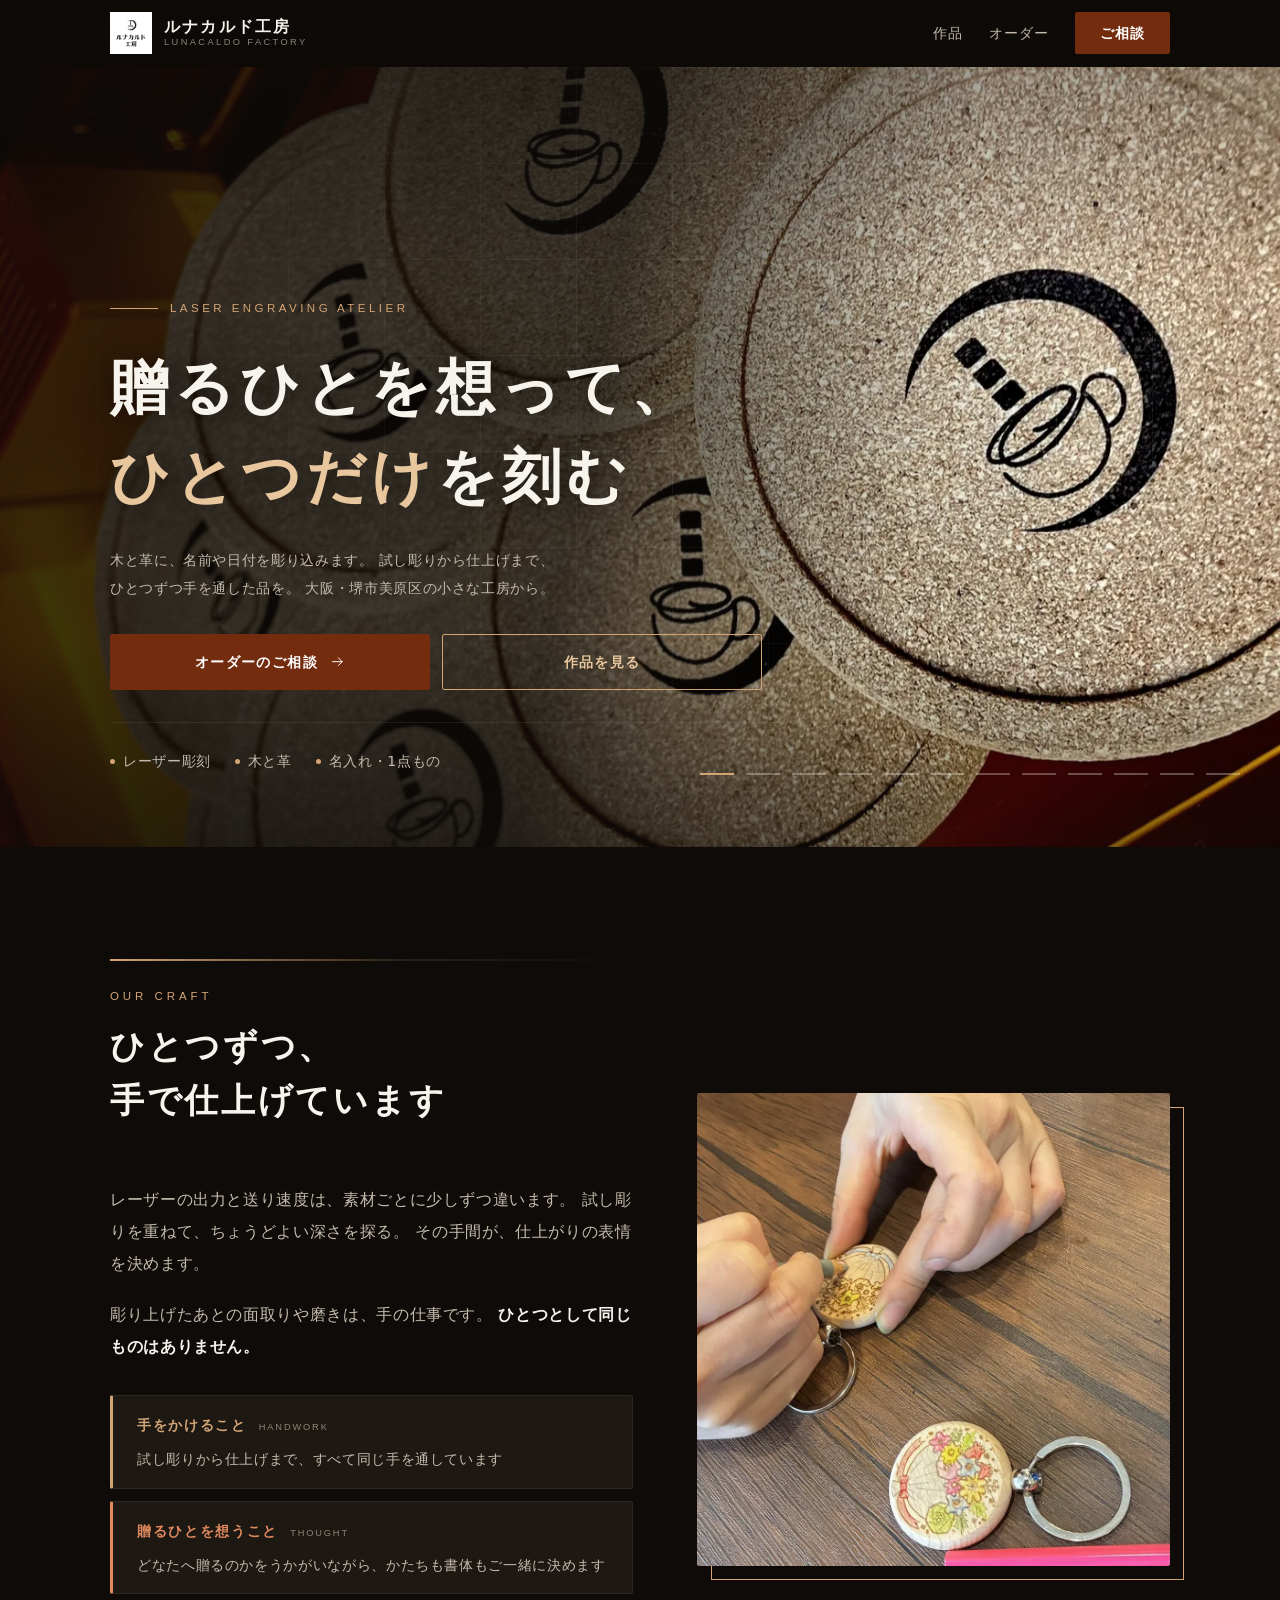
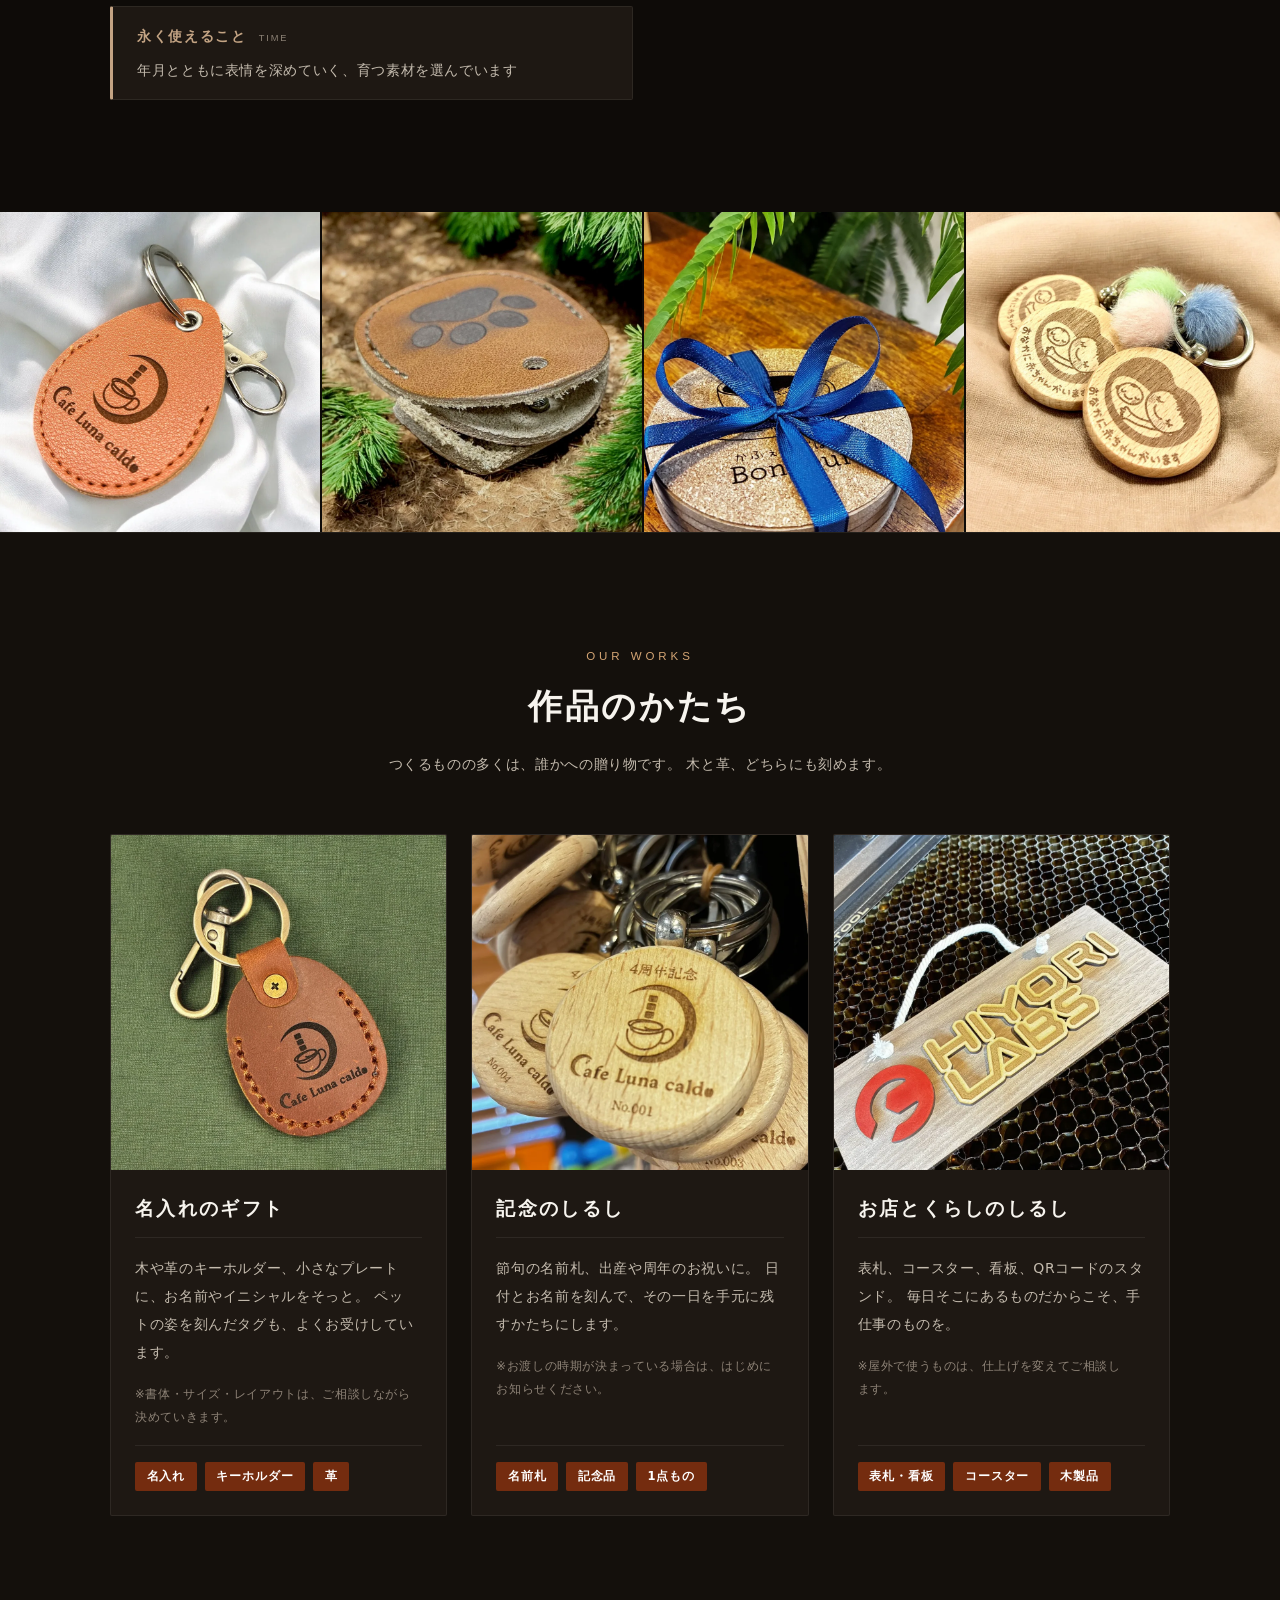
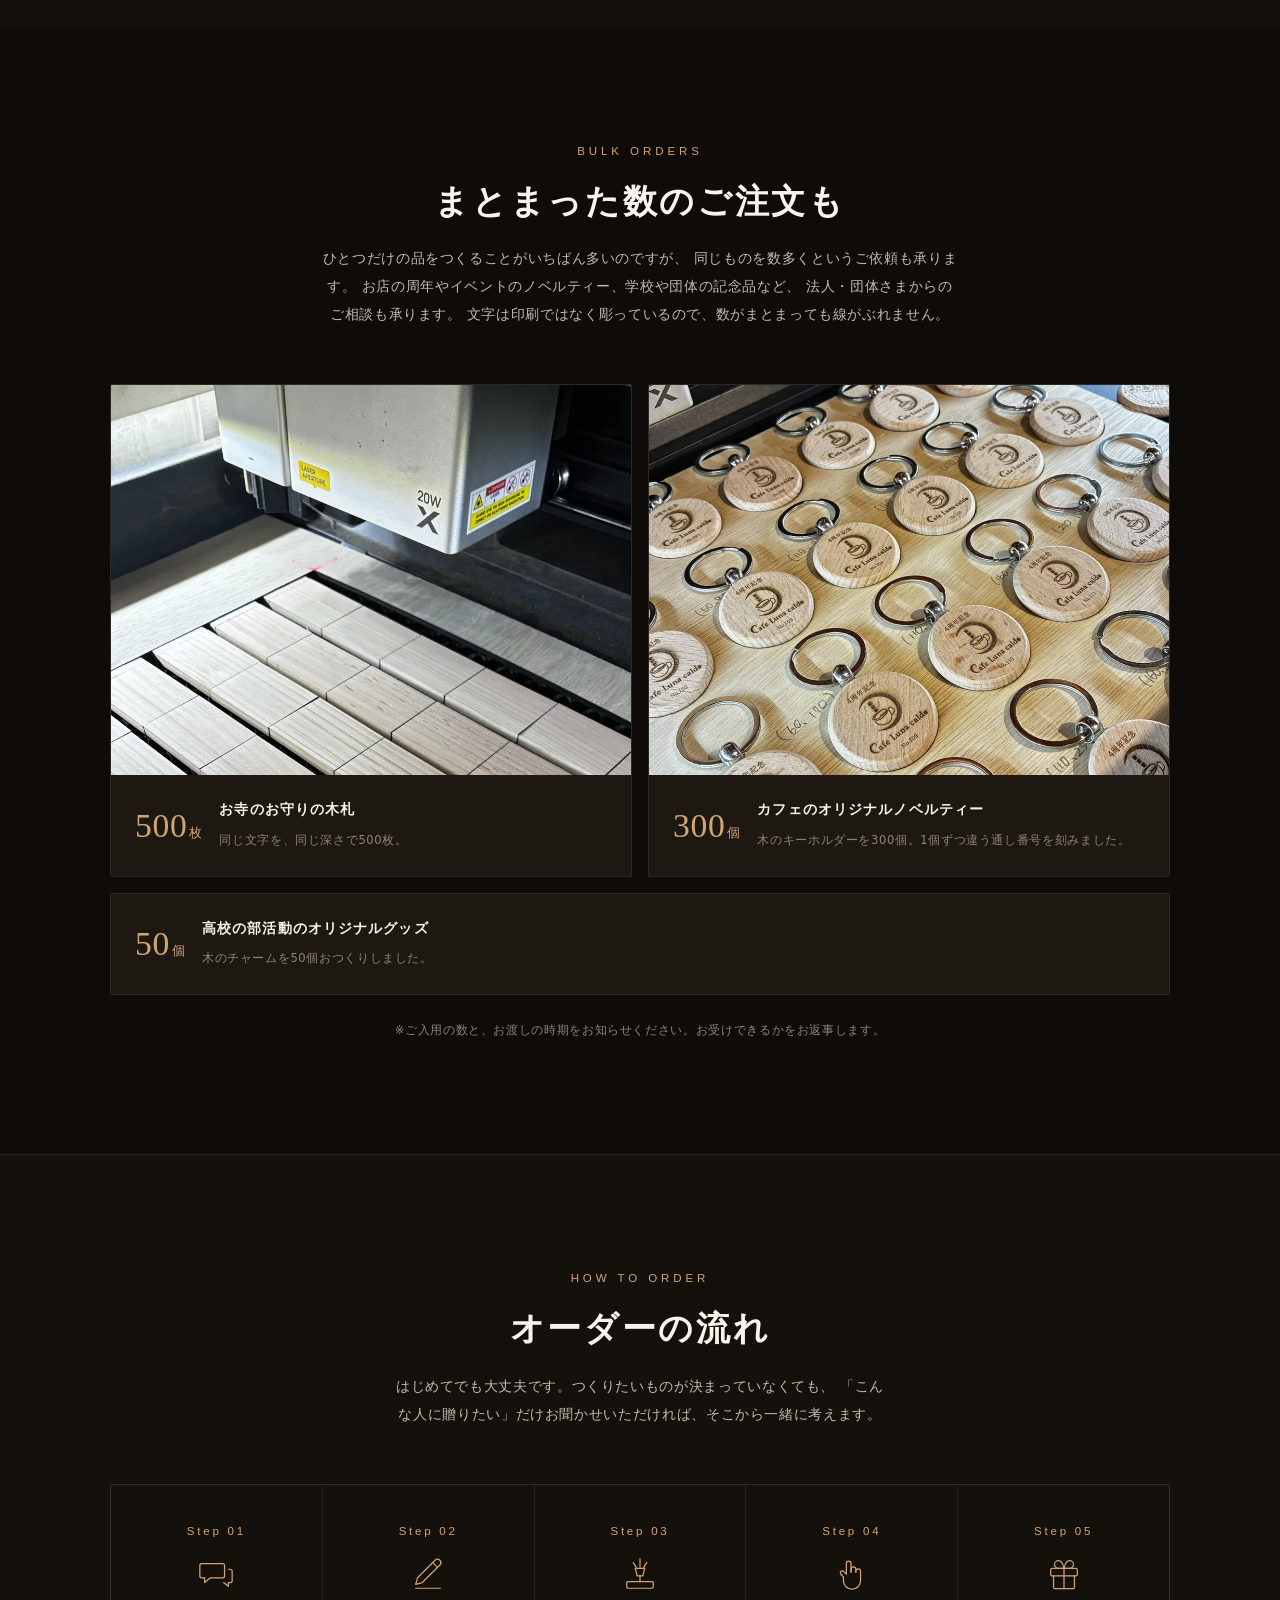
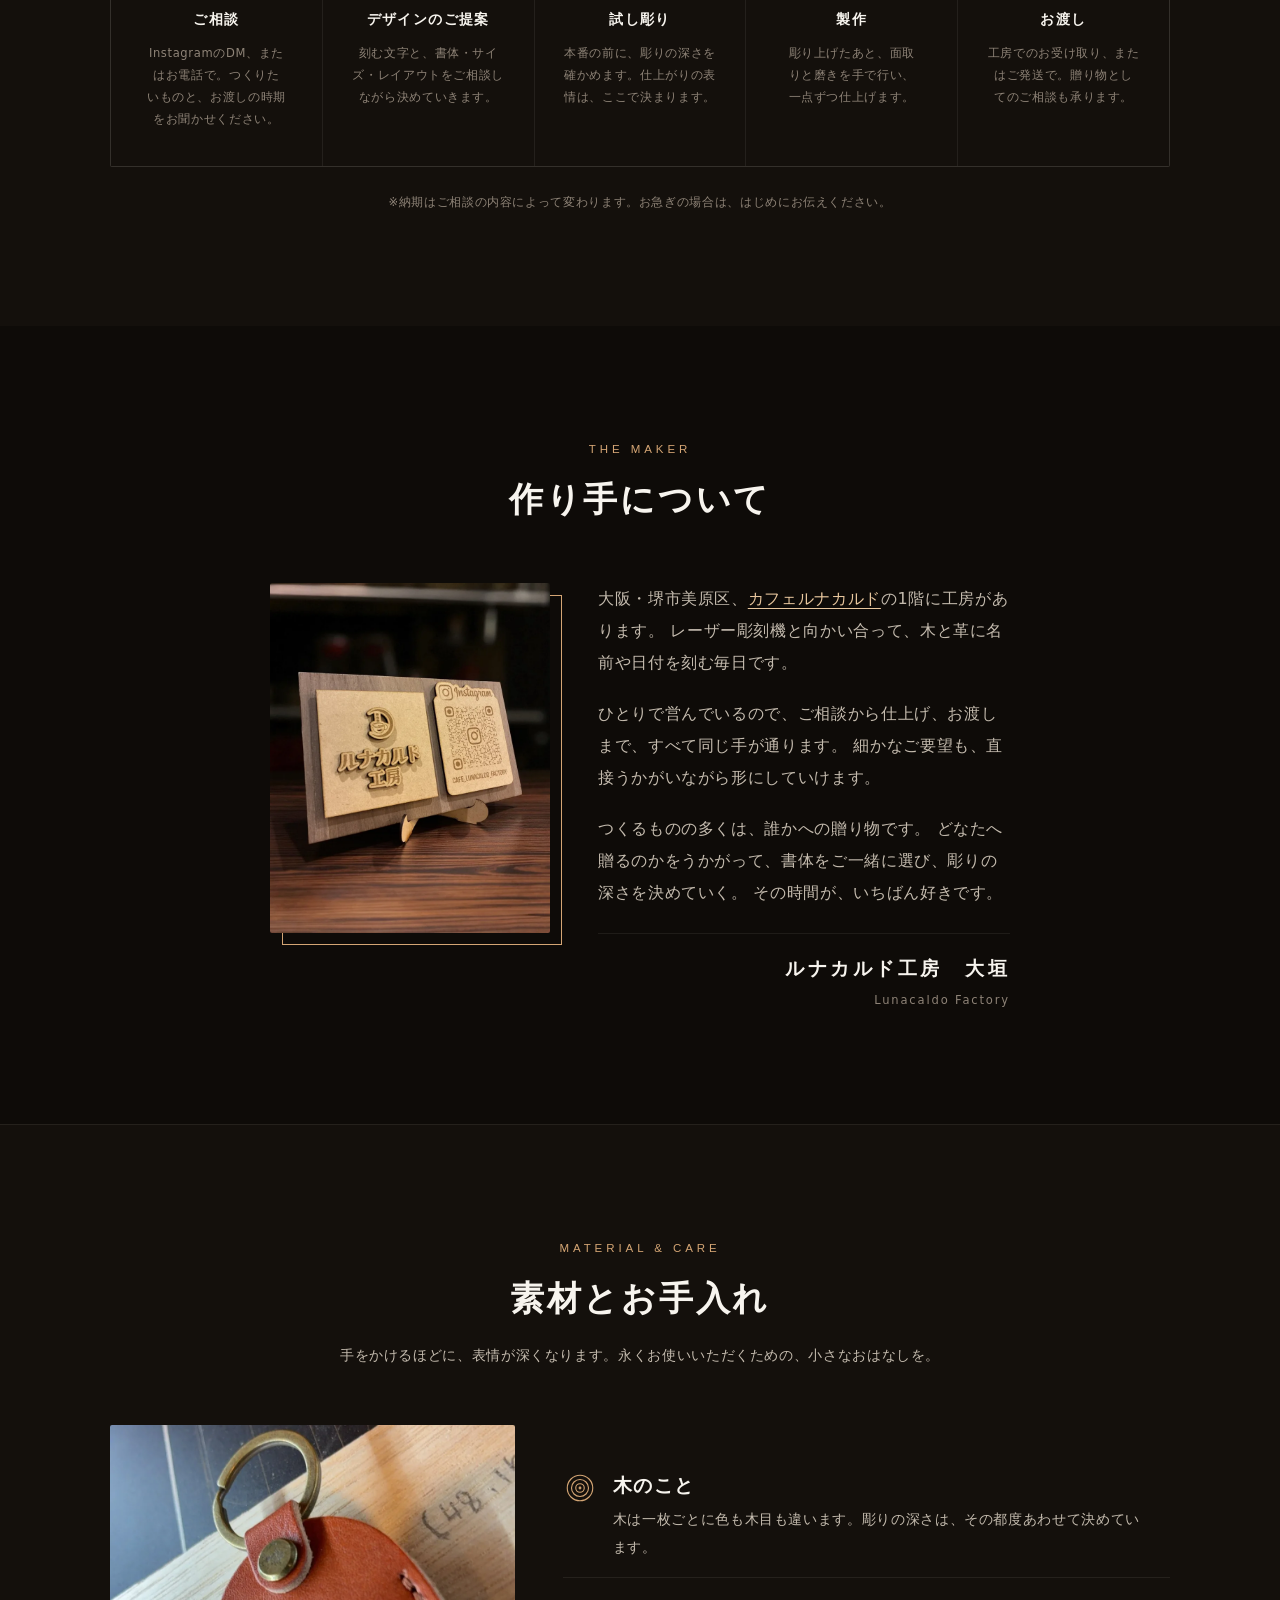
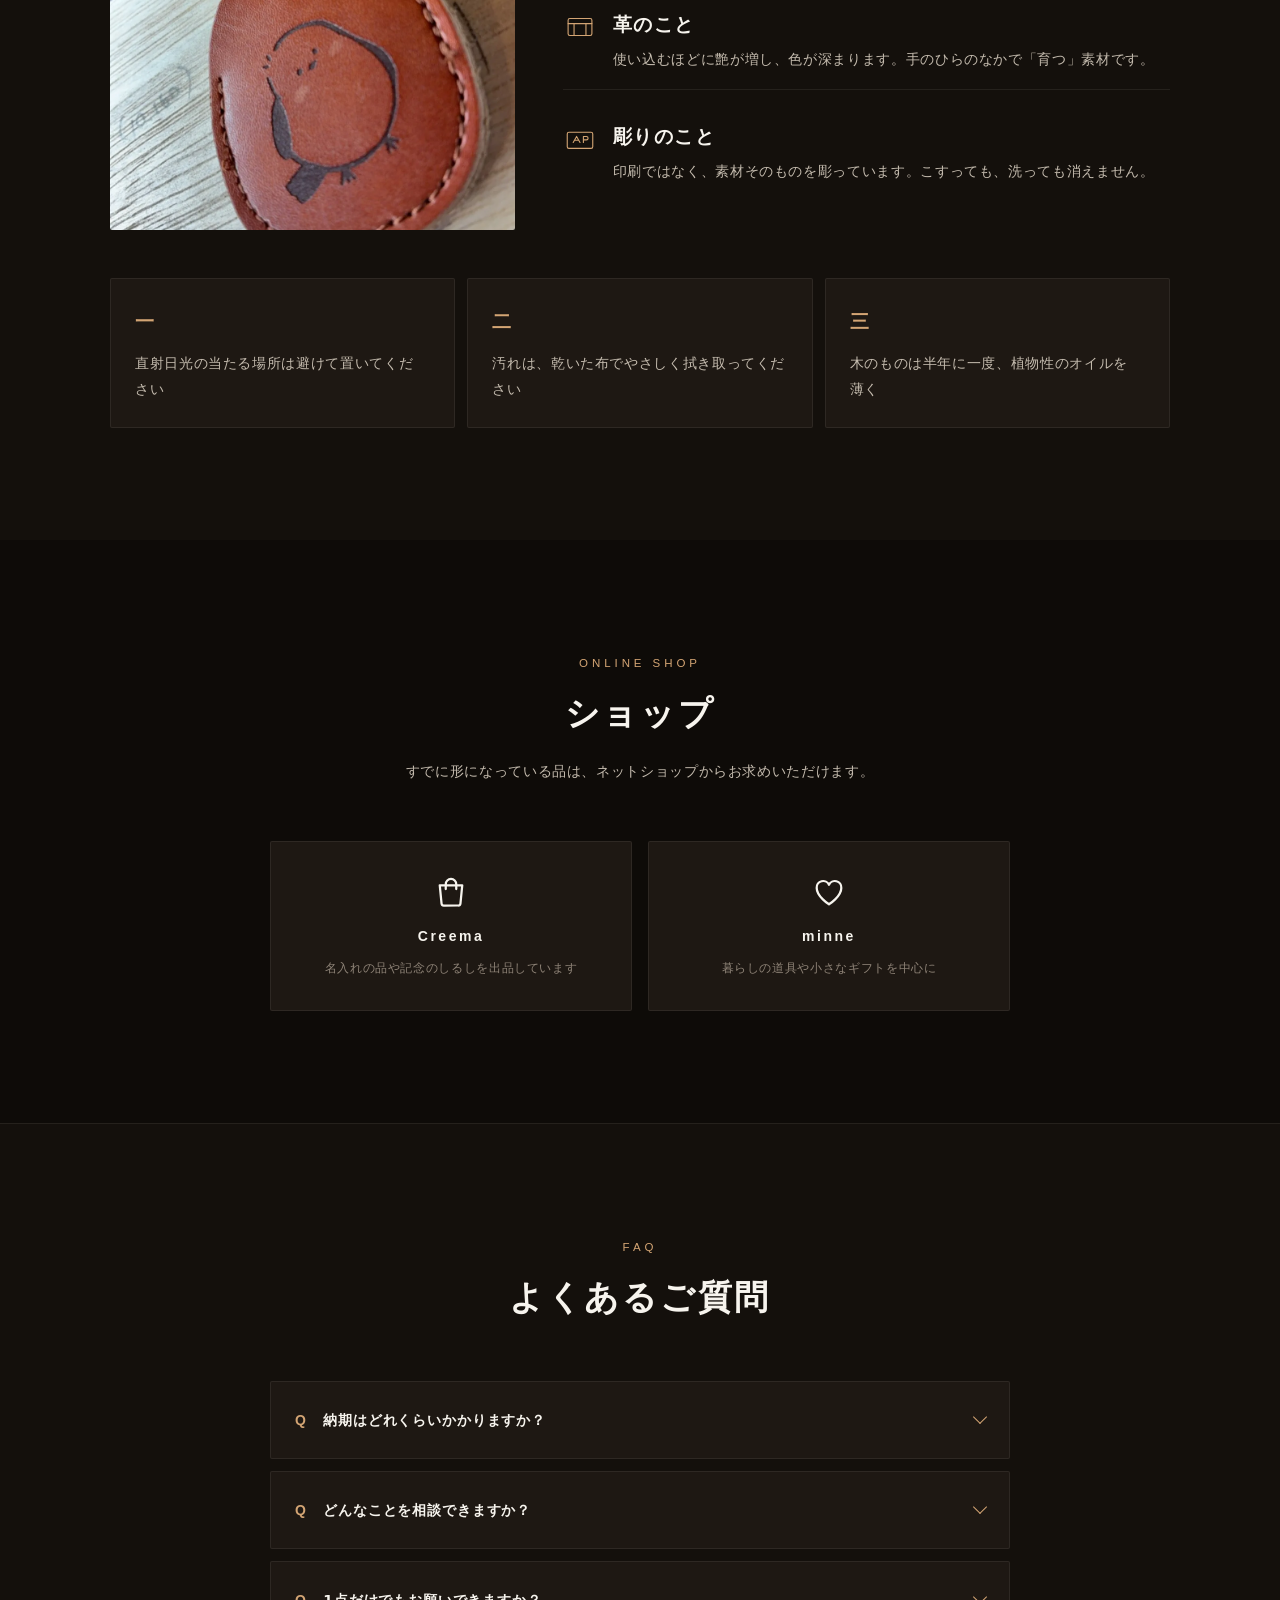
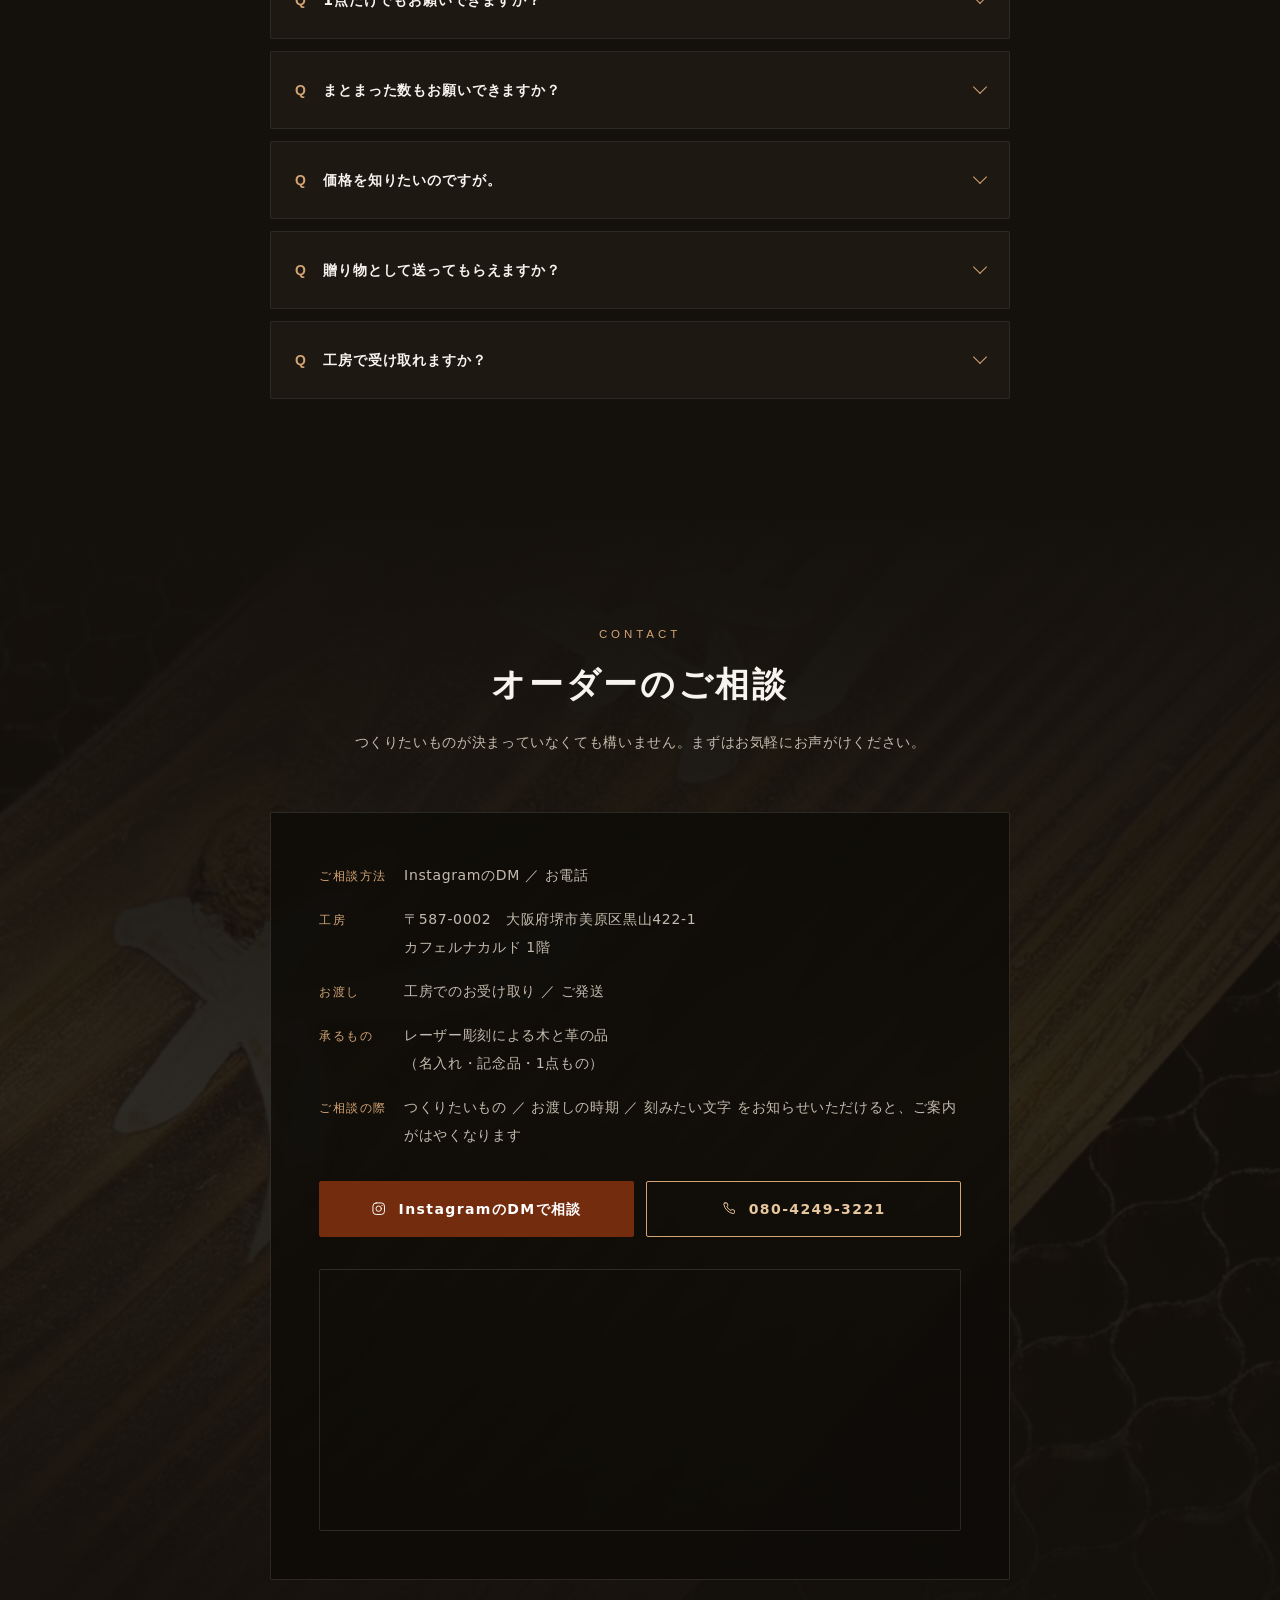
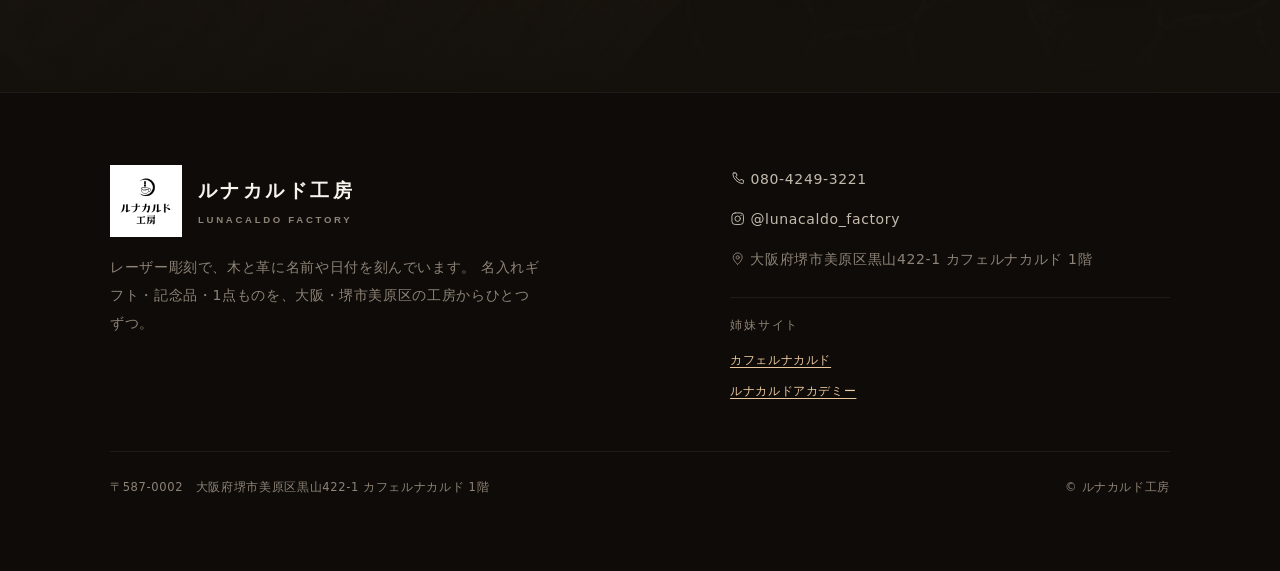
==== index.html @ 89860948 "まとまった数の節を、よそのお店からも頼みやすい書き方にした ・節のリード文に「お店の周年やイベントのノベルティー、学校や団体の   記念品」と、頼み手の側から見た言葉を並べた。「カフェのオリジナル  " ====
<!DOCTYPE html>
<html lang="ja">
<head>
<meta charset="UTF-8">
<meta name="viewport" content="width=device-width, initial-scale=1">
<title>ルナカルド工房｜レーザー彫刻で名入れ・記念品をつくる大阪堺の工房</title>
<meta name="description" content="贈るひとを想って、ひとつだけを刻む。大阪・堺市美原区のレーザー彫刻工房「ルナカルド工房」。木と革に名前や日付を刻んだ名入れギフト・記念品・1点ものを、ひとつずつ手で仕上げています。お店のノベルティーや団体の記念品など、まとまった数のご注文も承ります。">
<meta name="theme-color" content="#0E0B08">
<link rel="canonical" href="https://lunacaldofactory.com/">
<link rel="icon" href="img/favicon.png" sizes="180x180">
<link rel="apple-touch-icon" href="img/favicon.png">
<link rel="stylesheet" href="css/style.css?v=1b6798e3">
<script>
/* JSが有効な間だけスクロール演出を有効にする。
   万一 main.js が読み込めなかったときは .js を外し、全内容を素のまま表示する。 */
document.documentElement.classList.add('js');
setTimeout(function () {
  if (!window.__lcfReady) document.documentElement.classList.remove('js');
}, 4000);
</script>

<!-- OGP -->
<meta property="og:type" content="website">
<meta property="og:site_name" content="ルナカルド工房">
<meta property="og:title" content="ルナカルド工房｜贈るひとを想って、ひとつだけを刻む">
<meta property="og:description" content="大阪・堺市美原区のレーザー彫刻工房。木と革に名前や日付を刻んだ名入れギフト・記念品・1点ものを、ひとつずつ手で仕上げています。">
<meta property="og:url" content="https://lunacaldofactory.com/">
<meta property="og:image" content="https://lunacaldofactory.com/img/ogp.jpg">
<meta property="og:locale" content="ja_JP">
<meta name="twitter:card" content="summary_large_image">

<!-- 構造化データ -->
<script type="application/ld+json">
{
  "@context": "https://schema.org",
  "@graph": [
    {
      "@type": ["LocalBusiness", "HomeAndConstructionBusiness"],
      "@id": "https://lunacaldofactory.com/#organization",
      "name": "ルナカルド工房",
      "alternateName": "Lunacaldo Factory",
      "description": "大阪府堺市美原区のレーザー彫刻工房。木と革に名前や日付を刻んだ名入れギフト・記念品・1点ものを、ひとつずつ手で仕上げています。",
      "slogan": "贈るひとを想って、ひとつだけを刻む",
      "url": "https://lunacaldofactory.com/",
      "logo": "https://lunacaldofactory.com/img/logo.png",
      "image": "https://lunacaldofactory.com/img/ogp.jpg",
      "telephone": "+81-80-4249-3221",
      "founder": { "@type": "Person", "name": "大垣 貴弘" },
      "sameAs": [
        "https://www.instagram.com/lunacaldo_factory/",
        "https://www.creema.jp/c/lunacaldo_factory",
        "https://minne.com/@lunacaldo"
      ],
      "address": {
        "@type": "PostalAddress",
        "addressCountry": "JP",
        "postalCode": "587-0002",
        "addressRegion": "大阪府",
        "addressLocality": "堺市美原区",
        "streetAddress": "黒山422-1 カフェルナカルド1階"
      },
      "areaServed": [
        { "@type": "AdministrativeArea", "name": "大阪府堺市美原区" },
        { "@type": "AdministrativeArea", "name": "大阪府" }
      ],
      "hasOfferCatalog": {
        "@type": "OfferCatalog",
        "name": "承っているもの",
        "itemListElement": [
          { "@type": "Service", "name": "名入れのギフト", "serviceType": "レーザー彫刻による名入れ", "description": "木や革のキーホルダー、小さなプレートに、お名前やイニシャルを刻みます。書体・サイズ・レイアウトをご相談しながら決めていきます。" },
          { "@type": "Service", "name": "記念のしるし", "serviceType": "レーザー彫刻による記念品の製作", "description": "節句の名前札、出産や周年のお祝い。日付とお名前を刻んで、その一日を手元に残すかたちにします。" },
          { "@type": "Service", "name": "お店とくらしのしるし", "serviceType": "レーザー彫刻による表札・看板の製作", "description": "表札、コースター、看板、QRコードのスタンド。毎日そこにあるものを、ひとつずつ手で仕上げています。" },
          { "@type": "Service", "name": "まとまった数のご注文", "serviceType": "レーザー彫刻によるまとまった数の製作", "description": "お店の周年やイベントのノベルティー、学校や団体の記念品など、まとまった数のご依頼も承ります。これまでに、お寺のお守りの木札を500枚、カフェのオリジナルノベルティーとして木のキーホルダーを300個、高校の部活動のオリジナルグッズとして木のチャームを50個おつくりしました。1個ずつ違う番号やお名前を刻むこともできます。" }
        ]
      }
    }
  ]
}
</script>
<script type="application/ld+json">
{
  "@context": "https://schema.org",
  "@type": "FAQPage",
  "mainEntity": [
    { "@type": "Question", "name": "納期はどれくらいかかりますか？", "acceptedAnswer": { "@type": "Answer", "text": "ご相談の内容によって変わります。お渡しの時期が決まっている場合は、はじめにお伝えください。できるかぎり合わせてご相談します。" } },
    { "@type": "Question", "name": "どんなことを相談できますか？", "acceptedAnswer": { "@type": "Answer", "text": "書体・サイズ・レイアウトをご相談しながら決めていきます。刻みたい文字や、お渡しになる相手のことも、よろしければお聞かせください。" } },
    { "@type": "Question", "name": "1点だけでもお願いできますか？", "acceptedAnswer": { "@type": "Answer", "text": "はい、1点から承ります。ひとつだけの品をつくることが、いちばん多いご依頼です。" } },
    { "@type": "Question", "name": "まとまった数もお願いできますか？", "acceptedAnswer": { "@type": "Answer", "text": "承ります。これまでに、お寺のお守りの木札を500枚、カフェのオリジナルノベルティーとして木のキーホルダーを300個、高校の部活動のオリジナルグッズとして木のチャームを50個おつくりしました。1個ずつ違う番号やお名前を刻むこともできます。お店やイベントのノベルティー、学校や団体の記念品も承りますので、ご入用の数と、お渡しの時期をお知らせください。" } },
    { "@type": "Question", "name": "価格を知りたいのですが。", "acceptedAnswer": { "@type": "Answer", "text": "大きさや彫る内容によって変わるため、ご相談のときに内容をうかがったうえでご案内しています。Creema・minne では、出品中の品の価格をそのままご覧いただけます。" } },
    { "@type": "Question", "name": "贈り物として送ってもらえますか？", "acceptedAnswer": { "@type": "Answer", "text": "承ります。包みやお届け先のご希望は、ご相談のときにお伝えください。" } },
    { "@type": "Question", "name": "工房で受け取れますか？", "acceptedAnswer": { "@type": "Answer", "text": "カフェルナカルドの1階が工房です。お受け取りをご希望の場合は、日時をご相談ください。" } }
  ]
}
</script>
</head>
<body>

<a class="skip-link" href="#main">本文へスキップ</a>

<!-- ===== アイコン ===== -->
<svg width="0" height="0" style="position:absolute" aria-hidden="true" focusable="false">
  <defs>
    <symbol id="ico-tel" viewBox="0 0 24 24" fill="none" stroke="currentColor"
            stroke-width="1.5" stroke-linecap="round" stroke-linejoin="round">
      <path d="M6.2 3h3.2l1.6 4-2 1.3a12.5 12.5 0 0 0 6.7 6.7l1.3-2 4 1.6v3.2a1.8 1.8 0 0 1-2 1.8A17.6 17.6 0 0 1 4.4 5a1.8 1.8 0 0 1 1.8-2z"/>
    </symbol>
    <symbol id="ico-ig" viewBox="0 0 24 24" fill="none" stroke="currentColor"
            stroke-width="1.5" stroke-linecap="round" stroke-linejoin="round">
      <rect x="3" y="3" width="18" height="18" rx="5"/>
      <circle cx="12" cy="12" r="4.2"/>
      <circle cx="17.2" cy="6.8" r="1" fill="currentColor" stroke="none"/>
    </symbol>
    <symbol id="ico-up" viewBox="0 0 24 24" fill="none" stroke="currentColor"
            stroke-width="1.5" stroke-linecap="round" stroke-linejoin="round">
      <path d="M12 19V5M5 12l7-7 7 7"/>
    </symbol>
    <symbol id="ico-arrow" viewBox="0 0 24 24" fill="none" stroke="currentColor"
            stroke-width="1.5" stroke-linecap="round" stroke-linejoin="round">
      <path d="M4 12h15M13 6l6 6-6 6"/>
    </symbol>
    <symbol id="ico-pin" viewBox="0 0 24 24" fill="none" stroke="currentColor"
            stroke-width="1.5" stroke-linecap="round" stroke-linejoin="round">
      <path d="M12 21s7-6.2 7-11a7 7 0 1 0-14 0c0 4.8 7 11 7 11z"/>
      <circle cx="12" cy="10" r="2.6"/>
    </symbol>

    <!-- オーダーの流れ -->
    <symbol id="ico-talk" viewBox="0 0 40 40" fill="none" stroke="currentColor"
            stroke-width="1.3" stroke-linecap="round" stroke-linejoin="round">
      <path d="M5 9h22a2 2 0 0 1 2 2v11a2 2 0 0 1-2 2H14l-6 5v-5H5a2 2 0 0 1-2-2V11a2 2 0 0 1 2-2z"/>
      <path d="M33 15h2a2 2 0 0 1 2 2v10a2 2 0 0 1-2 2h-2v4l-5-4"/>
    </symbol>
    <symbol id="ico-pen" viewBox="0 0 40 40" fill="none" stroke="currentColor"
            stroke-width="1.3" stroke-linecap="round" stroke-linejoin="round">
      <path d="M27.5 5.5a3.5 3.5 0 0 1 5 5L14 29l-7 2 2-7z"/>
      <path d="M25 8l5 5M7 35h26"/>
    </symbol>
    <symbol id="ico-beam" viewBox="0 0 40 40" fill="none" stroke="currentColor"
            stroke-width="1.3" stroke-linecap="round" stroke-linejoin="round">
      <path d="M20 4v9M13 8l3 5M27 8l-3 5"/>
      <path d="M15 14h10l-2 8h-6z"/>
      <path d="M20 22v6"/>
      <rect x="6" y="28" width="28" height="7" rx="1.5"/>
    </symbol>
    <symbol id="ico-hand" viewBox="0 0 40 40" fill="none" stroke="currentColor"
            stroke-width="1.3" stroke-linecap="round" stroke-linejoin="round">
      <path d="M14 20V9a2.5 2.5 0 0 1 5 0v9"/>
      <path d="M19 18v-3a2.5 2.5 0 0 1 5 0v3"/>
      <path d="M24 18v-1a2.5 2.5 0 0 1 5 0v10c0 5-4 9-9 9s-9-4-9-9v-4l-3-3a2.2 2.2 0 0 1 3-3l3 3"/>
    </symbol>
    <symbol id="ico-gift" viewBox="0 0 40 40" fill="none" stroke="currentColor"
            stroke-width="1.3" stroke-linecap="round" stroke-linejoin="round">
      <rect x="6" y="14" width="28" height="8" rx="1.5"/>
      <path d="M9 22v12a1.5 1.5 0 0 0 1.5 1.5h19A1.5 1.5 0 0 0 31 34V22M20 14v21.5"/>
      <path d="M20 14s-1.5-8-6-8a3.5 3.5 0 0 0 0 8zM20 14s1.5-8 6-8a3.5 3.5 0 0 1 0 8z"/>
    </symbol>

    <!-- 素材とお手入れ -->
    <symbol id="ico-wood" viewBox="0 0 40 40" fill="none" stroke="currentColor"
            stroke-width="1.3" stroke-linecap="round" stroke-linejoin="round">
      <circle cx="20" cy="20" r="15"/>
      <circle cx="20" cy="20" r="10"/>
      <circle cx="20" cy="20" r="5"/>
      <circle cx="20" cy="20" r="1"/>
    </symbol>
    <symbol id="ico-leather" viewBox="0 0 40 40" fill="none" stroke="currentColor"
            stroke-width="1.3" stroke-linecap="round" stroke-linejoin="round">
      <path d="M8 10h24a2 2 0 0 1 2 2v16a2 2 0 0 1-2 2H8a2 2 0 0 1-2-2V12a2 2 0 0 1 2-2z"/>
      <path d="M6 16h28M13 16v14M27 16v14"/>
    </symbol>
    <symbol id="ico-engrave" viewBox="0 0 40 40" fill="none" stroke="currentColor"
            stroke-width="1.3" stroke-linecap="round" stroke-linejoin="round">
      <rect x="5" y="12" width="30" height="19" rx="2"/>
      <path d="M12 24l4-7 4 7M13.5 21.5h5M24 17v7M24 17h3.5a2 2 0 0 1 0 4H24"/>
    </symbol>

    <!-- ショップ -->
    <symbol id="ico-bag" viewBox="0 0 24 24" fill="none" stroke="currentColor"
            stroke-width="1.5" stroke-linecap="round" stroke-linejoin="round">
      <path d="M4.5 7.5h15l-1.2 12.2a1.5 1.5 0 0 1-1.5 1.3H7.2a1.5 1.5 0 0 1-1.5-1.3z"/>
      <path d="M8.5 10V6.8a3.5 3.5 0 0 1 7 0V10"/>
    </symbol>
    <symbol id="ico-heart" viewBox="0 0 24 24" fill="none" stroke="currentColor"
            stroke-width="1.5" stroke-linecap="round" stroke-linejoin="round">
      <path d="M12 20.2S3.8 15 3.8 9.3A4.3 4.3 0 0 1 12 7.2a4.3 4.3 0 0 1 8.2 2.1c0 5.7-8.2 10.9-8.2 10.9z"/>
    </symbol>
  </defs>
</svg>


<!-- ===== ヘッダー ===== -->
<header class="header">
  <div class="header__inner">
    <a class="header__brand" href="#top">
      <img class="header__mark" src="img/logo.png" alt="" width="42" height="42">
      <span class="header__name">ルナカルド工房<small>Lunacaldo Factory</small></span>
    </a>
    <nav class="header__nav" aria-label="サイト内ナビゲーション">
      <a href="#works" data-optional>作品</a>
      <a href="#order">オーダー</a>
      <a class="btn btn--primary" href="#contact"><span>ご相談</span></a>
    </nav>
  </div>
  <div class="header__progress" aria-hidden="true"></div>
</header>


<main id="main">

<!-- ===== 1. ヒーロー ===== -->
<section class="hero" id="top">
  <div class="hero__media" aria-hidden="true">
    <div class="hero__slider" data-interval="6000">
      <!-- HERO-SLIDES:START ここから img-src/hero/ をもとに tools/optimize_images.py が自動生成します。手で書き換えないでください -->
      <figure class="hero__slide is-current">
        <picture>
          <source srcset="img/hero-01.webp" type="image/webp">
          <img src="img/hero-01.jpg" width="1400" height="1050" alt="ロゴを彫ったコルクのコースター" fetchpriority="high">
        </picture>
      </figure>
      <figure class="hero__slide">
        <picture>
          <source srcset="img/hero-02.webp" type="image/webp">
          <img src="img/hero-02.jpg" width="1400" height="1050" alt="彫り上がった木の看板" loading="lazy">
        </picture>
      </figure>
      <figure class="hero__slide">
        <picture>
          <source srcset="img/hero-03.webp" type="image/webp">
          <img src="img/hero-03.jpg" width="1400" height="1050" alt="リボンを掛けた木のコースター" loading="lazy">
        </picture>
      </figure>
      <figure class="hero__slide">
        <picture>
          <source srcset="img/hero-04.webp" type="image/webp">
          <img src="img/hero-04.jpg" width="1400" height="1050" alt="イラストを彫ったコースター" loading="lazy">
        </picture>
      </figure>
      <figure class="hero__slide">
        <picture>
          <source srcset="img/hero-05.webp" type="image/webp">
          <img src="img/hero-05.jpg" width="1400" height="1050" alt="手書きの絵を刻んだ木のキーホルダー" loading="lazy">
        </picture>
      </figure>
      <figure class="hero__slide">
        <picture>
          <source srcset="img/hero-06.webp" type="image/webp">
          <img src="img/hero-06.jpg" width="1400" height="1050" alt="重なったコルクのコースター" loading="lazy">
        </picture>
      </figure>
      <figure class="hero__slide">
        <picture>
          <source srcset="img/hero-07.webp" type="image/webp">
          <img src="img/hero-07.jpg" width="1400" height="1050" alt="マタニティマークの木のキーホルダー" loading="lazy">
        </picture>
      </figure>
      <figure class="hero__slide">
        <picture>
          <source srcset="img/hero-08.webp" type="image/webp">
          <img src="img/hero-08.jpg" width="1400" height="1050" alt="レーザー彫刻機で彫る" loading="lazy">
        </picture>
      </figure>
      <figure class="hero__slide">
        <picture>
          <source srcset="img/hero-09.webp" type="image/webp">
          <img src="img/hero-09.jpg" width="1400" height="1050" alt="作家名を彫った木のプレート" loading="lazy">
        </picture>
      </figure>
      <figure class="hero__slide">
        <picture>
          <source srcset="img/hero-10.webp" type="image/webp">
          <img src="img/hero-10.jpg" width="1400" height="1050" alt="名前を刻んだ木の表札" loading="lazy">
        </picture>
      </figure>
      <figure class="hero__slide">
        <picture>
          <source srcset="img/hero-11.webp" type="image/webp">
          <img src="img/hero-11.jpg" width="1400" height="1050" alt="絵とメッセージを刻んだ木のキーホルダー" loading="lazy">
        </picture>
      </figure>
      <figure class="hero__slide">
        <picture>
          <source srcset="img/hero-12.webp" type="image/webp">
          <img src="img/hero-12.jpg" width="1400" height="1050" alt="色を入れた木の看板" loading="lazy">
        </picture>
      </figure>
      <!-- HERO-SLIDES:END -->
    </div>
    <div class="hero__veil"></div>
    <div class="hero__grid"></div>
  </div>

  <div class="hero__inner">
    <div class="wrap">
      <span class="hero__kicker">Laser Engraving Atelier</span>
      <h1 class="hero__title">贈るひとを想って、<br><em>ひとつだけ</em>を刻む</h1>
      <p class="hero__desc">
        木と革に、名前や日付を彫り込みます。
        試し彫りから仕上げまで、ひとつずつ手を通した品を。
        大阪・堺市美原区の小さな工房から。
      </p>
      <div class="hero__actions">
        <a class="btn btn--primary" href="#contact">
          <span>オーダーのご相談</span>
          <svg class="btn__icon" aria-hidden="true" focusable="false"><use href="#ico-arrow"/></svg>
        </a>
        <a class="btn btn--maple" href="#works">
          <span>作品を見る</span>
        </a>
      </div>
      <p class="hero__tags">
        <span>レーザー彫刻</span>
        <span>木と革</span>
        <span>名入れ・1点もの</span>
      </p>
    </div>
  </div>
</section>


<!-- ===== 2. 大切にしていること ===== -->
<section class="section" id="about">
  <div class="wrap">
    <div class="belief">
      <div class="belief__body reveal" data-reveal="left">
        <hr class="rule">
        <div class="section__head" style="margin-top:1.5rem">
          <span class="eyebrow">Our Craft</span>
          <h2 class="section__title">ひとつずつ、<br>手で仕上げています</h2>
        </div>
        <p>
          レーザーの出力と送り速度は、素材ごとに少しずつ違います。
          試し彫りを重ねて、ちょうどよい深さを探る。
          その手間が、仕上がりの表情を決めます。
        </p>
        <p>
          彫り上げたあとの面取りや磨きは、手の仕事です。
          <strong>ひとつとして同じものはありません。</strong>
        </p>
        <ul class="values">
          <li class="value--hand">
            <div class="values__head"><b>手をかけること</b><span class="values__en">Handwork</span></div>
            <p>試し彫りから仕上げまで、すべて同じ手を通しています</p>
          </li>
          <li class="value--heart">
            <div class="values__head"><b>贈るひとを想うこと</b><span class="values__en">Thought</span></div>
            <p>どなたへ贈るのかをうかがいながら、かたちも書体もご一緒に決めます</p>
          </li>
          <li class="value--time">
            <div class="values__head"><b>永く使えること</b><span class="values__en">Time</span></div>
            <p>年月とともに表情を深めていく、育つ素材を選んでいます</p>
          </li>
        </ul>
      </div>

      <div class="belief__photo reveal" data-reveal="right">
        <picture>
          <source srcset="img/atelier.webp" type="image/webp">
          <img src="img/atelier.jpg" width="1000" height="1000" alt="キーホルダーの金具を手で取り付ける" loading="lazy">
        </picture>
      </div>
    </div>
  </div>
</section>


<!-- ===== 3. ギャラリー ===== -->
<section class="section gallery" aria-label="作品のギャラリー">
  <div class="gallery__track">
    <div class="gallery__item"><picture><source srcset="img/gallery-01.webp" type="image/webp"><img src="img/gallery-01.jpg" width="1000" height="1000" alt="ロゴを彫った革のキーホルダー" loading="lazy"></picture></div>
    <div class="gallery__item"><picture><source srcset="img/gallery-02.webp" type="image/webp"><img src="img/gallery-02.jpg" width="1000" height="1000" alt="肉球をかたどった革のキーホルダー" loading="lazy"></picture></div>
    <div class="gallery__item"><picture><source srcset="img/gallery-03.webp" type="image/webp"><img src="img/gallery-03.jpg" width="1000" height="1000" alt="リボンを掛けた木のコースター" loading="lazy"></picture></div>
    <div class="gallery__item"><picture><source srcset="img/gallery-04.webp" type="image/webp"><img src="img/gallery-04.jpg" width="1000" height="1000" alt="ぼんぼりを付けた木のキーホルダー" loading="lazy"></picture></div>
    <div class="gallery__item"><picture><source srcset="img/gallery-05.webp" type="image/webp"><img src="img/gallery-05.jpg" width="1000" height="1000" alt="レーザー彫刻機でQRコードのスタンドを彫る" loading="lazy"></picture></div>
    <div class="gallery__item"><picture><source srcset="img/gallery-06.webp" type="image/webp"><img src="img/gallery-06.jpg" width="1000" height="1000" alt="店名とQRコードを彫った木のスタンド" loading="lazy"></picture></div>
    <div class="gallery__item"><picture><source srcset="img/gallery-07.webp" type="image/webp"><img src="img/gallery-07.jpg" width="1000" height="1000" alt="彫り上がった木のキーホルダーが並ぶ" loading="lazy"></picture></div>
    <div class="gallery__item"><picture><source srcset="img/gallery-08.webp" type="image/webp"><img src="img/gallery-08.jpg" width="1000" height="1000" alt="名前と肉球を刻んだ革のキーホルダー" loading="lazy"></picture></div>
    <div class="gallery__item"><picture><source srcset="img/gallery-09.webp" type="image/webp"><img src="img/gallery-09.jpg" width="1000" height="1000" alt="ロゴを彫ったコースターが重なる" loading="lazy"></picture></div>
    <!-- 継ぎ目を消すための複製。上の9枚と同じ並びを繰り返す（altは空にして読み上げの重複を避ける） -->
    <div class="gallery__item" aria-hidden="true"><picture><source srcset="img/gallery-01.webp" type="image/webp"><img src="img/gallery-01.jpg" width="1000" height="1000" alt="" loading="lazy"></picture></div>
    <div class="gallery__item" aria-hidden="true"><picture><source srcset="img/gallery-02.webp" type="image/webp"><img src="img/gallery-02.jpg" width="1000" height="1000" alt="" loading="lazy"></picture></div>
    <div class="gallery__item" aria-hidden="true"><picture><source srcset="img/gallery-03.webp" type="image/webp"><img src="img/gallery-03.jpg" width="1000" height="1000" alt="" loading="lazy"></picture></div>
    <div class="gallery__item" aria-hidden="true"><picture><source srcset="img/gallery-04.webp" type="image/webp"><img src="img/gallery-04.jpg" width="1000" height="1000" alt="" loading="lazy"></picture></div>
    <div class="gallery__item" aria-hidden="true"><picture><source srcset="img/gallery-05.webp" type="image/webp"><img src="img/gallery-05.jpg" width="1000" height="1000" alt="" loading="lazy"></picture></div>
    <div class="gallery__item" aria-hidden="true"><picture><source srcset="img/gallery-06.webp" type="image/webp"><img src="img/gallery-06.jpg" width="1000" height="1000" alt="" loading="lazy"></picture></div>
    <div class="gallery__item" aria-hidden="true"><picture><source srcset="img/gallery-07.webp" type="image/webp"><img src="img/gallery-07.jpg" width="1000" height="1000" alt="" loading="lazy"></picture></div>
    <div class="gallery__item" aria-hidden="true"><picture><source srcset="img/gallery-08.webp" type="image/webp"><img src="img/gallery-08.jpg" width="1000" height="1000" alt="" loading="lazy"></picture></div>
    <div class="gallery__item" aria-hidden="true"><picture><source srcset="img/gallery-09.webp" type="image/webp"><img src="img/gallery-09.jpg" width="1000" height="1000" alt="" loading="lazy"></picture></div>
  </div>
</section>


<!-- ===== 4. 作品のかたち ===== -->
<section class="section section--raised section--edge" id="works">
  <div class="wrap">
    <div class="section__head section__head--center reveal">
      <span class="eyebrow">Our Works</span>
      <h2 class="section__title">作品のかたち</h2>
      <p class="section__lead">
        つくるものの多くは、誰かへの贈り物です。
        木と革、どちらにも刻めます。
      </p>
    </div>

    <ul class="works stagger">
      <li class="work">
        <div class="work__thumb">
          <picture>
            <source srcset="img/work-gift.webp" type="image/webp">
            <img src="img/work-gift.jpg" alt="ロゴを彫った革のキーホルダー" width="1000" height="1000" loading="lazy">
          </picture>
        </div>
        <div class="work__body">
          <h3 class="work__name">名入れのギフト</h3>
          <p class="work__desc">
            木や革のキーホルダー、小さなプレートに、お名前やイニシャルをそっと。
            ペットの姿を刻んだタグも、よくお受けしています。
          </p>
          <p class="work__note">※書体・サイズ・レイアウトは、ご相談しながら決めていきます。</p>
        </div>
        <div class="work__tags">
          <span class="tag">名入れ</span>
          <span class="tag">キーホルダー</span>
          <span class="tag">革</span>
        </div>
      </li>

      <li class="work">
        <div class="work__thumb">
          <picture>
            <source srcset="img/work-memorial.webp" type="image/webp">
            <img src="img/work-memorial.jpg" alt="周年記念を刻んだ木のコースター" width="1000" height="1000" loading="lazy">
          </picture>
        </div>
        <div class="work__body">
          <h3 class="work__name">記念のしるし</h3>
          <p class="work__desc">
            節句の名前札、出産や周年のお祝いに。
            日付とお名前を刻んで、その一日を手元に残すかたちにします。
          </p>
          <p class="work__note">※お渡しの時期が決まっている場合は、はじめにお知らせください。</p>
        </div>
        <div class="work__tags">
          <span class="tag">名前札</span>
          <span class="tag">記念品</span>
          <span class="tag">1点もの</span>
        </div>
      </li>

      <li class="work">
        <div class="work__thumb">
          <picture>
            <source srcset="img/work-daily.webp" type="image/webp">
            <img src="img/work-daily.jpg" alt="店名を彫った木の看板" width="1000" height="1000" loading="lazy">
          </picture>
        </div>
        <div class="work__body">
          <h3 class="work__name">お店とくらしのしるし</h3>
          <p class="work__desc">
            表札、コースター、看板、QRコードのスタンド。
            毎日そこにあるものだからこそ、手仕事のものを。
          </p>
          <p class="work__note">※屋外で使うものは、仕上げを変えてご相談します。</p>
        </div>
        <div class="work__tags">
          <span class="tag">表札・看板</span>
          <span class="tag">コースター</span>
          <span class="tag">木製品</span>
        </div>
      </li>
    </ul>
  </div>
</section>


<!-- ===== 5. まとまった数のご注文 ===== -->
<section class="section" id="bulk">
  <div class="wrap">
    <div class="section__head section__head--center reveal">
      <span class="eyebrow">Bulk Orders</span>
      <h2 class="section__title">まとまった数のご注文も</h2>
      <p class="section__lead">
        ひとつだけの品をつくることがいちばん多いのですが、
        同じものを数多くというご依頼も承ります。
        お店の周年やイベントのノベルティー、学校や団体の記念品など、
        法人・団体さまからのご相談も承ります。
        文字は印刷ではなく彫っているので、数がまとまっても線がぶれません。
      </p>
    </div>

    <ul class="bulk stagger">
      <li>
        <div class="bulk__thumb">
          <picture>
            <source srcset="img/bulk-omamori.webp" type="image/webp">
            <img src="img/bulk-omamori.jpg" alt="レーザー彫刻機の台いっぱいに並んだ、お守りの木札"
                 width="1000" height="750" loading="lazy">
          </picture>
        </div>
        <div class="bulk__row">
          <span class="bulk__count">500<small>枚</small></span>
          <div class="bulk__body">
            <h3>お寺のお守りの木札</h3>
            <p>同じ文字を、同じ深さで500枚。</p>
          </div>
        </div>
      </li>
      <li>
        <div class="bulk__thumb">
          <picture>
            <source srcset="img/bulk-novelty.webp" type="image/webp">
            <img src="img/bulk-novelty.jpg" alt="彫り上がって並んだ、ロゴを刻んだ木のキーホルダー"
                 width="1000" height="750" loading="lazy">
          </picture>
        </div>
        <div class="bulk__row">
          <span class="bulk__count">300<small>個</small></span>
          <div class="bulk__body">
            <h3>カフェのオリジナルノベルティー</h3>
            <p>木のキーホルダーを300個。1個ずつ違う通し番号を刻みました。</p>
          </div>
        </div>
      </li>
      <!-- 写真がまだ無いぶんは、横いっぱいの1行にして間の抜けを作らない -->
      <li class="bulk--wide">
        <div class="bulk__row">
          <span class="bulk__count">50<small>個</small></span>
          <div class="bulk__body">
            <h3>高校の部活動のオリジナルグッズ</h3>
            <p>木のチャームを50個おつくりしました。</p>
          </div>
        </div>
      </li>
    </ul>

    <p class="flow__note reveal" data-reveal="fade">
      ※ご入用の数と、お渡しの時期をお知らせください。お受けできるかをお返事します。
    </p>
  </div>
</section>


<!-- ===== 6. オーダーの流れ ===== -->
<section class="section section--raised section--edge" id="order">
  <div class="wrap">
    <div class="section__head section__head--center reveal">
      <span class="eyebrow">How to Order</span>
      <h2 class="section__title">オーダーの流れ</h2>
      <p class="section__lead">
        はじめてでも大丈夫です。つくりたいものが決まっていなくても、
        「こんな人に贈りたい」だけお聞かせいただければ、そこから一緒に考えます。
      </p>
    </div>

    <ul class="flow stagger">
      <li>
        <span class="flow__step">Step 01</span>
        <svg class="flow__icon" aria-hidden="true" focusable="false"><use href="#ico-talk"/></svg>
        <h3>ご相談</h3>
        <p>InstagramのDM、またはお電話で。つくりたいものと、お渡しの時期をお聞かせください。</p>
      </li>
      <li>
        <span class="flow__step">Step 02</span>
        <svg class="flow__icon" aria-hidden="true" focusable="false"><use href="#ico-pen"/></svg>
        <h3>デザインのご提案</h3>
        <p>刻む文字と、書体・サイズ・レイアウトをご相談しながら決めていきます。</p>
      </li>
      <li>
        <span class="flow__step">Step 03</span>
        <svg class="flow__icon" aria-hidden="true" focusable="false"><use href="#ico-beam"/></svg>
        <h3>試し彫り</h3>
        <p>本番の前に、彫りの深さを確かめます。仕上がりの表情は、ここで決まります。</p>
      </li>
      <li>
        <span class="flow__step">Step 04</span>
        <svg class="flow__icon" aria-hidden="true" focusable="false"><use href="#ico-hand"/></svg>
        <h3>製作</h3>
        <p>彫り上げたあと、面取りと磨きを手で行い、一点ずつ仕上げます。</p>
      </li>
      <li>
        <span class="flow__step">Step 05</span>
        <svg class="flow__icon" aria-hidden="true" focusable="false"><use href="#ico-gift"/></svg>
        <h3>お渡し</h3>
        <p>工房でのお受け取り、またはご発送で。贈り物としてのご相談も承ります。</p>
      </li>
    </ul>

    <p class="flow__note reveal" data-reveal="fade">
      ※納期はご相談の内容によって変わります。お急ぎの場合は、はじめにお伝えください。
    </p>
  </div>
</section>


<!-- ===== 7. 作り手について ===== -->
<section class="section" id="maker">
  <div class="wrap wrap--narrow">
    <div class="section__head section__head--center reveal">
      <span class="eyebrow">The Maker</span>
      <h2 class="section__title">作り手について</h2>
    </div>

    <div class="maker">
      <div class="maker__photo reveal" data-reveal="left">
        <picture>
          <source srcset="img/maker.webp" type="image/webp">
          <img src="img/maker.jpg" width="800" height="1000" alt="工房の木のサインとQRコードのスタンド" loading="lazy">
        </picture>
      </div>
      <div class="maker__body reveal" data-reveal="right">
        <p>
          大阪・堺市美原区、<a href="https://cafelunacaldo.com/" target="_blank" rel="noopener">カフェルナカルド</a>の1階に工房があります。
          レーザー彫刻機と向かい合って、木と革に名前や日付を刻む毎日です。
        </p>
        <p>
          ひとりで営んでいるので、ご相談から仕上げ、お渡しまで、すべて同じ手が通ります。
          細かなご要望も、直接うかがいながら形にしていけます。
        </p>
        <p>
          つくるものの多くは、誰かへの贈り物です。
          どなたへ贈るのかをうかがって、書体をご一緒に選び、彫りの深さを決めていく。
          その時間が、いちばん好きです。
        </p>
        <div class="maker__sign">
          <b>ルナカルド工房　大垣</b>
          <span>Lunacaldo Factory</span>
        </div>
      </div>
    </div>
  </div>
</section>


<!-- ===== 8. 素材とお手入れ ===== -->
<section class="section section--raised section--edge" id="care">
  <div class="wrap">
    <div class="section__head section__head--center reveal">
      <span class="eyebrow">Material &amp; Care</span>
      <h2 class="section__title">素材とお手入れ</h2>
      <p class="section__lead">
        手をかけるほどに、表情が深くなります。永くお使いいただくための、小さなおはなしを。
      </p>
    </div>

    <div class="care">
      <div class="care__photo reveal" data-reveal="left">
        <picture>
          <source srcset="img/material.webp" type="image/webp">
          <img src="img/material.jpg" width="1000" height="1000" alt="小鳥を彫った革のキーホルダー" loading="lazy">
        </picture>
      </div>
      <ul class="care__list reveal" data-reveal="right">
        <li>
          <svg class="care__icon" aria-hidden="true" focusable="false"><use href="#ico-wood"/></svg>
          <div>
            <h3>木のこと</h3>
            <p>木は一枚ごとに色も木目も違います。彫りの深さは、その都度あわせて決めています。</p>
          </div>
        </li>
        <li>
          <svg class="care__icon" aria-hidden="true" focusable="false"><use href="#ico-leather"/></svg>
          <div>
            <h3>革のこと</h3>
            <p>使い込むほどに艶が増し、色が深まります。手のひらのなかで「育つ」素材です。</p>
          </div>
        </li>
        <li>
          <svg class="care__icon" aria-hidden="true" focusable="false"><use href="#ico-engrave"/></svg>
          <div>
            <h3>彫りのこと</h3>
            <p>印刷ではなく、素材そのものを彫っています。こすっても、洗っても消えません。</p>
          </div>
        </li>
      </ul>
    </div>

    <ul class="creed stagger">
      <li><b>一</b><span>直射日光の当たる場所は避けて置いてください</span></li>
      <li><b>二</b><span>汚れは、乾いた布でやさしく拭き取ってください</span></li>
      <li><b>三</b><span>木のものは半年に一度、植物性のオイルを薄く</span></li>
    </ul>
  </div>
</section>


<!-- ===== 9. ショップ ===== -->
<section class="section" id="shop">
  <div class="wrap wrap--narrow">
    <div class="section__head section__head--center reveal">
      <span class="eyebrow">Online Shop</span>
      <h2 class="section__title">ショップ</h2>
      <p class="section__lead">
        すでに形になっている品は、ネットショップからお求めいただけます。
      </p>
    </div>

    <ul class="shops stagger">
      <li>
        <a href="https://www.creema.jp/c/lunacaldo_factory" target="_blank" rel="noopener">
          <svg class="shop__icon" viewBox="0 0 24 24" aria-hidden="true" focusable="false"><use href="#ico-bag"/></svg>
          <b>Creema</b>
          <span>名入れの品や記念のしるしを出品しています</span>
        </a>
      </li>
      <li>
        <a href="https://minne.com/@lunacaldo" target="_blank" rel="noopener">
          <svg class="shop__icon" viewBox="0 0 24 24" aria-hidden="true" focusable="false"><use href="#ico-heart"/></svg>
          <b>minne</b>
          <span>暮らしの道具や小さなギフトを中心に</span>
        </a>
      </li>
    </ul>
  </div>
</section>


<!-- ===== 10. よくあるご質問 ===== -->
<section class="section section--raised section--edge" id="faq">
  <div class="wrap wrap--narrow">
    <div class="section__head section__head--center reveal">
      <span class="eyebrow">FAQ</span>
      <h2 class="section__title">よくあるご質問</h2>
    </div>

    <div class="faq reveal" data-reveal="fade">
      <details>
        <summary><span class="q">Q</span>納期はどれくらいかかりますか？</summary>
        <div class="faq__answer">
          <p>ご相談の内容によって変わります。お渡しの時期が決まっている場合は、はじめにお伝えください。できるかぎり合わせてご相談します。</p>
        </div>
      </details>
      <details>
        <summary><span class="q">Q</span>どんなことを相談できますか？</summary>
        <div class="faq__answer">
          <p>書体・サイズ・レイアウトをご相談しながら決めていきます。刻みたい文字や、お渡しになる相手のことも、よろしければお聞かせください。</p>
        </div>
      </details>
      <details>
        <summary><span class="q">Q</span>1点だけでもお願いできますか？</summary>
        <div class="faq__answer">
          <p>はい、1点から承ります。ひとつだけの品をつくることが、いちばん多いご依頼です。</p>
        </div>
      </details>
      <details>
        <summary><span class="q">Q</span>まとまった数もお願いできますか？</summary>
        <div class="faq__answer">
          <p>承ります。これまでに、お寺のお守りの木札を500枚、カフェのオリジナルノベルティーとして木のキーホルダーを300個、高校の部活動のオリジナルグッズとして木のチャームを50個おつくりしました。1個ずつ違う番号やお名前を刻むこともできます。お店やイベントのノベルティー、学校や団体の記念品も承りますので、ご入用の数と、お渡しの時期をお知らせください。</p>
        </div>
      </details>
      <details>
        <summary><span class="q">Q</span>価格を知りたいのですが。</summary>
        <div class="faq__answer">
          <p>大きさや彫る内容によって変わるため、ご相談のときに内容をうかがったうえでご案内しています。Creema・minne では、出品中の品の価格をそのままご覧いただけます。</p>
        </div>
      </details>
      <details>
        <summary><span class="q">Q</span>贈り物として送ってもらえますか？</summary>
        <div class="faq__answer">
          <p>承ります。包みやお届け先のご希望は、ご相談のときにお伝えください。</p>
        </div>
      </details>
      <details>
        <summary><span class="q">Q</span>工房で受け取れますか？</summary>
        <div class="faq__answer">
          <p>カフェルナカルドの1階が工房です。お受け取りをご希望の場合は、日時をご相談ください。</p>
        </div>
      </details>
    </div>
  </div>
</section>


<!-- ===== 11. ご相談・アクセス ===== -->
<section class="section contact" id="contact">
  <div class="contact__bg" aria-hidden="true">
    <img src="img/texture.jpg" alt="" width="1000" height="667" loading="lazy">
  </div>
  <div class="contact__veil" aria-hidden="true"></div>

  <div class="wrap wrap--narrow">
    <div class="section__head section__head--center reveal">
      <span class="eyebrow">Contact</span>
      <h2 class="section__title">オーダーのご相談</h2>
      <p class="section__lead">
        つくりたいものが決まっていなくても構いません。まずはお気軽にお声がけください。
      </p>
    </div>

    <div class="contact__card reveal" data-reveal="fade">
      <dl class="contact__dl">
        <div><dt>ご相談方法</dt><dd>InstagramのDM ／ お電話</dd></div>
        <div><dt>工房</dt><dd>〒587-0002　大阪府堺市美原区黒山422-1<br>カフェルナカルド 1階</dd></div>
        <div><dt>お渡し</dt><dd>工房でのお受け取り ／ ご発送</dd></div>
        <div><dt>承るもの</dt><dd>レーザー彫刻による木と革の品<br>（名入れ・記念品・1点もの）</dd></div>
        <div><dt>ご相談の際</dt><dd>つくりたいもの ／ お渡しの時期 ／ 刻みたい文字 をお知らせいただけると、ご案内がはやくなります</dd></div>
      </dl>
      <div class="contact__actions">
        <a class="btn btn--primary" href="https://www.instagram.com/lunacaldo_factory/" target="_blank" rel="noopener">
          <svg class="btn__icon" aria-hidden="true" focusable="false"><use href="#ico-ig"/></svg>
          <span>InstagramのDMで相談</span>
        </a>
        <a class="btn btn--maple" href="tel:08042493221">
          <svg class="btn__icon" aria-hidden="true" focusable="false"><use href="#ico-tel"/></svg>
          <span>080-4249-3221</span>
        </a>
      </div>

      <div class="contact__map">
        <iframe
          title="ルナカルド工房の地図（Googleマップ）"
          src="https://www.google.com/maps/embed?pb=!1m18!1m12!1m3!1d3286.681591878773!2d135.55555587499245!3d34.53629419201781!2m3!1f0!2f0!3f0!3m2!1i1024!2i768!4f13.1!3m3!1m2!1s0x6000d9bb573017a1%3A0x96c0a05c8263fff7!2sCafe%20Luna%20caldo!5e0!3m2!1sja!2sjp!4v1785486809654!5m2!1sja!2sjp"
          loading="lazy" referrerpolicy="strict-origin-when-cross-origin"></iframe>
      </div>
    </div>
  </div>
</section>

</main>


<!-- ===== フッター ===== -->
<footer class="footer">
  <div class="wrap">
    <div class="footer__top">
      <div>
        <div class="footer__brand">
          <img class="footer__mark" src="img/logo.png" alt="" width="72" height="72" loading="lazy">
          <p class="footer__name">ルナカルド工房<small>Lunacaldo Factory</small></p>
        </div>
        <p class="footer__desc">
          レーザー彫刻で、木と革に名前や日付を刻んでいます。
          名入れギフト・記念品・1点ものを、大阪・堺市美原区の工房からひとつずつ。
        </p>
      </div>

      <div>
        <div class="footer__contact">
          <a href="tel:08042493221">
            <svg class="btn__icon" style="display:inline-block;vertical-align:-.15em" aria-hidden="true" focusable="false"><use href="#ico-tel"/></svg>
            080-4249-3221
          </a>
          <a href="https://www.instagram.com/lunacaldo_factory/" target="_blank" rel="noopener">
            <svg class="btn__icon" style="display:inline-block;vertical-align:-.15em" aria-hidden="true" focusable="false"><use href="#ico-ig"/></svg>
            @lunacaldo_factory
          </a>
          <span class="t-muted">
            <svg class="btn__icon" style="display:inline-block;vertical-align:-.15em" aria-hidden="true" focusable="false"><use href="#ico-pin"/></svg>
            大阪府堺市美原区黒山422-1 カフェルナカルド 1階
          </span>
        </div>

        <div class="footer__sites">
          <b>姉妹サイト</b>
          <a href="https://cafelunacaldo.com/" target="_blank" rel="noopener">カフェルナカルド</a>
          <a href="https://lunacaldoacademy.com/" target="_blank" rel="noopener">ルナカルドアカデミー</a>
        </div>
      </div>
    </div>

    <div class="footer__bottom">
      <span>〒587-0002　大阪府堺市美原区黒山422-1 カフェルナカルド 1階</span>
      <span>&copy; ルナカルド工房</span>
    </div>
  </div>
</footer>


<!-- ===== スマホ固定CTA ===== -->
<div class="sticky-cta">
  <a class="is-tel" href="tel:08042493221">
    <svg aria-hidden="true" focusable="false"><use href="#ico-tel"/></svg>
    電話する
  </a>
  <a class="is-order" href="#contact">オーダーのご相談</a>
</div>

<!-- ===== トップへ戻る ===== -->
<a class="to-top" href="#top" aria-label="ページの先頭へ戻る">
  <svg aria-hidden="true" focusable="false"><use href="#ico-up"/></svg>
</a>

<script src="js/main.js?v=399ac4eb" defer></script>
</body>
</html>
---- css/style.css ----
@charset "UTF-8";
/* ===================================================================
   ルナカルド工房 公式サイト
   黒基調 / 1ページ完結 / 依存ライブラリなし
   姉妹サイト ルナカルドアカデミー の設計を踏襲し、
   色とタイポグラフィを工房のブランドに差し替えている
   （正本: sns-bot/src/factory/brand.py の WHITE/BLACK/WALNUT/MAPLE/MAHOGANY）
   =================================================================== */

/* -------------------------------------------------------------
   1. デザイントークン
   ------------------------------------------------------------- */
:root {
  color-scheme: dark;

  /* 面。純黒ではなく茶に寄せた黒を使い、木の深みを地の色で出している */
  --ink:        #0E0B08;   /* 基本の背景 */
  --ink-2:      #14100C;   /* わずかに浮いた背景 */
  /* カードの背景。明るさだけで差をつけると冷たくなるので、茶方向へ振っている。
     もっとはっきり分けたい場合は #241D16 あたりまでが目安 */
  --surface:    #1E1813;   /* カード */
  --surface-2:  #2A221A;   /* カードの中の面（--surface より明るく保つ） */
  --line:       rgba(247, 244, 238, .12);
  --line-soft:  rgba(247, 244, 238, .07);

  /* 文字。純白より少し暖かい紙白 */
  --text:       #F7F4EE;
  --text-2:     #C4BBAE;
  --muted:      #8E8377;

  /* アクセント（木材名＝ブランドの色名。本文では素材名として使わない） */
  --mahogany:    #742C0F;  /* 赤みのある深褐色。CTAの地色 */
  --mahogany-lt: #A8481F;  /* hover でワイプする明るい版 */
  --maple:       #D4A574;  /* 明るい琥珀。主アクセント（罫・アイコン・見出し） */
  --maple-lt:    #E8C79E;
  --walnut:      #5C4033;  /* 落ち着いた濃い茶。区切りや帯に使う */

  /* 余白 */
  --s-1: .25rem;  --s-2: .5rem;   --s-3: .75rem;  --s-4: 1rem;
  --s-5: 1.5rem;  --s-6: 2rem;    --s-7: 3rem;    --s-8: 4.5rem;
  --sec-pad: clamp(3.5rem, 10vw, 7rem);

  /* 文字サイズ */
  --ts-display: clamp(1.9rem, 6.2vw, 3.7rem);
  --ts-h2:      clamp(1.4rem, 4vw, 2.1rem);
  --ts-h3:      clamp(1.02rem, 2.8vw, 1.2rem);
  --ts-body:    clamp(.9rem, 2.5vw, 1rem);
  --ts-small:   clamp(.8rem, 2.2vw, .875rem);
  --ts-tiny:    .72rem;

  --wrap: 1140px;
  --wrap-narrow: 820px;
  --pad-x: clamp(1.25rem, 5vw, 2.5rem);
  --header-h: 66px;

  /* webフォントは読み込まない（リクエストゼロ）。
     本文はゴシックで可読性を確保し、見出しだけ明朝にして工房らしさを出す */
  --font: "Hiragino Sans", "Hiragino Kaku Gothic ProN", "Yu Gothic Medium",
          "Yu Gothic", "Noto Sans JP", Meiryo, system-ui, sans-serif;
  --font-mincho: "Hiragino Mincho ProN", "Hiragino Mincho Pro", "Yu Mincho",
          YuMincho, "Noto Serif JP", "Yu Mincho Medium", "MS PMincho", serif;
  --font-en: "Helvetica Neue", Arial, "Hiragino Sans", sans-serif;

  --ease: cubic-bezier(.22, 1, .36, 1);
  --ease-soft: cubic-bezier(.4, 0, .2, 1);   /* ゆっくり始まってゆっくり止まる */
}

/* -------------------------------------------------------------
   2. リセット & ベース
   ------------------------------------------------------------- */
*, *::before, *::after { box-sizing: border-box; }

html {
  scroll-behavior: smooth;
  scroll-padding-top: calc(var(--header-h) + 1rem);
  -webkit-text-size-adjust: 100%;
}

body {
  margin: 0;
  font-family: var(--font);
  font-size: var(--ts-body);
  font-weight: 400;
  line-height: 2;
  letter-spacing: .04em;
  color: var(--text);
  background: var(--ink);
  overflow-x: hidden;
  overflow-wrap: anywhere;
  word-break: normal;
  line-break: strict;
  -webkit-font-smoothing: antialiased;
}

img, svg, picture { max-width: 100%; display: block; }
img { height: auto; }
a { color: var(--maple-lt); text-underline-offset: .25em; }

/* 見出しは明朝。Windows の游明朝は細く出るため、字間を広げて線の細さを保たせる */
h1, h2, h3, h4 {
  margin: 0;
  font-family: var(--font-mincho);
  font-weight: 600;
  line-height: 1.6;
  letter-spacing: .08em;
}
p { margin: 0 0 1.2em; }
p:last-child { margin-bottom: 0; }
ul, ol { margin: 0; padding: 0; list-style: none; }

/* 行末に1語だけ取り残されるのを防ぐ。ここ1か所で全体の折り返しを調整している。
   pretty  = 長めの本文向け。最終行が短くなりすぎないよう最後だけ整える
   balance = 短い見出し・キャプション向け。全部の行を同じくらいの長さにそろえる
   （balance は6行程度までの短い文章が対象。長文に使うと効かない）
   ※ 対象がインライン要素のときは display:block も必要（例：.shop span） */
p, li, dd, dt, figcaption, summary, h1, h2, h3, h4 { text-wrap: pretty; }

.section__title,
.section__lead,
.hero__desc,
.shop span,
.flow h3,
.flow p,
.care__list h3,
.work__name {
  text-wrap: balance;
}

::selection { background: var(--mahogany); color: #fff; }

:focus-visible {
  outline: 2px solid var(--maple);
  outline-offset: 3px;
}

.sr-only {
  position: absolute; width: 1px; height: 1px;
  padding: 0; margin: -1px; overflow: hidden;
  clip: rect(0 0 0 0); white-space: nowrap; border: 0;
}

.skip-link {
  position: absolute; left: var(--s-4); top: -4rem; z-index: 200;
  background: var(--maple); color: var(--ink);
  padding: var(--s-2) var(--s-4);
  text-decoration: none; font-weight: 600;
  transition: top .2s;
}
.skip-link:focus { top: var(--s-2); }

/* -------------------------------------------------------------
   3. 共通部品
   ------------------------------------------------------------- */
.wrap {
  width: 100%;
  max-width: var(--wrap);
  margin-inline: auto;
  padding-inline: var(--pad-x);
  position: relative;
  z-index: 1;
}
.wrap--narrow { max-width: var(--wrap-narrow); }

.section { position: relative; padding-block: var(--sec-pad); }
.section--raised { background: var(--ink-2); }
.section--edge { border-top: 1px solid var(--line-soft); }

/* 木肌の色を引いた細い罫 */
.rule {
  height: 2px;
  border: 0;
  margin: 0;
  background: linear-gradient(90deg, var(--maple), rgba(212, 165, 116, .15) 55%, transparent);
}

.eyebrow {
  display: block;
  font-family: var(--font-en);
  font-size: var(--ts-tiny);
  letter-spacing: .34em;
  text-transform: uppercase;
  color: var(--maple);
  margin-bottom: var(--s-3);
}

.section__head { margin-bottom: clamp(2rem, 6vw, 3.5rem); }
.section__head--center { text-align: center; }
.section__title {
  font-size: var(--ts-h2);
  font-weight: 600;
}
.section__lead {
  margin-top: var(--s-4);
  color: var(--text-2);
  font-size: var(--ts-small);
  max-width: 46em;
}
.section__head--center .section__lead { margin-inline: auto; }

.t-maple { color: var(--maple); }
.t-muted { color: var(--muted); }

/* ラベル */
.tag {
  display: inline-block;
  background: var(--mahogany);
  color: #fff;
  font-size: var(--ts-tiny);
  font-weight: 600;
  letter-spacing: .08em;
  padding: .25em 1em;
  border-radius: 2px;
}
.tag--ghost {
  background: transparent;
  border: 1px solid var(--maple);
  color: var(--maple);
}

/* ボタン */
.btn {
  display: inline-flex;
  align-items: center;
  justify-content: center;
  gap: var(--s-3);
  min-height: 56px;
  padding: var(--s-3) var(--s-6);
  font-size: var(--ts-small);
  font-weight: 600;
  letter-spacing: .1em;
  text-decoration: none;
  border-radius: 2px;
  border: 1px solid transparent;
  position: relative;
  overflow: hidden;
  transition: color .35s var(--ease), border-color .35s var(--ease), background .35s var(--ease);
}
.btn > * { position: relative; z-index: 1; }
.btn::before {
  content: "";
  position: absolute;
  inset: 0;
  transform: scaleX(0);
  transform-origin: right center;
  transition: transform .45s var(--ease);
}
.btn:hover::before { transform: scaleX(1); transform-origin: left center; }
.btn__icon { width: 1.1em; height: 1.1em; flex: none; }

.btn--primary { background: var(--mahogany); color: #fff; border-color: var(--mahogany); }
.btn--primary::before { background: var(--mahogany-lt); }
.btn--primary:hover { border-color: var(--mahogany-lt); }

.btn--maple { background: transparent; color: var(--maple-lt); border-color: var(--maple); }
.btn--maple::before { background: var(--maple); }
.btn--maple:hover { color: var(--ink); }

.btn--line { background: transparent; color: var(--text); border-color: var(--line); }
.btn--line::before { background: rgba(247, 244, 238, .1); }
.btn--line:hover { border-color: var(--text-2); }

/* -------------------------------------------------------------
   4. ヘッダー
   ------------------------------------------------------------- */
.header {
  position: sticky;
  top: 0;
  z-index: 100;
  background: rgba(14, 11, 8, .72);
  backdrop-filter: blur(14px);
  border-bottom: 1px solid transparent;
  transition: background .4s var(--ease), border-color .4s var(--ease);
}
.header.is-stuck {
  background: rgba(14, 11, 8, .94);
  border-bottom-color: var(--line-soft);
}
.header__progress {
  position: absolute;
  left: 0; bottom: -1px;
  height: 2px; width: 100%;
  transform: scaleX(0);
  transform-origin: 0 50%;
  background: linear-gradient(90deg, var(--mahogany), var(--maple));
}
.header__inner {
  display: flex;
  align-items: center;
  gap: var(--s-4);
  min-height: var(--header-h);
  padding-inline: var(--pad-x);
  max-width: var(--wrap);
  margin-inline: auto;
}
.header__brand {
  display: flex;
  align-items: center;
  gap: var(--s-3);
  text-decoration: none;
  color: inherit;
  flex: none;
}
.header__mark {
  width: 42px; height: 42px;
  object-fit: contain;
  transition: transform .5s var(--ease);
}
.header__brand:hover .header__mark { transform: rotate(-10deg); }
.header__name {
  font-family: var(--font-mincho);
  font-size: .98rem;
  font-weight: 600;
  letter-spacing: .14em;
  line-height: 1.25;
  white-space: nowrap;
}
.header__name small {
  display: block;
  font-family: var(--font-en);
  font-size: .58rem;
  letter-spacing: .26em;
  font-weight: 400;
  color: var(--muted);
  text-transform: uppercase;
}
.header__nav {
  margin-left: auto;
  display: flex;
  align-items: center;
  gap: clamp(.6rem, 2vw, 1.6rem);
}
.header__nav a {
  font-size: var(--ts-small);
  letter-spacing: .08em;
  text-decoration: none;
  color: var(--text-2);
  white-space: nowrap;
  position: relative;
  padding-block: .35rem;
  transition: color .3s var(--ease);
}
.header__nav a::after {
  content: "";
  position: absolute;
  left: 0; bottom: 0;
  width: 100%; height: 1px;
  background: var(--maple);
  transform: scaleX(0);
  transform-origin: right;
  transition: transform .4s var(--ease);
}
.header__nav a:hover { color: var(--text); }
.header__nav a:hover::after,
.header__nav a.is-active::after { transform: scaleX(1); transform-origin: left; }
.header__nav a.is-active { color: var(--maple-lt); }
.header__nav .btn {
  min-height: 40px;
  padding-inline: var(--s-5);
  color: #fff;
}
.header__nav .btn::after { display: none; }

@media (max-width: 860px) {
  .header__name small { display: none; }
  .header__nav a[data-optional] { display: none; }
}
/* 幅が足りない画面では、ヘッダーはブランドとCTAだけに絞る */
@media (max-width: 560px) {
  .header__name { font-size: .88rem; }
  .header__nav a:not(.btn) { display: none; }
  .header__nav .btn { padding-inline: var(--s-4); }
}

/* -------------------------------------------------------------
   5. ヒーロー
   ------------------------------------------------------------- */
.hero {
  position: relative;
  min-height: min(88vh, 780px);
  display: flex;
  align-items: flex-end;
  overflow: hidden;
  background: var(--ink);
  padding-block: clamp(4rem, 14vw, 8rem) clamp(2.5rem, 7vw, 4.5rem);
}

.hero__media { position: absolute; inset: 0; z-index: 0; }
.hero__slider { position: absolute; inset: 0; }
.hero__slide { margin: 0; position: absolute; inset: 0; }
/* img の親は <picture>。ここに高さがないと img の height:100% が auto に落ちて
   object-fit: cover が効かず、画像が枠からはみ出して下側だけ切れてしまう */
.hero__slide picture { display: block; width: 100%; height: 100%; }
.hero__slide img { width: 100%; height: 100%; object-fit: cover; }

/* JSがなければ切り替えられないので1枚目だけ出す */
html:not(.js) .hero__slide:not(.is-current) { display: none; }
/* ふわっと入れ替わる：透明度と、わずかな拡大をゆっくり戻す動きを重ねる */
.js .hero__slide {
  opacity: 0;
  transform: scale(1.05);
  transition: opacity 1.8s var(--ease-soft), transform 3s var(--ease-soft);
  will-change: opacity, transform;
}
.js .hero__slide.is-current { opacity: 1; transform: scale(1); }

/* 文字がのる左側だけを暗くし、右側は作品をそのまま見せる。
   文字の右端はグラデーション上の 53% あたり。そこまでは濃さを保ち、
   そこから先を一気に抜くことで、作品を明るく見せつつ本文の読みやすさを守っている。
   左側も塗りつぶさず、写真がうっすら透ける .82〜.78 にとどめている。
   これ以上薄くすると小さな金文字（.hero__kicker）が 4.5:1 を割るので下げないこと。
   （この値で、8枚のうち最も明るい写真でも 本文4.5:1 / 見出し3:1 を満たす） */
.hero__veil {
  position: absolute;
  inset: 0;
  z-index: 1;
  background:
    linear-gradient(100deg,
      rgba(14,11,8,.82) 0%,
      rgba(14,11,8,.78) 46%,
      rgba(14,11,8,.42) 58%,
      rgba(14,11,8,.08) 70%,
      rgba(14,11,8,0) 84%,
      rgba(14,11,8,0) 100%),
    linear-gradient(180deg, rgba(14,11,8,.32) 0%, transparent 26%, transparent 74%, rgba(14,11,8,.50) 100%);
}
/* 1カラムになる幅では文字が写真の上に重なる。文字は上から26%あたりで始まるので、
   そこまでを大きく明るくして作品を見せ、26%より下は文字が読める濃さを保つ。
   26% の .80 を下げると小さな金文字（.hero__kicker）が読めなくなる */
@media (max-width: 900px) {
  .hero__veil {
    background:
      linear-gradient(180deg,
        rgba(14,11,8,.24) 0%,
        rgba(14,11,8,.18) 14%,
        rgba(14,11,8,.78) 26%,
        rgba(14,11,8,.84) 60%,
        rgba(14,11,8,.90) 100%);
  }
}
.hero__grid {
  position: absolute;
  inset: 0;
  z-index: 2;
  opacity: .14;
  background-image:
    linear-gradient(rgba(247,244,238,.5) 1px, transparent 1px),
    linear-gradient(90deg, rgba(247,244,238,.5) 1px, transparent 1px);
  background-size: 96px 96px;
  mask-image: radial-gradient(ellipse at 70% 40%, #000 10%, transparent 72%);
}

.hero__inner { position: relative; z-index: 3; width: 100%; }
.hero__kicker {
  display: inline-flex;
  align-items: center;
  gap: var(--s-3);
  font-family: var(--font-en);
  font-size: var(--ts-tiny);
  letter-spacing: .3em;
  text-transform: uppercase;
  color: var(--maple);
  margin-bottom: var(--s-5);
}
.hero__kicker::before {
  content: "";
  width: 48px; height: 1px;
  background: var(--maple);
}
.hero__title {
  font-size: var(--ts-display);
  font-weight: 600;
  line-height: 1.5;
  letter-spacing: .09em;
  margin-bottom: var(--s-5);
  text-shadow: 0 2px 30px rgba(0, 0, 0, .6);
}
.hero__title em {
  font-style: normal;
  color: var(--maple-lt);
}
.hero__desc {
  color: var(--text-2);
  font-size: var(--ts-small);
  max-width: 34em;
  margin-bottom: var(--s-6);
}
.hero__actions { display: flex; flex-wrap: wrap; gap: var(--s-3); }
.hero__actions .btn { flex: 1 1 240px; max-width: 320px; }

.hero__tags {
  display: flex;
  flex-wrap: wrap;
  gap: var(--s-3) var(--s-5);
  margin-top: var(--s-6);
  padding-top: var(--s-5);
  border-top: 1px solid var(--line-soft);
  font-size: var(--ts-small);
  color: var(--text-2);
}
.hero__tags span { display: inline-flex; align-items: center; gap: var(--s-2); }
.hero__tags span::before {
  content: "";
  width: 5px; height: 5px;
  background: var(--maple);
  border-radius: 50%;
  flex: none;
}

/* 何枚目を見ているかの表示 */
.hero__dots {
  position: absolute;
  right: var(--pad-x);
  bottom: clamp(2.5rem, 7vw, 4.5rem);
  z-index: 4;
  display: flex;
  gap: var(--s-3);
}
.hero__dot {
  width: 34px; height: 2px;
  padding: 0; border: 0;
  background: rgba(247, 244, 238, .3);
  cursor: pointer;
  transition: background .4s var(--ease);
}
.hero__dot:hover { background: rgba(247, 244, 238, .6); }
.hero__dot[aria-current="true"] { background: var(--maple); }
@media (max-width: 700px) { .hero__dots { display: none; } }

/* -------------------------------------------------------------
   6. 大切にしていること
   ------------------------------------------------------------- */
.belief { display: grid; gap: clamp(2rem, 6vw, 4rem); align-items: center; }
@media (min-width: 900px) { .belief { grid-template-columns: 1.05fr .95fr; } }
.belief__body p { color: var(--text-2); }
.belief__body strong { color: var(--text); font-weight: 600; }
.belief__photo { position: relative; }
.belief__photo img { width: 100%; border-radius: 2px; }
/* 写真の右下にずらした一本罫。額装のような余韻を作る */
.belief__photo::after {
  content: "";
  position: absolute;
  inset: 14px -14px -14px 14px;
  border: 1px solid var(--maple);
  z-index: -1;
}

/* 大切にしている3つのこと。色は下の --value-color の3行だけを触る */
.values {
  display: grid;
  gap: var(--s-3);
  margin-top: var(--s-6);
}
.values > li {
  background: var(--surface);
  border: 1px solid var(--line-soft);
  border-left: 3px solid var(--value-color);
  border-radius: 2px;
  padding: var(--s-4) var(--s-5);
  transition: transform .4s var(--ease), border-color .4s var(--ease);
}
.values > li:hover { transform: translateX(4px); border-color: var(--line); border-left-color: var(--value-color); }
.values__head {
  display: flex;
  align-items: baseline;
  gap: var(--s-3);
  margin-bottom: var(--s-2);
}
.values b {
  font-family: var(--font-mincho);
  font-size: var(--ts-small);
  font-weight: 600;
  letter-spacing: .12em;
  color: var(--value-color);
}
.values__en {
  font-family: var(--font-en);
  font-size: .58rem;
  letter-spacing: .2em;
  text-transform: uppercase;
  color: var(--muted);
}
.values p {
  margin: 0;
  font-size: var(--ts-small);
  color: var(--text-2);
  line-height: 1.7;
}
/* マホガニーはカード上だと暗すぎて読めないため、文字には明るい版を使う
   （--mahogany #742C0F は白文字をのせる地色専用） */
.value--hand   { --value-color: var(--maple); }
.value--heart  { --value-color: #E08A5F; }
.value--time   { --value-color: #C4A484; }

/* -------------------------------------------------------------
   7. 作品のかたち
   ------------------------------------------------------------- */
.works {
  display: grid;
  gap: var(--s-5);
  grid-template-columns: repeat(auto-fit, minmax(270px, 1fr));
}
.work {
  background: var(--surface);
  border: 1px solid var(--line-soft);
  border-radius: 2px;
  overflow: hidden;
  display: flex;
  flex-direction: column;
  transition: border-color .4s var(--ease), transform .4s var(--ease);
}
.work:hover { border-color: var(--maple); transform: translateY(-6px); }
.work__thumb { position: relative; aspect-ratio: 1; overflow: hidden; }
/* img の親は <picture>。ここに高さがないと img の height:100% が auto に落ちて
   object-fit: cover が効かず、画像が枠からはみ出して下側だけ切れてしまう */
.work__thumb picture { display: block; width: 100%; height: 100%; }
.work__thumb img {
  width: 100%; height: 100%; object-fit: cover;
  transition: transform .8s var(--ease);
}
.work:hover .work__thumb img { transform: scale(1.06); }
.work__name {
  font-size: var(--ts-h3);
  font-weight: 600;
  letter-spacing: .12em;
  padding-bottom: var(--s-3);
  margin-bottom: var(--s-4);
  border-bottom: 1px solid var(--line-soft);
}
.work__body { padding: var(--s-5) var(--s-5) 0; flex: 1; }
.work__desc { font-size: var(--ts-small); color: var(--text-2); }
.work__note { font-size: var(--ts-tiny); color: var(--muted); margin-top: var(--s-3); }
.work__tags {
  display: flex;
  flex-wrap: wrap;
  gap: var(--s-2);
  /* 行の高さは3枚のうち最も高いカードに合わされるため、
     指定しないとタグが余った高さぶん縦に伸びてしまう */
  align-items: flex-start;   /* タグ自体を中身の高さに保つ */
  align-content: flex-start; /* タグの行をまとめて上に寄せる */
  margin: var(--s-4) var(--s-5) 0;   /* 左右の余白ぶん区切り線を内側に寄せる */
  padding: var(--s-4) 0 var(--s-5);
  border-top: 1px solid var(--line-soft);
}

/* 区切り線の高さを3枚でそろえる。
   タグの行数がカードによって違うため、下端に寄せるだけでは線がずれてしまう。
   subgrid で「画像／本文／タグ」の3行を親グリッドと共有させると、
   各行の高さが3枚の中で最も高いものに合わされ、線の位置が一致する。 */
@supports (grid-template-rows: subgrid) {
  .work {
    display: grid;
    grid-template-rows: subgrid;
    grid-row: span 3;
    row-gap: 0;               /* 親の gap がカード内に入らないようにする */
  }
  .work__body { flex: none; }
}

/* -------------------------------------------------------------
   8. オーダーの流れ
   ------------------------------------------------------------- */
.flow {
  display: grid;
  gap: 1px;
  background: var(--line-soft);
  border: 1px solid var(--line-soft);
  border-radius: 2px;
  grid-template-columns: repeat(auto-fit, minmax(190px, 1fr));
}
.flow > li {
  background: var(--ink-2);
  padding: clamp(1.5rem, 4vw, 2.2rem) var(--s-5);
  text-align: center;
  transition: background .4s var(--ease);
}
.flow > li:hover { background: var(--surface-2); }
.flow__step {
  display: block;
  font-family: var(--font-en);
  font-size: var(--ts-tiny);
  letter-spacing: .24em;
  color: var(--maple);
  margin-bottom: var(--s-3);
}
.flow__icon { width: 38px; height: 38px; margin: 0 auto var(--s-4); color: var(--maple); }
.flow h3 { font-size: var(--ts-small); margin-bottom: var(--s-3); letter-spacing: .1em; }
.flow p { font-size: var(--ts-tiny); color: var(--muted); line-height: 1.9; }

.flow__note {
  margin-top: var(--s-5);
  font-size: var(--ts-tiny);
  color: var(--muted);
  text-align: center;
}

/* -------------------------------------------------------------
   8-2. まとまった数のご注文
   ------------------------------------------------------------- */
.bulk {
  display: grid;
  gap: var(--s-4);
  grid-template-columns: repeat(2, 1fr);
}
.bulk > li {
  background: var(--surface);
  border: 1px solid var(--line-soft);
  border-radius: 2px;
  overflow: hidden;             /* 写真の角を器の角に合わせる */
  transition: border-color .4s var(--ease);
}
.bulk > li:hover { border-color: var(--maple); }
/* 写真がまだ無いものは、横いっぱいに寝かせて間の抜けを作らない */
.bulk--wide { grid-column: 1 / -1; }
.bulk__thumb { display: block; aspect-ratio: 4 / 3; background: var(--surface-2); }
.bulk__thumb img {
  display: block;
  width: 100%; height: 100%;
  object-fit: cover;
}
.bulk__row {
  display: flex;
  align-items: center;
  gap: var(--s-4);
  padding: var(--s-5);
}
/* 数がこの節の主役なので、いちばん大きく置く */
.bulk__count {
  flex: none;
  font-family: var(--font-mincho);
  font-size: var(--ts-h2);
  line-height: 1;
  letter-spacing: .02em;
  color: var(--maple);
}
.bulk__count small {
  margin-left: .12em;
  font-size: .4em;
  letter-spacing: .1em;
}
.bulk__body h3 {
  font-size: var(--ts-small);
  letter-spacing: .08em;
  margin-bottom: var(--s-2);
}
.bulk__body p {
  font-size: var(--ts-tiny);
  color: var(--muted);
  line-height: 1.9;
}
@media (max-width: 720px) {
  .bulk { grid-template-columns: 1fr; }
}

/* -------------------------------------------------------------
   9. ギャラリー（自動で流れる）
   ------------------------------------------------------------- */
.gallery {
  overflow: hidden;
  padding-block: 0;
  /* 1周にかかる時間。数字を大きくするほどゆっくり流れる */
  --gallery-speed: 72s;
  /* 画像と画像のすき間 */
  --gallery-gap: 2px;
}
.gallery__track {
  display: flex;
  gap: var(--gallery-gap);
  width: max-content;
  animation: marquee var(--gallery-speed) linear infinite;
  will-change: transform;
}
.gallery:hover .gallery__track { animation-play-state: paused; }
/* 右から左へ。前半6枚ぶん動いた時点で後半6枚と絵柄が重なるので、継ぎ目が見えない。
   すき間は6枚に対して6個ぶん動かす必要があるが -50% だと5.5個ぶんなので、半分を足して補正する */
@keyframes marquee {
  from { transform: translateX(0); }
  to   { transform: translateX(calc(-50% - var(--gallery-gap) / 2)); }
}
.gallery__item {
  flex: none;
  width: clamp(210px, 26vw, 320px);
  aspect-ratio: 1;
  position: relative;
  overflow: hidden;
}
.gallery__item img {
  width: 100%; height: 100%; object-fit: cover;
  transition: transform .8s var(--ease);
}
.gallery__item:hover img { transform: scale(1.05); }

/* -------------------------------------------------------------
   10. 作り手について
   ------------------------------------------------------------- */
.maker { display: grid; gap: clamp(1.5rem, 5vw, 3rem); align-items: start; }
@media (min-width: 820px) { .maker { grid-template-columns: 280px 1fr; } }
.maker__photo { position: relative; }
.maker__photo img {
  width: 100%;
  border-radius: 2px;
}
.maker__photo::after {
  content: "";
  position: absolute;
  inset: 12px -12px -12px 12px;
  border: 1px solid var(--maple);
  z-index: -1;
}
.maker__body p { color: var(--text-2); }
.maker__sign {
  margin-top: var(--s-5);
  padding-top: var(--s-4);
  border-top: 1px solid var(--line-soft);
  text-align: right;
}
.maker__sign b {
  font-family: var(--font-mincho);
  font-size: var(--ts-h3);
  letter-spacing: .18em;
  font-weight: 600;
}
.maker__sign span { display: block; font-size: var(--ts-tiny); color: var(--muted); letter-spacing: .16em; }

/* -------------------------------------------------------------
   11. 素材とお手入れ
   ------------------------------------------------------------- */
.care { display: grid; gap: clamp(1.5rem, 5vw, 3rem); align-items: center; }
@media (min-width: 900px) { .care { grid-template-columns: .8fr 1.2fr; } }
.care__photo img {
  width: 100%;
  border-radius: 2px;
}
.care__list { display: grid; gap: var(--s-4); }
.care__list > li {
  display: flex;
  gap: var(--s-4);
  padding: var(--s-4) 0;
  border-bottom: 1px solid var(--line-soft);
}
.care__list > li:last-child { border-bottom: 0; }
.care__icon { width: 34px; height: 34px; flex: none; color: var(--maple); }
.care__list h3 { font-size: var(--ts-h3); margin-bottom: var(--s-1); }
.care__list p { font-size: var(--ts-small); color: var(--text-2); }

/* お手入れの三箇条。漢数字を頭に置いた縦書きの帳面のような見せ方 */
.creed {
  margin-top: clamp(2rem, 5vw, 3rem);
  display: grid;
  gap: var(--s-3);
  grid-template-columns: repeat(auto-fit, minmax(230px, 1fr));
}
.creed > li {
  background: var(--surface);
  border: 1px solid var(--line-soft);
  border-radius: 2px;
  padding: var(--s-5);
  transition: border-color .4s var(--ease);
}
.creed > li:hover { border-color: var(--maple); }
.creed b {
  display: block;
  font-family: var(--font-mincho);
  font-size: var(--ts-h3);
  letter-spacing: .3em;
  color: var(--maple);
  margin-bottom: var(--s-2);
}
.creed span {
  display: block;
  font-size: var(--ts-small);
  color: var(--text-2);
  line-height: 1.9;
}

/* -------------------------------------------------------------
   12. ショップ
   ------------------------------------------------------------- */
.shops {
  display: grid;
  gap: var(--s-4);
  grid-template-columns: repeat(auto-fit, minmax(240px, 1fr));
}
.shops > li {
  background: var(--surface);
  border: 1px solid var(--line-soft);
  border-radius: 2px;
  transition: border-color .4s var(--ease);
}
.shops > li:hover { border-color: var(--maple); }
.shops a {
  display: block;
  padding: var(--s-6) var(--s-5);
  text-align: center;
  text-decoration: none;
  color: inherit;
}
.shop__icon {
  display: block;
  width: clamp(30px, 8vw, 36px);
  height: auto;
  aspect-ratio: 1;
  margin: 0 auto var(--s-3);
  fill: none;
  stroke: var(--maple);
  stroke-width: 1.6;
  stroke-linecap: round;
  stroke-linejoin: round;
  transition: transform .4s var(--ease);
}
.shops > li:hover .shop__icon { transform: translateY(-2px) scale(1.06); }
.shops b {
  display: block;
  font-family: var(--font-en);
  font-size: var(--ts-small);
  letter-spacing: .18em;
  margin-bottom: var(--s-2);
  color: var(--text);
}
.shops span {
  /* text-wrap: balance（ベース側で指定）を効かせるためにブロック化している */
  display: block;
  font-size: var(--ts-tiny);
  color: var(--muted);
  line-height: 1.8;
}

/* -------------------------------------------------------------
   13. FAQ
   ------------------------------------------------------------- */
.faq { display: grid; gap: var(--s-3); }
.faq details {
  background: var(--surface);
  border: 1px solid var(--line-soft);
  border-radius: 2px;
  transition: border-color .35s var(--ease);
}
.faq details[open] { border-color: var(--line); }
.faq summary {
  display: flex;
  align-items: flex-start;
  gap: var(--s-4);
  padding: var(--s-5);
  font-size: var(--ts-small);
  font-weight: 600;
  letter-spacing: .06em;
  cursor: pointer;
  list-style: none;
}
.faq summary::-webkit-details-marker { display: none; }
.faq summary::after {
  content: "";
  margin-left: auto;
  flex: none;
  width: 10px; height: 10px;
  margin-top: .45em;
  border-right: 1px solid var(--maple);
  border-bottom: 1px solid var(--maple);
  transform: rotate(45deg);
  transition: transform .35s var(--ease);
}
.faq details[open] summary::after { transform: rotate(-135deg); }
.faq .q {
  flex: none;
  font-family: var(--font-en);
  color: var(--maple);
  letter-spacing: .1em;
}
.faq__answer {
  padding: 0 var(--s-5) var(--s-5) calc(var(--s-5) + var(--s-4));
  font-size: var(--ts-small);
  color: var(--text-2);
}
.js .faq details[open] .faq__answer { animation: fade-in .4s var(--ease); }
@keyframes fade-in { from { opacity: 0; transform: translateY(-6px); } to { opacity: 1; transform: none; } }

/* -------------------------------------------------------------
   14. ご相談・アクセス
   ------------------------------------------------------------- */
.contact { position: relative; overflow: hidden; background: var(--ink-2); }
.contact__bg {
  position: absolute;
  inset: 0;
  z-index: 0;
  opacity: .28;
}
.contact__bg img { width: 100%; height: 100%; object-fit: cover; }
.contact__veil {
  position: absolute; inset: 0; z-index: 1;
  background: linear-gradient(180deg, var(--ink-2) 0%, rgba(20,16,12,.62) 50%, var(--ink-2) 100%);
}
.contact .wrap { z-index: 2; }
.contact__card {
  border: 1px solid var(--line);
  border-radius: 2px;
  background: rgba(14, 11, 8, .82);
  backdrop-filter: blur(6px);
  padding: clamp(1.75rem, 5vw, 3rem);
}
.contact__dl { display: grid; gap: var(--s-4); margin: 0 0 var(--s-6); }
.contact__dl > div { display: flex; gap: var(--s-4); align-items: baseline; }
.contact__dl dt {
  flex: none;
  width: 6em;            /* いちばん長い「ご相談方法」が1行に収まる幅（5字＋字間0.14em×5ぶん要る） */
  font-size: var(--ts-tiny);
  letter-spacing: .14em;
  color: var(--maple);
}
.contact__dl dd { margin: 0; font-size: var(--ts-small); color: var(--text-2); }
.contact__dl dd a { color: var(--text); text-decoration: none; border-bottom: 1px solid var(--line); }
.contact__dl dd a:hover { border-color: var(--maple); }
.contact__actions {
  display: grid;
  gap: var(--s-3);
  grid-template-columns: repeat(auto-fit, minmax(210px, 1fr));
}
.contact__map {
  margin-top: var(--s-6);
  border: 1px solid var(--line);
  border-radius: 2px;
  overflow: hidden;
}
.contact__map iframe { width: 100%; height: 260px; border: 0; display: block; }

/* -------------------------------------------------------------
   15. フッター
   ------------------------------------------------------------- */
.footer {
  border-top: 1px solid var(--line-soft);
  padding-block: var(--s-8) calc(var(--s-7) + 76px);
  background: var(--ink);
}
.footer__top {
  display: grid;
  gap: clamp(1.75rem, 5vw, 3rem);
  margin-bottom: var(--s-7);
}
@media (min-width: 800px) { .footer__top { grid-template-columns: 1.3fr 1fr; align-items: start; } }
.footer__brand { display: flex; align-items: center; gap: var(--s-4); margin-bottom: var(--s-4); }
.footer__mark { width: 72px; height: 72px; object-fit: contain; }
.footer__name {
  font-family: var(--font-mincho);
  font-size: var(--ts-h3);
  letter-spacing: .18em;
  font-weight: 600;
}
.footer__name small {
  display: block;
  font-family: var(--font-en);
  font-size: .6rem;
  letter-spacing: .28em;
  color: var(--muted);
  text-transform: uppercase;
}
.footer__desc { font-size: var(--ts-small); color: var(--muted); max-width: 32em; }
.footer__contact { display: grid; gap: var(--s-3); font-size: var(--ts-small); }
.footer__contact a { color: var(--text-2); text-decoration: none; }
.footer__contact a:hover { color: var(--maple-lt); }
.footer__sites {
  margin-top: var(--s-5);
  padding-top: var(--s-4);
  border-top: 1px solid var(--line-soft);
  display: grid;
  gap: var(--s-2);
  font-size: var(--ts-tiny);
}
.footer__sites b {
  display: block;
  letter-spacing: .16em;
  color: var(--muted);
  font-weight: 400;
  margin-bottom: var(--s-1);
}
.footer__bottom {
  padding-top: var(--s-5);
  border-top: 1px solid var(--line-soft);
  display: flex;
  flex-wrap: wrap;
  gap: var(--s-4);
  justify-content: space-between;
  font-size: var(--ts-tiny);
  color: var(--muted);
}
@media (min-width: 768px) { .footer { padding-bottom: var(--s-8); } }

/* -------------------------------------------------------------
   16. 追従UI
   ------------------------------------------------------------- */
.sticky-cta {
  position: fixed;
  inset: auto 0 0 0;
  z-index: 90;
  display: grid;
  grid-template-columns: 1fr 1fr;
  gap: 1px;
  background: var(--line);
  border-top: 1px solid var(--line);
  transition: transform .4s var(--ease);
}
.js .sticky-cta { transform: translateY(110%); }
.js .sticky-cta.is-shown { transform: none; }
.sticky-cta a {
  display: flex;
  align-items: center;
  justify-content: center;
  gap: var(--s-2);
  min-height: 56px;
  padding: 0 var(--s-3);
  font-size: var(--ts-small);
  font-weight: 600;
  letter-spacing: .08em;
  text-decoration: none;
  padding-bottom: env(safe-area-inset-bottom);
}
.sticky-cta .is-tel { background: var(--ink-2); color: var(--text); }
.sticky-cta .is-order { background: var(--mahogany); color: #fff; }
.sticky-cta svg { width: 1.1em; height: 1.1em; flex: none; }
@media (min-width: 768px) { .sticky-cta { display: none; } }

.to-top {
  position: fixed;
  right: var(--pad-x);
  bottom: calc(76px + var(--s-4));
  z-index: 91;
  width: 44px; height: 44px;
  display: grid;
  place-items: center;
  border: 1px solid var(--line);
  background: rgba(14, 11, 8, .82);
  backdrop-filter: blur(6px);
  color: var(--text-2);
  text-decoration: none;
  opacity: 0;
  visibility: hidden;
  transform: translateY(10px);
  transition: opacity .35s ease, transform .35s var(--ease), visibility .35s, border-color .35s;
}
.to-top.is-shown { opacity: 1; visibility: visible; transform: none; }
.to-top:hover { border-color: var(--maple); color: var(--maple); }
.to-top svg { width: 16px; height: 16px; }
@media (min-width: 768px) { .to-top { bottom: var(--s-6); } }

/* -------------------------------------------------------------
   17. スクロール表示
   ------------------------------------------------------------- */
.js .reveal {
  opacity: 0;
  transform: translateY(30px);
  transition: opacity .9s var(--ease), transform .9s var(--ease);
}
.js .reveal[data-reveal="left"]  { transform: translateX(-34px); }
.js .reveal[data-reveal="right"] { transform: translateX(34px); }
.js .reveal[data-reveal="fade"]  { transform: none; }
.js .reveal.is-visible { opacity: 1; transform: none; }
@media (max-width: 760px) {
  .js .reveal[data-reveal="left"],
  .js .reveal[data-reveal="right"] { transform: translateY(30px); }
}

.js .stagger > * {
  opacity: 0;
  transform: translateY(26px);
  transition: opacity .8s var(--ease), transform .8s var(--ease);
}
.js .stagger.is-visible > * { opacity: 1; transform: none; }
.js .stagger.is-visible > *:nth-child(1) { transition-delay: .06s; }
.js .stagger.is-visible > *:nth-child(2) { transition-delay: .16s; }
.js .stagger.is-visible > *:nth-child(3) { transition-delay: .26s; }
.js .stagger.is-visible > *:nth-child(4) { transition-delay: .36s; }
.js .stagger.is-visible > *:nth-child(5) { transition-delay: .46s; }
.js .stagger.is-visible > *:nth-child(6) { transition-delay: .56s; }
.js .stagger.is-visible > *:nth-child(7) { transition-delay: .66s; }
.js .stagger.is-visible > *:nth-child(8) { transition-delay: .76s; }
.js .stagger.is-visible > *:nth-child(9) { transition-delay: .86s; }

/* 読み込み時のヒーロー */
.js .hero__inner > .wrap > * { animation: rise 1s var(--ease) both; }
.js .hero__inner > .wrap > *:nth-child(1) { animation-delay: .1s; }
.js .hero__inner > .wrap > *:nth-child(2) { animation-delay: .22s; }
.js .hero__inner > .wrap > *:nth-child(3) { animation-delay: .34s; }
.js .hero__inner > .wrap > *:nth-child(4) { animation-delay: .46s; }
.js .hero__inner > .wrap > *:nth-child(5) { animation-delay: .58s; }
@keyframes rise {
  from { opacity: 0; transform: translateY(28px); }
  to   { opacity: 1; transform: none; }
}

/* -------------------------------------------------------------
   18. 動きを減らす設定への配慮
   ------------------------------------------------------------- */
@media (prefers-reduced-motion: reduce) {
  html { scroll-behavior: auto; }
  .js .reveal,
  .js .stagger > *,
  .js .hero__inner > .wrap > * {
    opacity: 1 !important;
    transform: none !important;
    transition: none !important;
    animation: none !important;
  }
  /* スライドは切り替わり続けるが、フェードと拡大は行わない */
  .js .hero__slide { transition: none !important; transform: none !important; }
  .gallery__track { animation: none !important; }
  .btn, .work, .creed > li, .shops > li, .shop__icon, .values > li, .flow > li { transition: none; }
  .btn::before { display: none; }
  .work__thumb img, .gallery__item img { transition: none; }
}
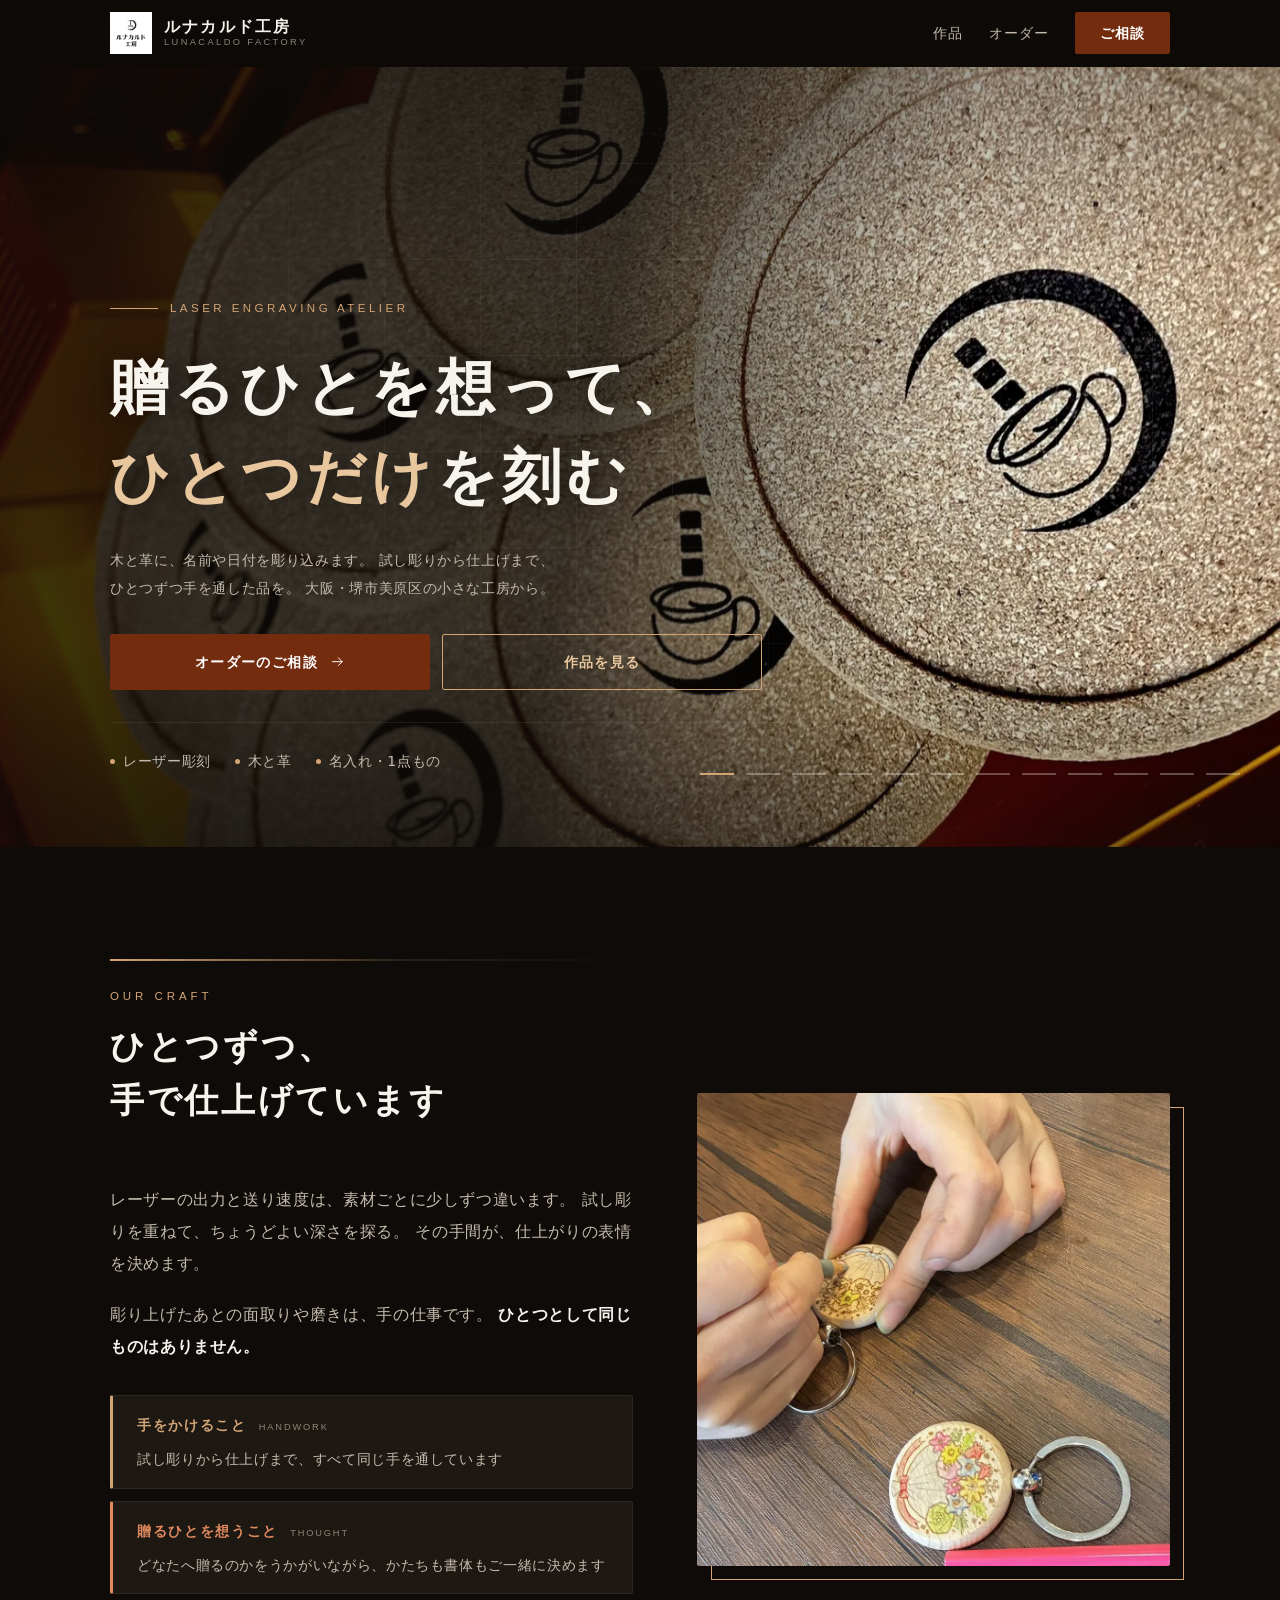
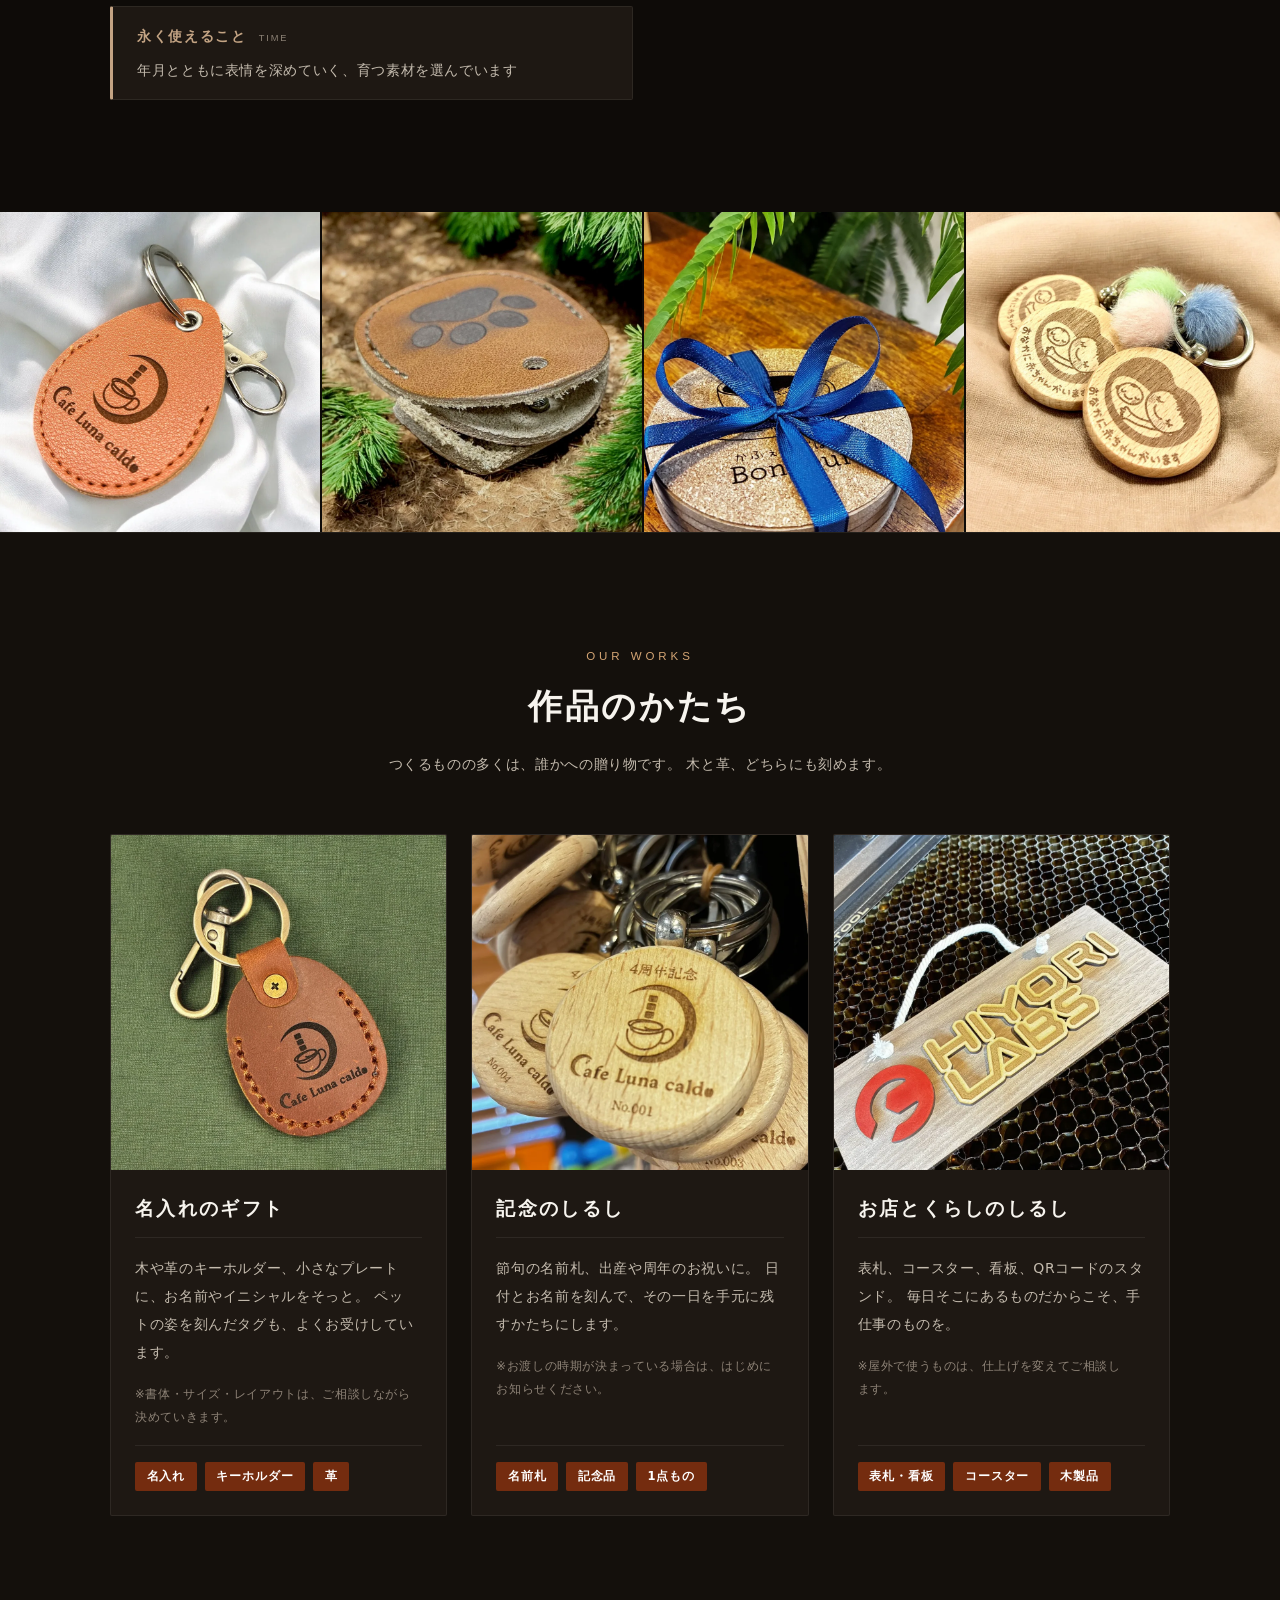
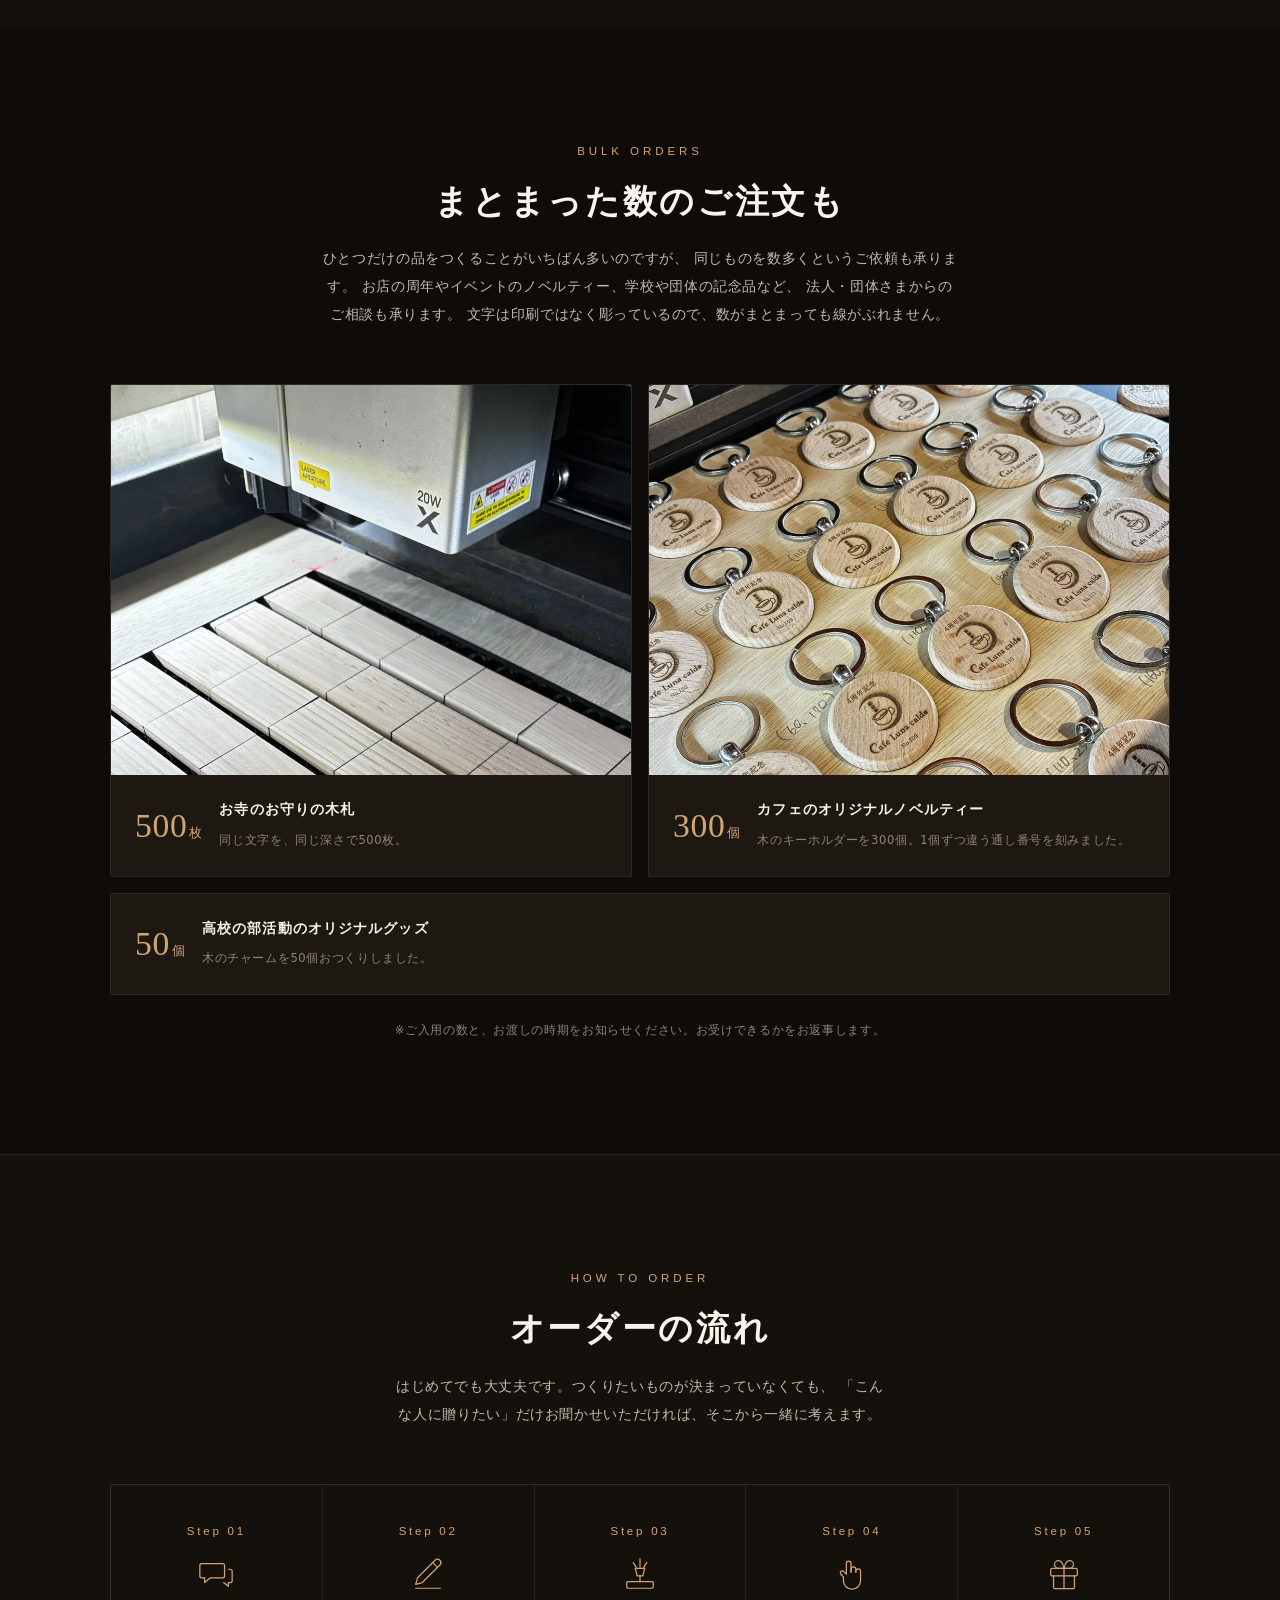
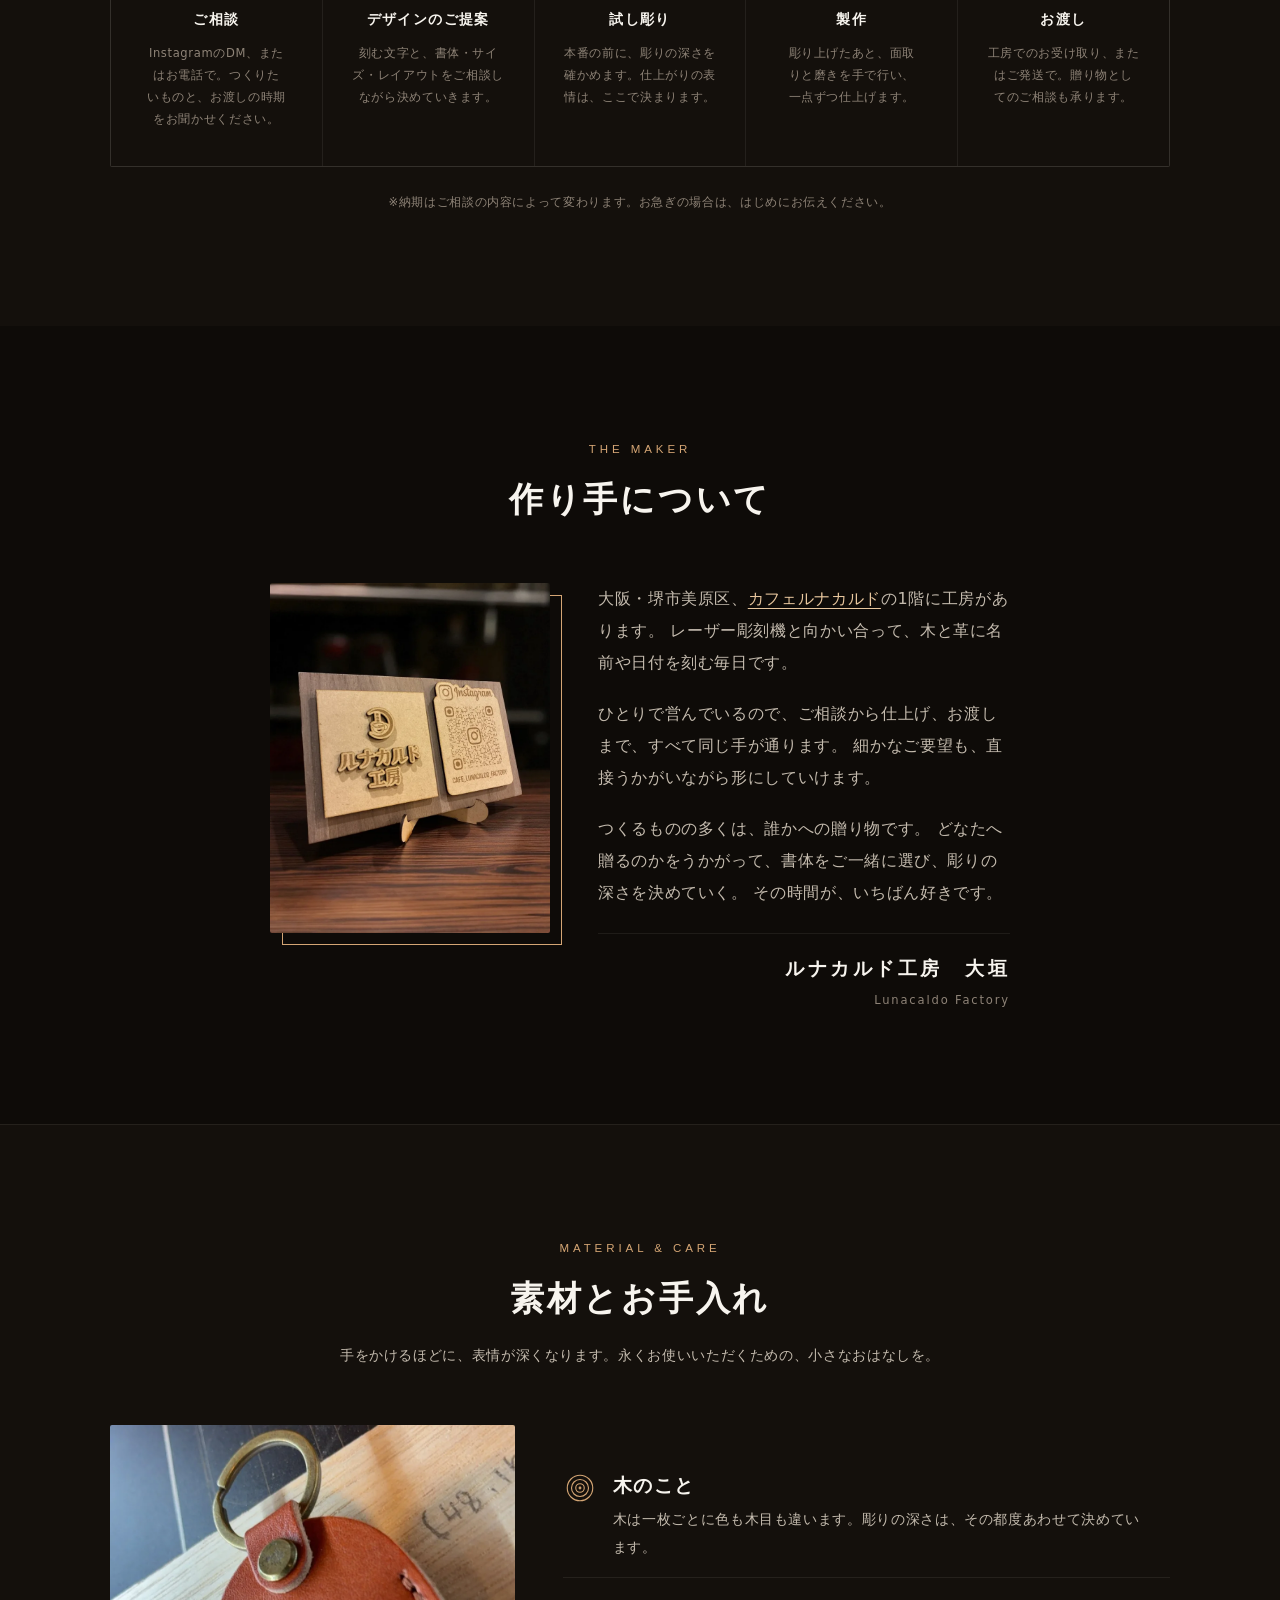
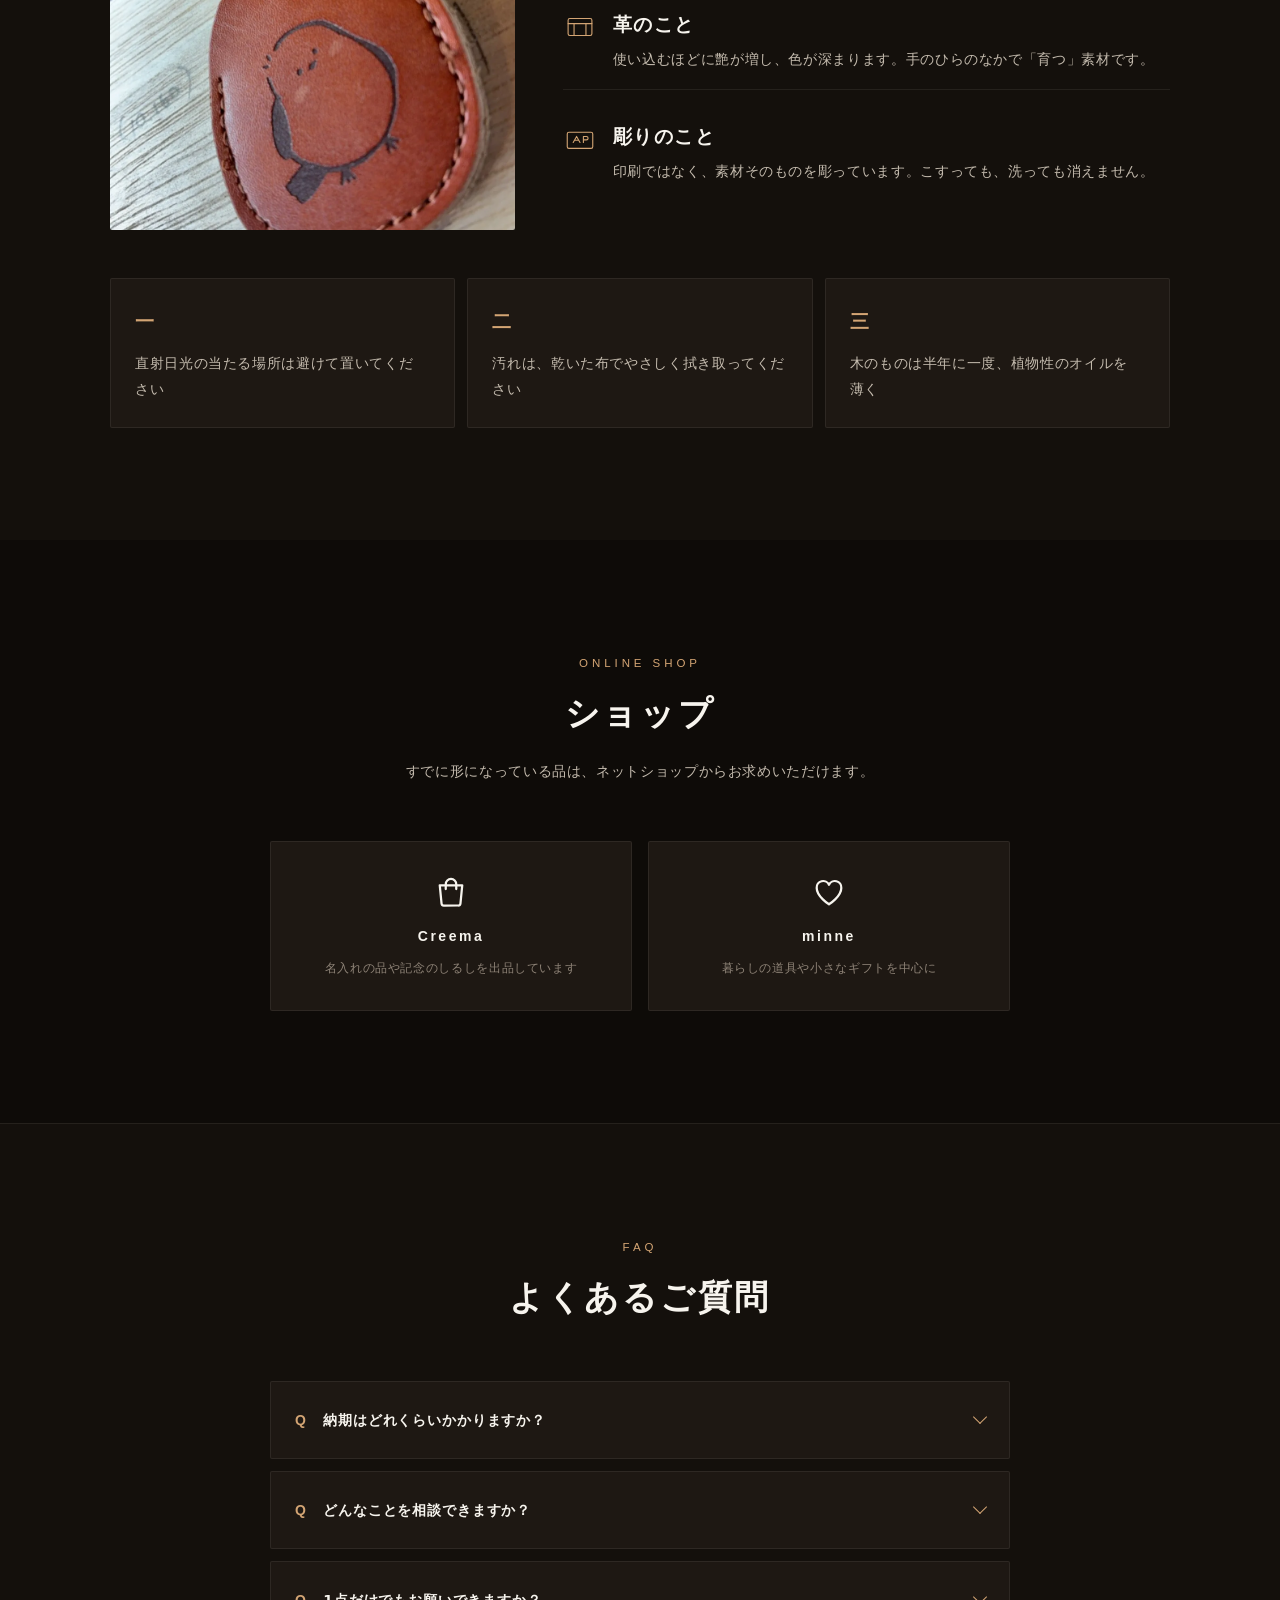
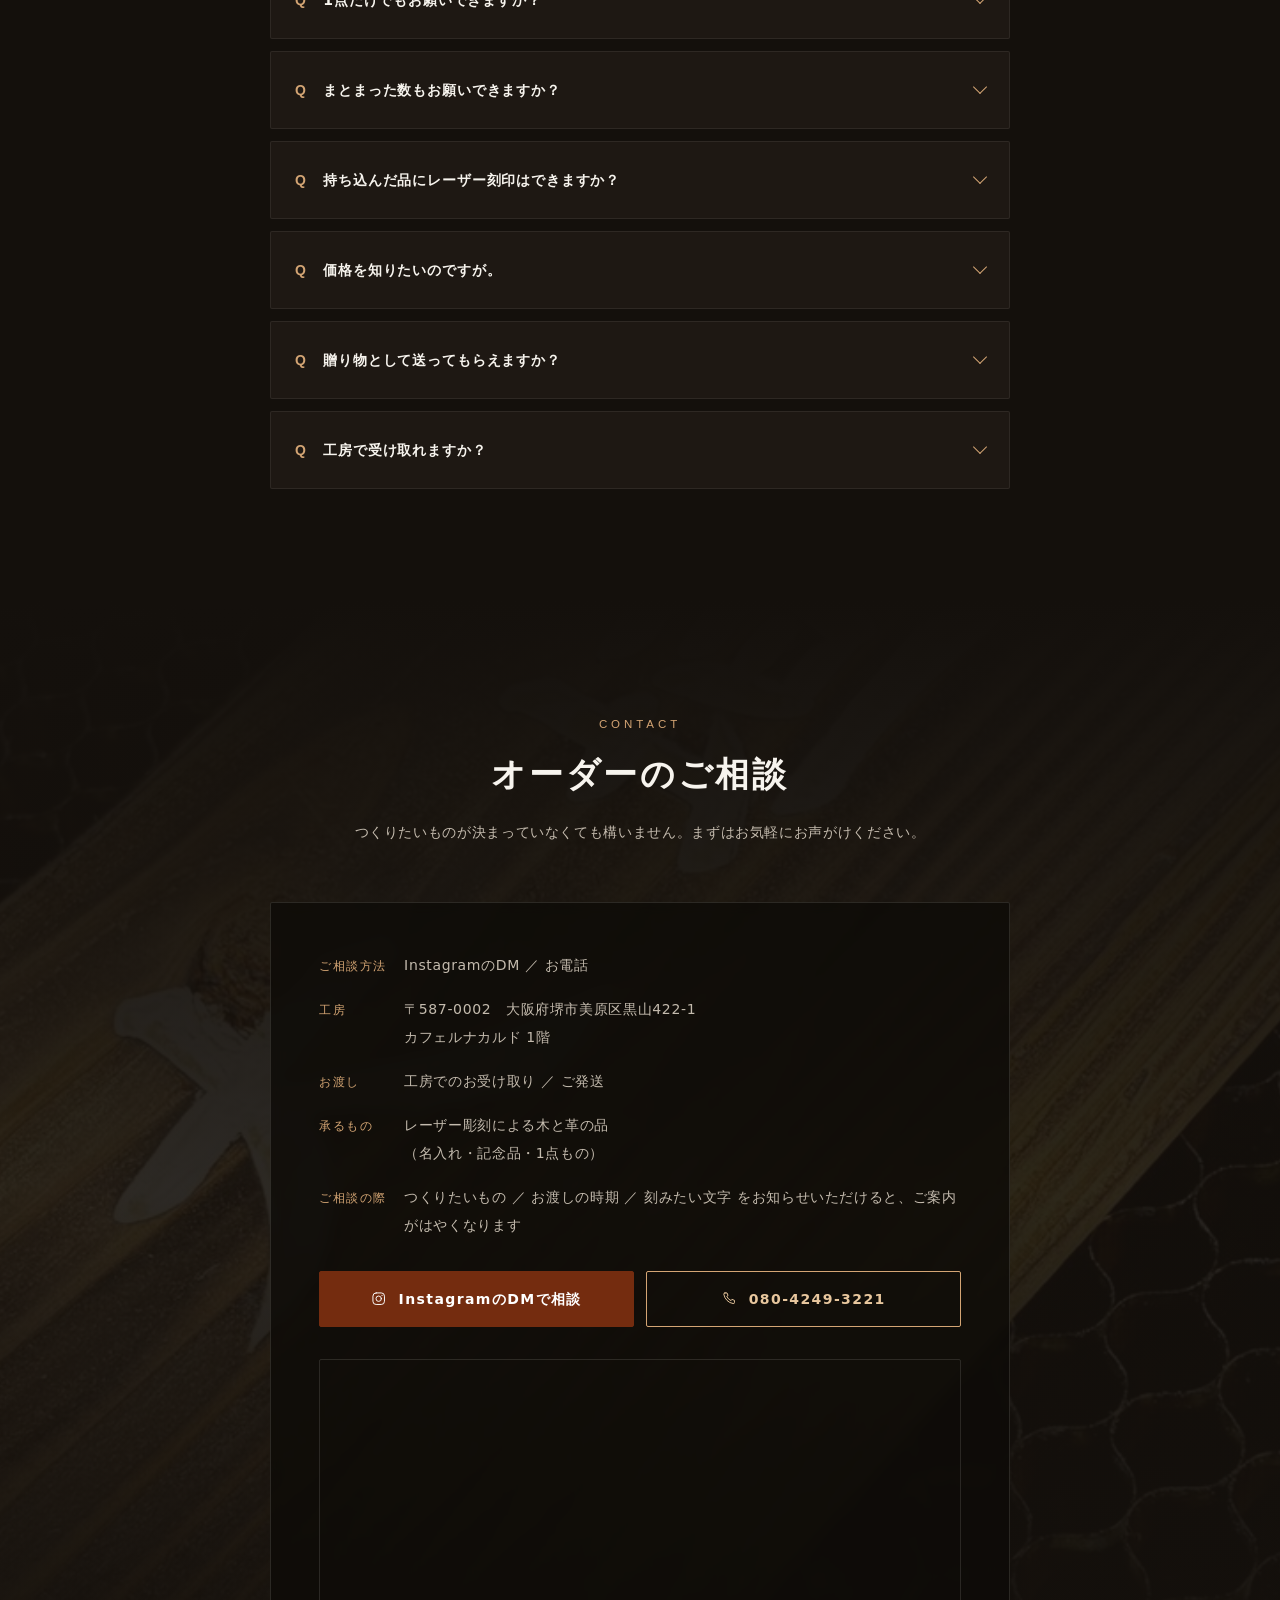
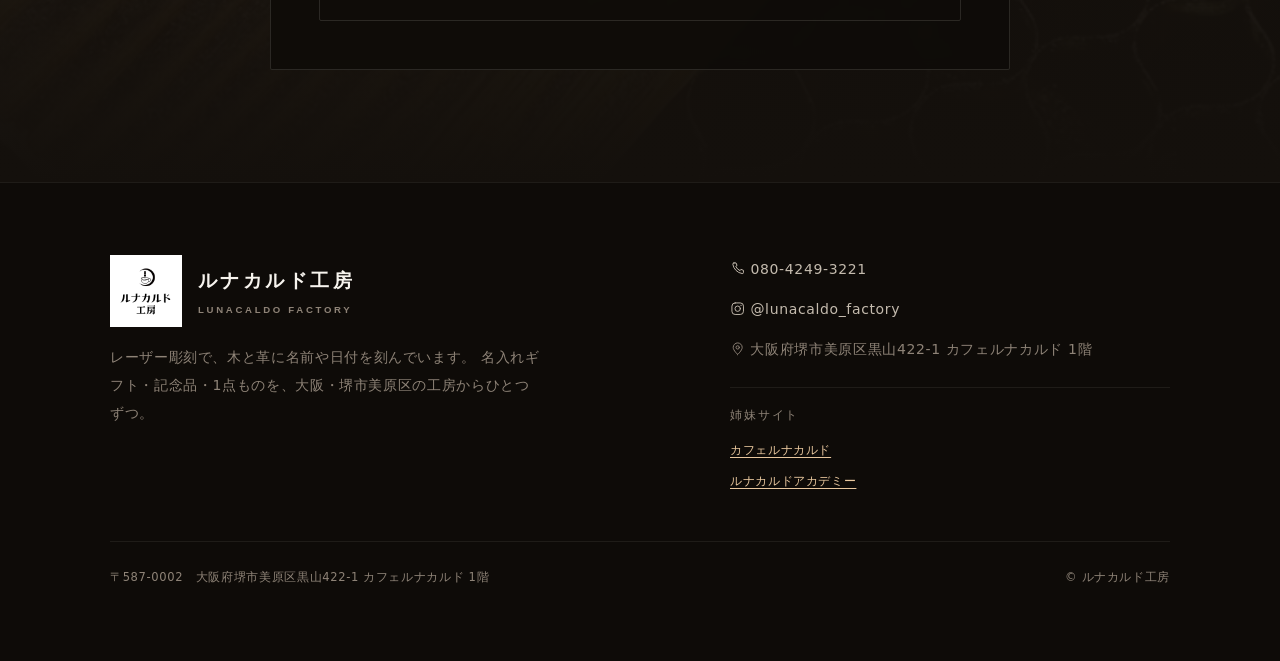
==== commit 97b1bd8a: "よくあるご質問に、持ち込み品への刻印を足した Search Console を見ると、3か月で名前の出ている検索語3つのうち2つが 「レーザー刻印 持ち込み 大阪」で、どちらもクリック0だった。サイト" ====
--- a/index.html
+++ b/index.html
@@ -86,6 +86,7 @@
     { "@type": "Question", "name": "どんなことを相談できますか？", "acceptedAnswer": { "@type": "Answer", "text": "書体・サイズ・レイアウトをご相談しながら決めていきます。刻みたい文字や、お渡しになる相手のことも、よろしければお聞かせください。" } },
     { "@type": "Question", "name": "1点だけでもお願いできますか？", "acceptedAnswer": { "@type": "Answer", "text": "はい、1点から承ります。ひとつだけの品をつくることが、いちばん多いご依頼です。" } },
     { "@type": "Question", "name": "まとまった数もお願いできますか？", "acceptedAnswer": { "@type": "Answer", "text": "承ります。これまでに、お寺のお守りの木札を500枚、カフェのオリジナルノベルティーとして木のキーホルダーを300個、高校の部活動のオリジナルグッズとして木のチャームを50個おつくりしました。1個ずつ違う番号やお名前を刻むこともできます。お店やイベントのノベルティー、学校や団体の記念品も承りますので、ご入用の数と、お渡しの時期をお知らせください。" } },
+    { "@type": "Question", "name": "持ち込んだ品にレーザー刻印はできますか？", "acceptedAnswer": { "@type": "Answer", "text": "条件が合えばお受けしています。ただし、お持ちの品は本番と同じもので試し彫りができないぶん、仕上がりが思ったとおりにならないことがあります。替えのきかない品であればなおさらです。その可能性をご承知いただけることが条件になります。まずは品物のお写真をお送りいただければ、お受けできるかをお返事します。" } },
     { "@type": "Question", "name": "価格を知りたいのですが。", "acceptedAnswer": { "@type": "Answer", "text": "大きさや彫る内容によって変わるため、ご相談のときに内容をうかがったうえでご案内しています。Creema・minne では、出品中の品の価格をそのままご覧いただけます。" } },
     { "@type": "Question", "name": "贈り物として送ってもらえますか？", "acceptedAnswer": { "@type": "Answer", "text": "承ります。包みやお届け先のご希望は、ご相談のときにお伝えください。" } },
     { "@type": "Question", "name": "工房で受け取れますか？", "acceptedAnswer": { "@type": "Answer", "text": "カフェルナカルドの1階が工房です。お受け取りをご希望の場合は、日時をご相談ください。" } }
@@ -493,7 +494,7 @@
         <div class="bulk__thumb">
           <picture>
             <source srcset="img/bulk-omamori.webp" type="image/webp">
-            <img src="img/bulk-omamori.jpg" alt="レーザー彫刻機の台いっぱいに並んだ、お守りの木札"
+            <img src="img/bulk-omamori.jpg" alt="レーザー彫刻機の台いっぱいに並んだ、お寺のお守りの木札500枚"
                  width="1000" height="750" loading="lazy">
           </picture>
         </div>
@@ -509,7 +510,7 @@
         <div class="bulk__thumb">
           <picture>
             <source srcset="img/bulk-novelty.webp" type="image/webp">
-            <img src="img/bulk-novelty.jpg" alt="彫り上がって並んだ、ロゴを刻んだ木のキーホルダー"
+            <img src="img/bulk-novelty.jpg" alt="1個ずつ違う通し番号とロゴを彫った、木のキーホルダー300個"
                  width="1000" height="750" loading="lazy">
           </picture>
         </div>
@@ -748,6 +749,12 @@
         </div>
       </details>
       <details>
+        <summary><span class="q">Q</span>持ち込んだ品にレーザー刻印はできますか？</summary>
+        <div class="faq__answer">
+          <p>条件が合えばお受けしています。ただし、お持ちの品は本番と同じもので試し彫りができないぶん、仕上がりが思ったとおりにならないことがあります。替えのきかない品であればなおさらです。その可能性をご承知いただけることが条件になります。まずは品物のお写真をお送りいただければ、お受けできるかをお返事します。</p>
+        </div>
+      </details>
+      <details>
         <summary><span class="q">Q</span>価格を知りたいのですが。</summary>
         <div class="faq__answer">
           <p>大きさや彫る内容によって変わるため、ご相談のときに内容をうかがったうえでご案内しています。Creema・minne では、出品中の品の価格をそのままご覧いただけます。</p>
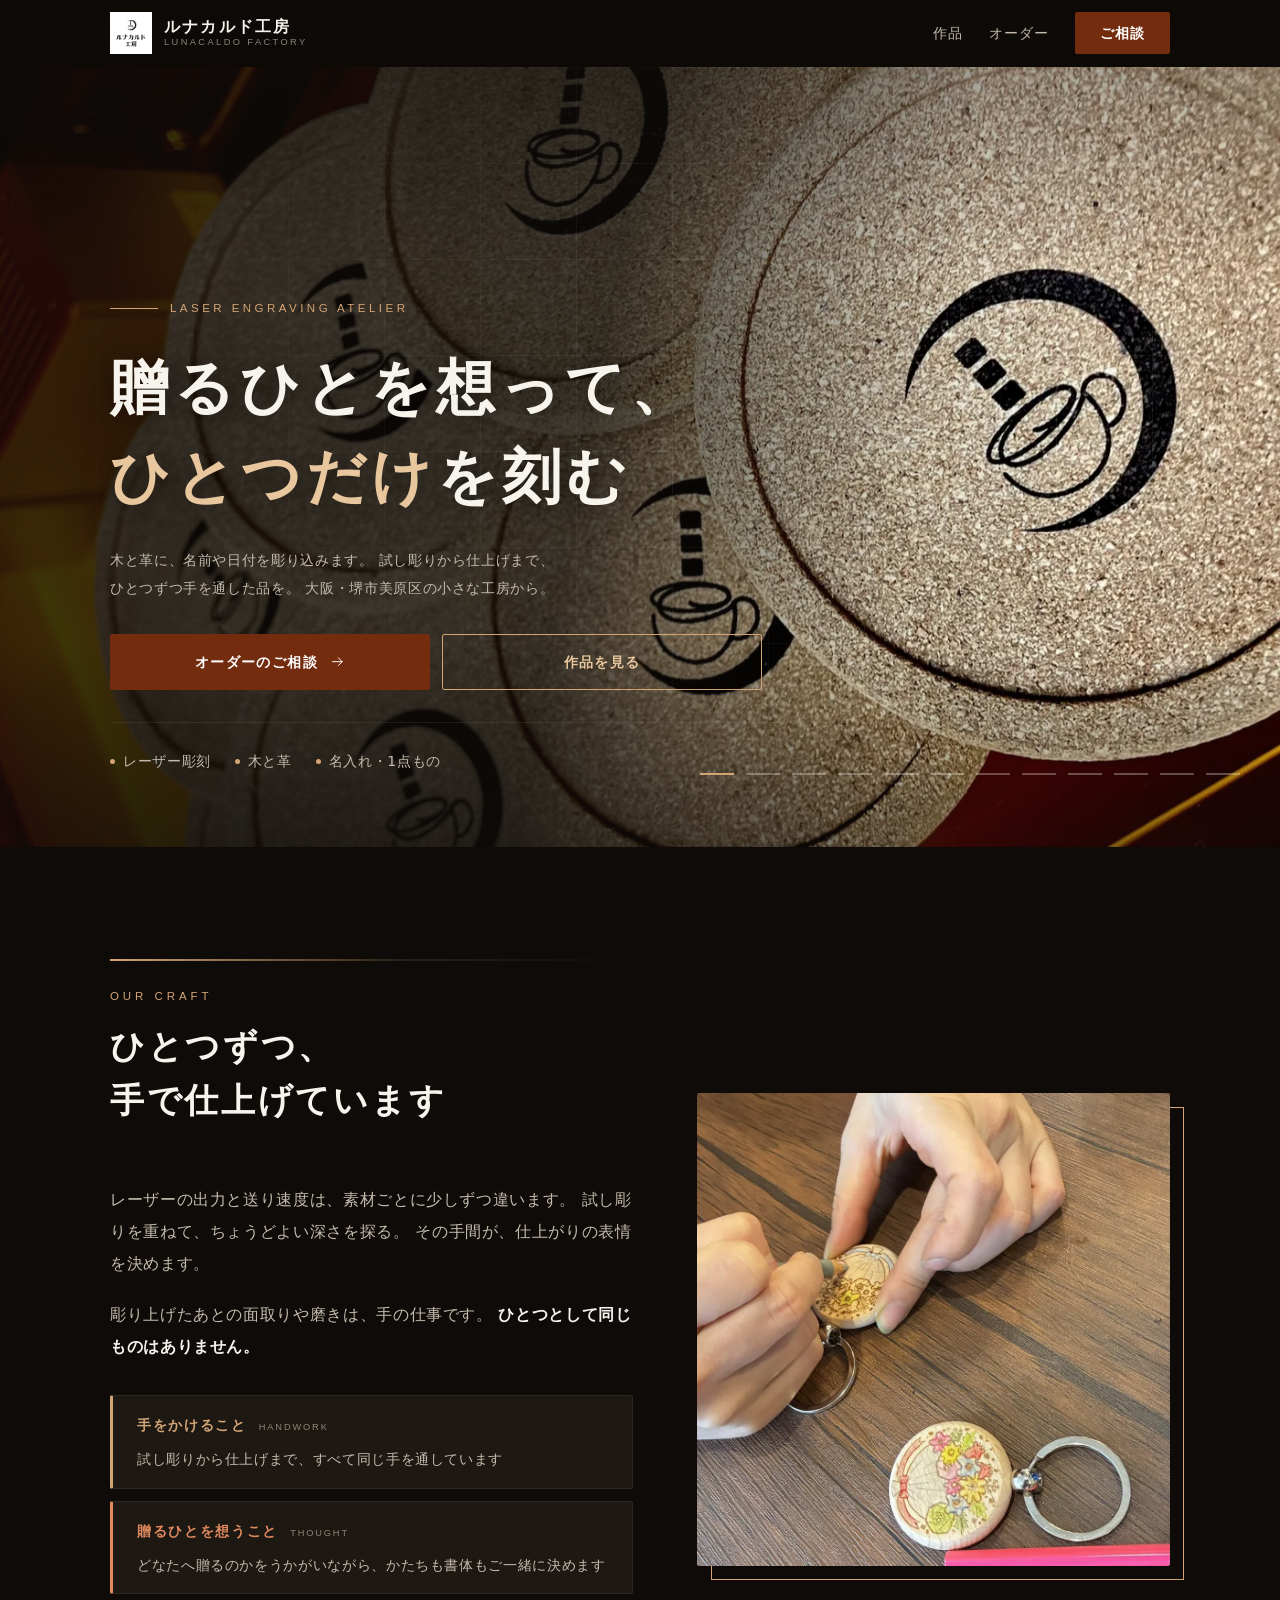
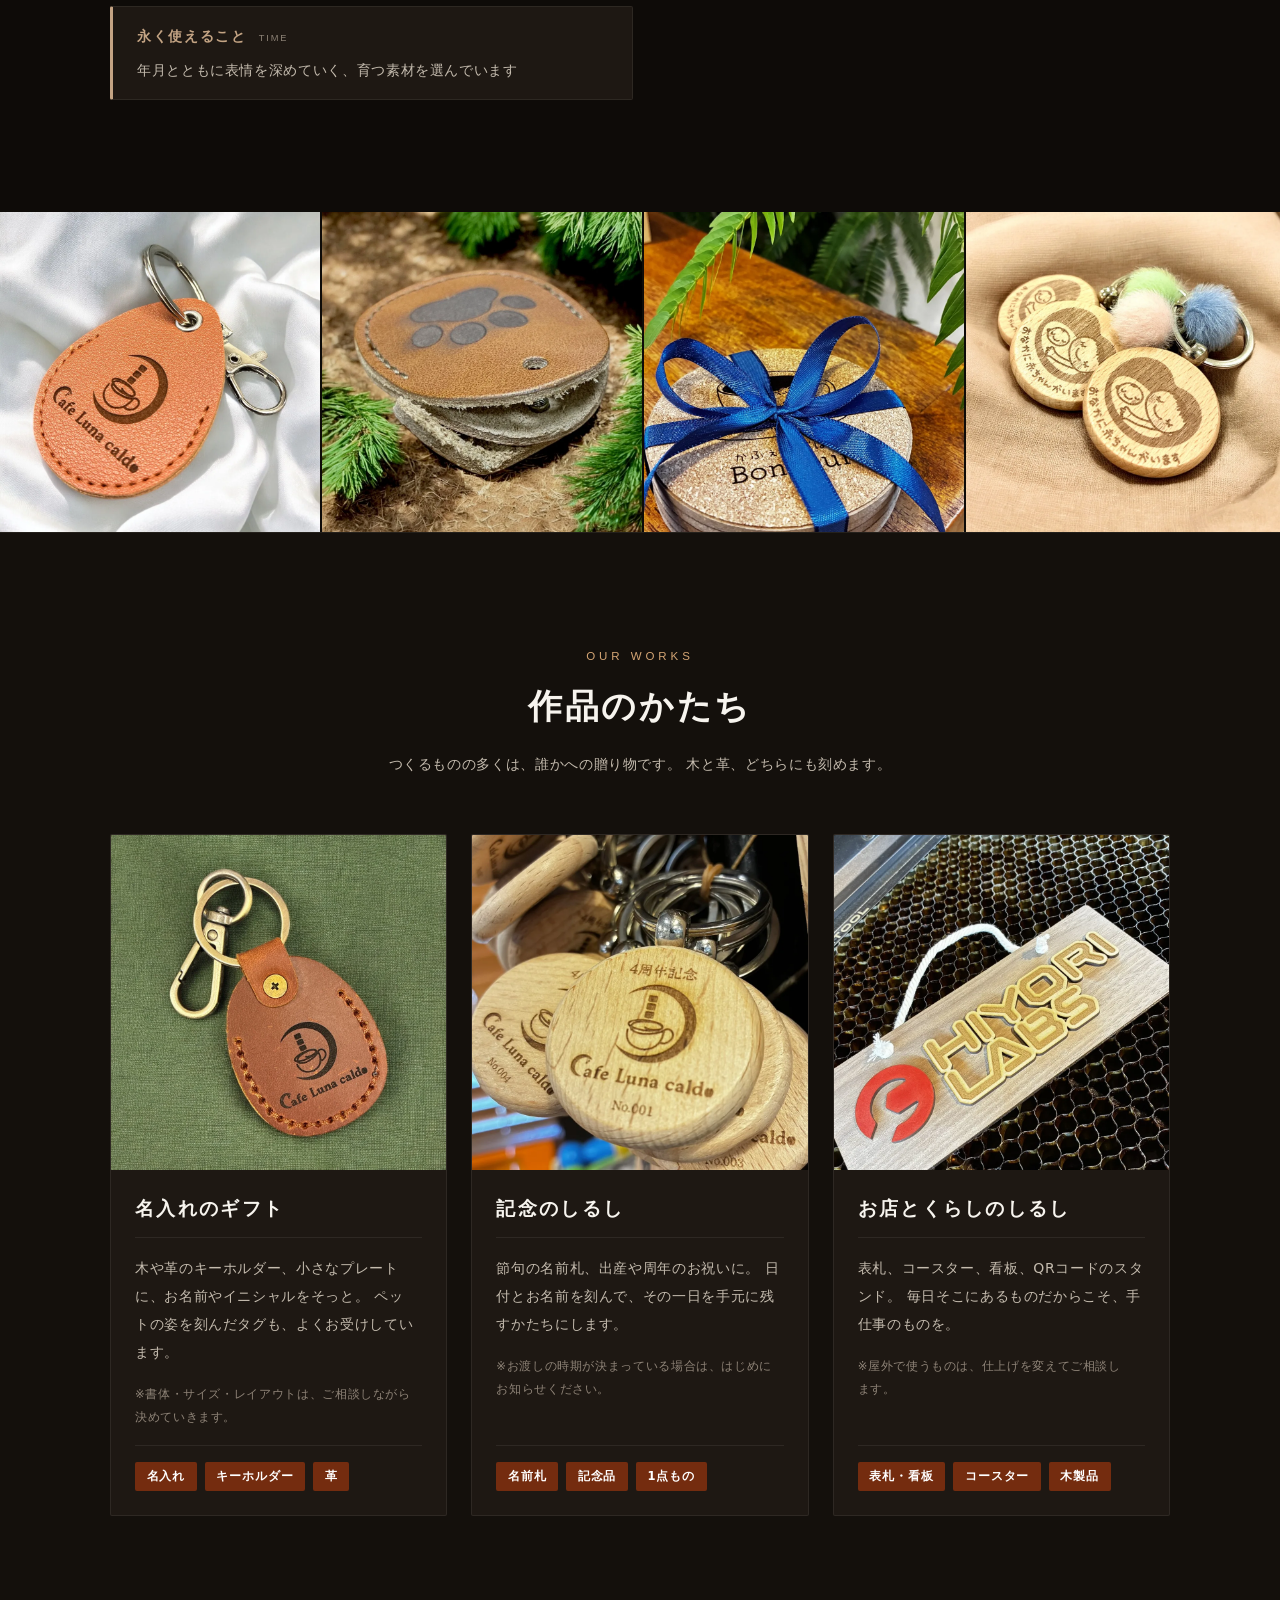
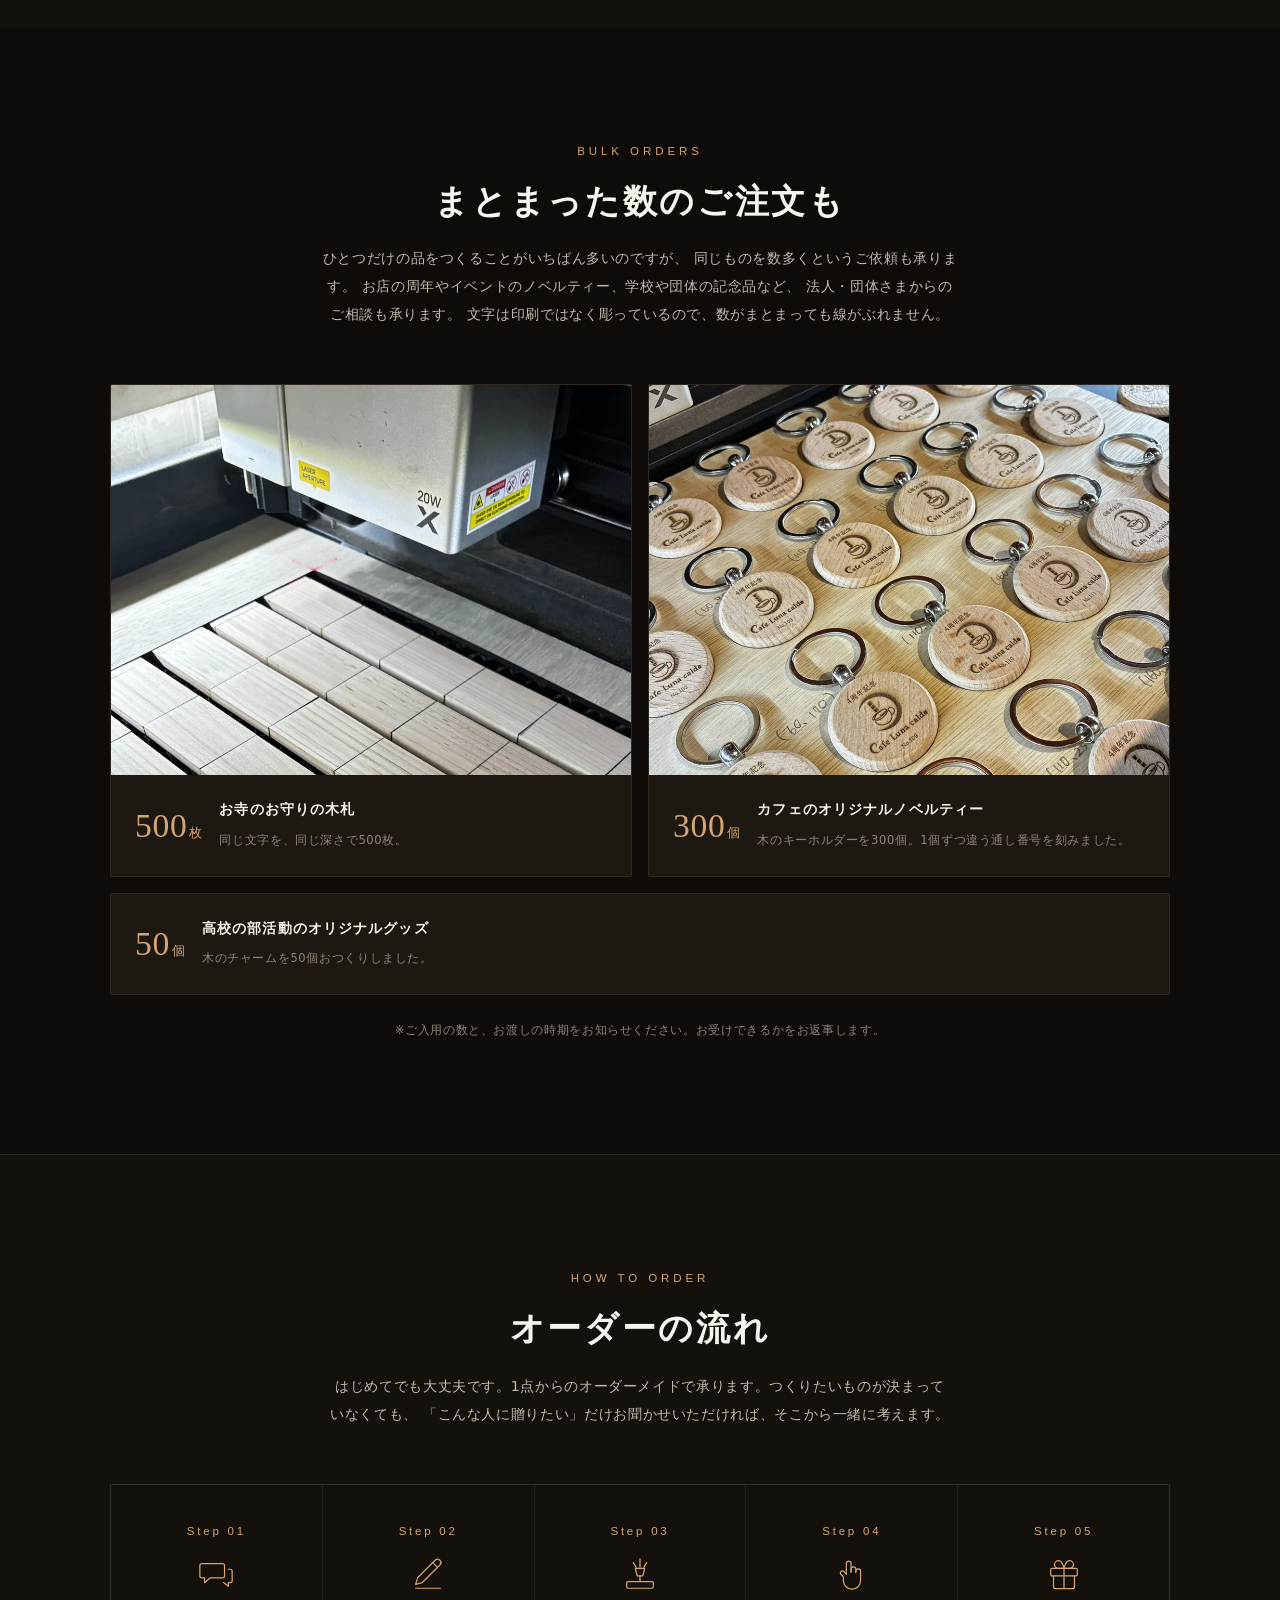
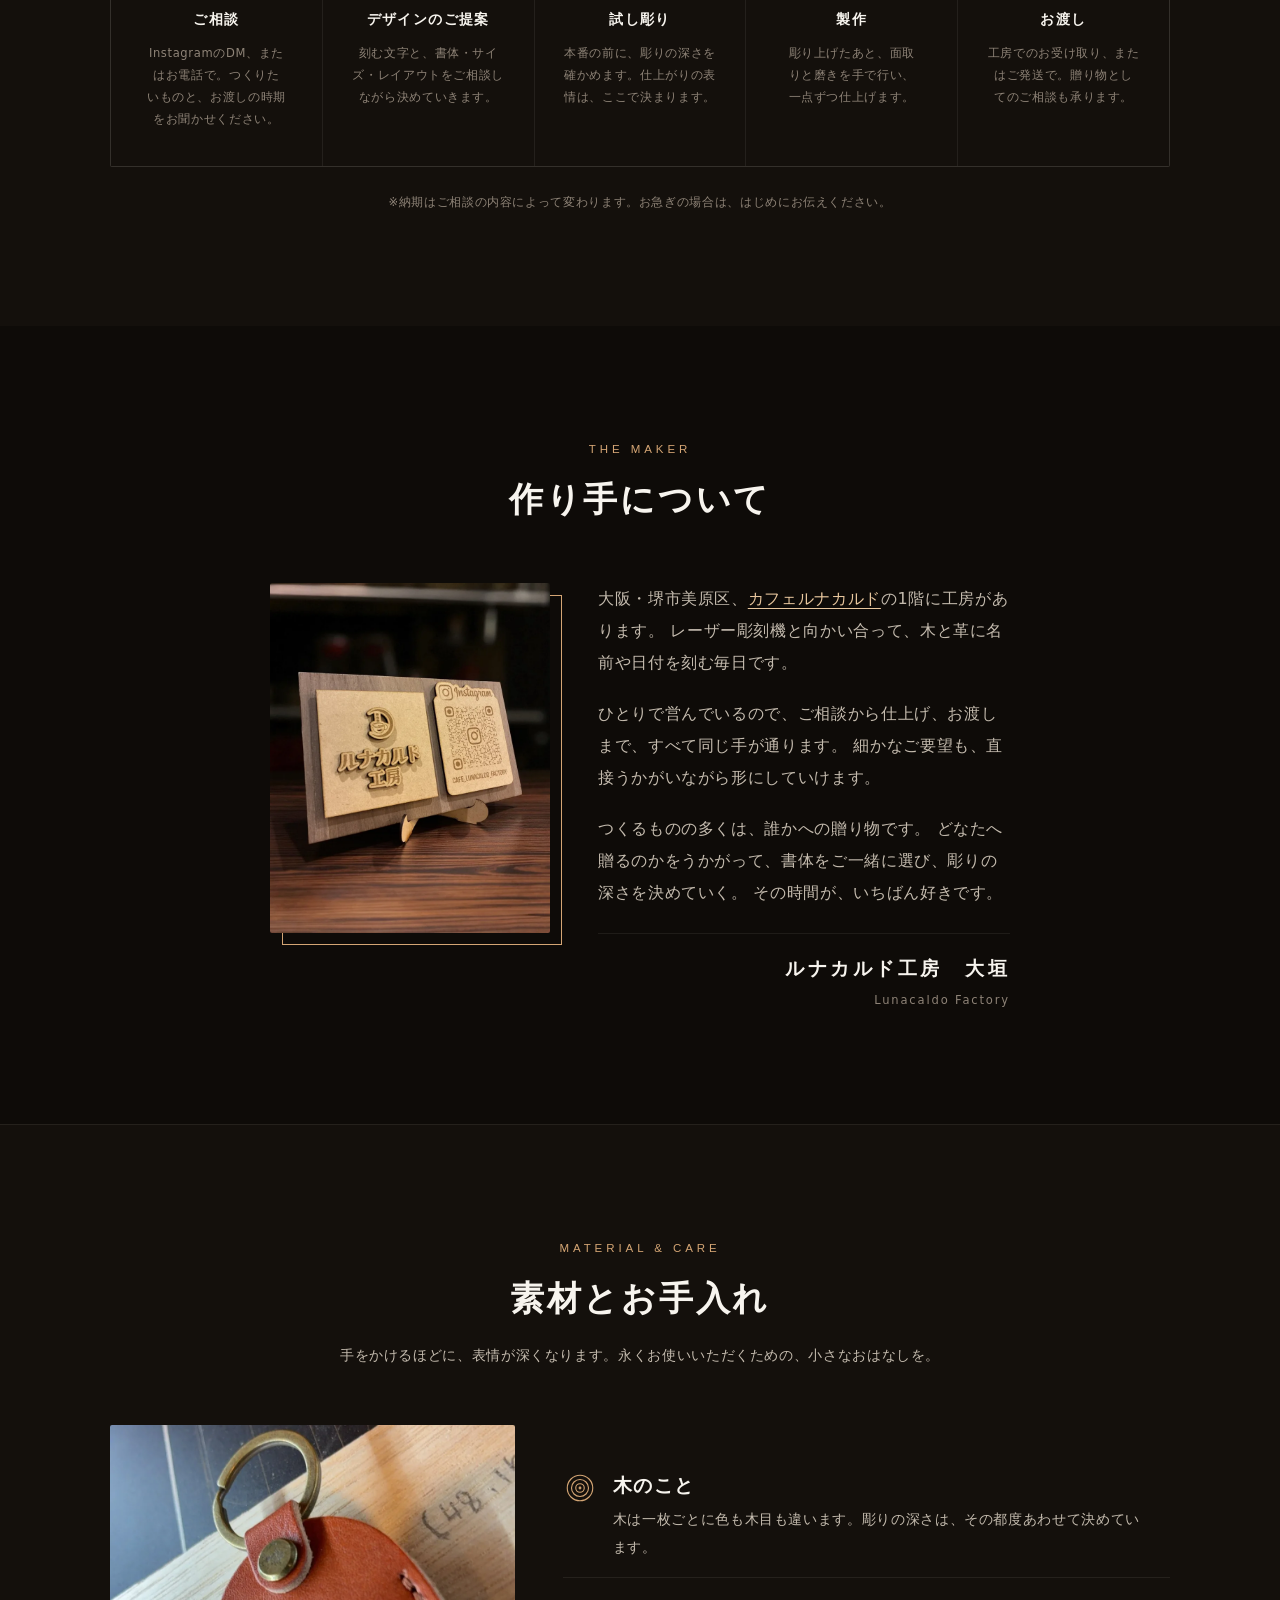
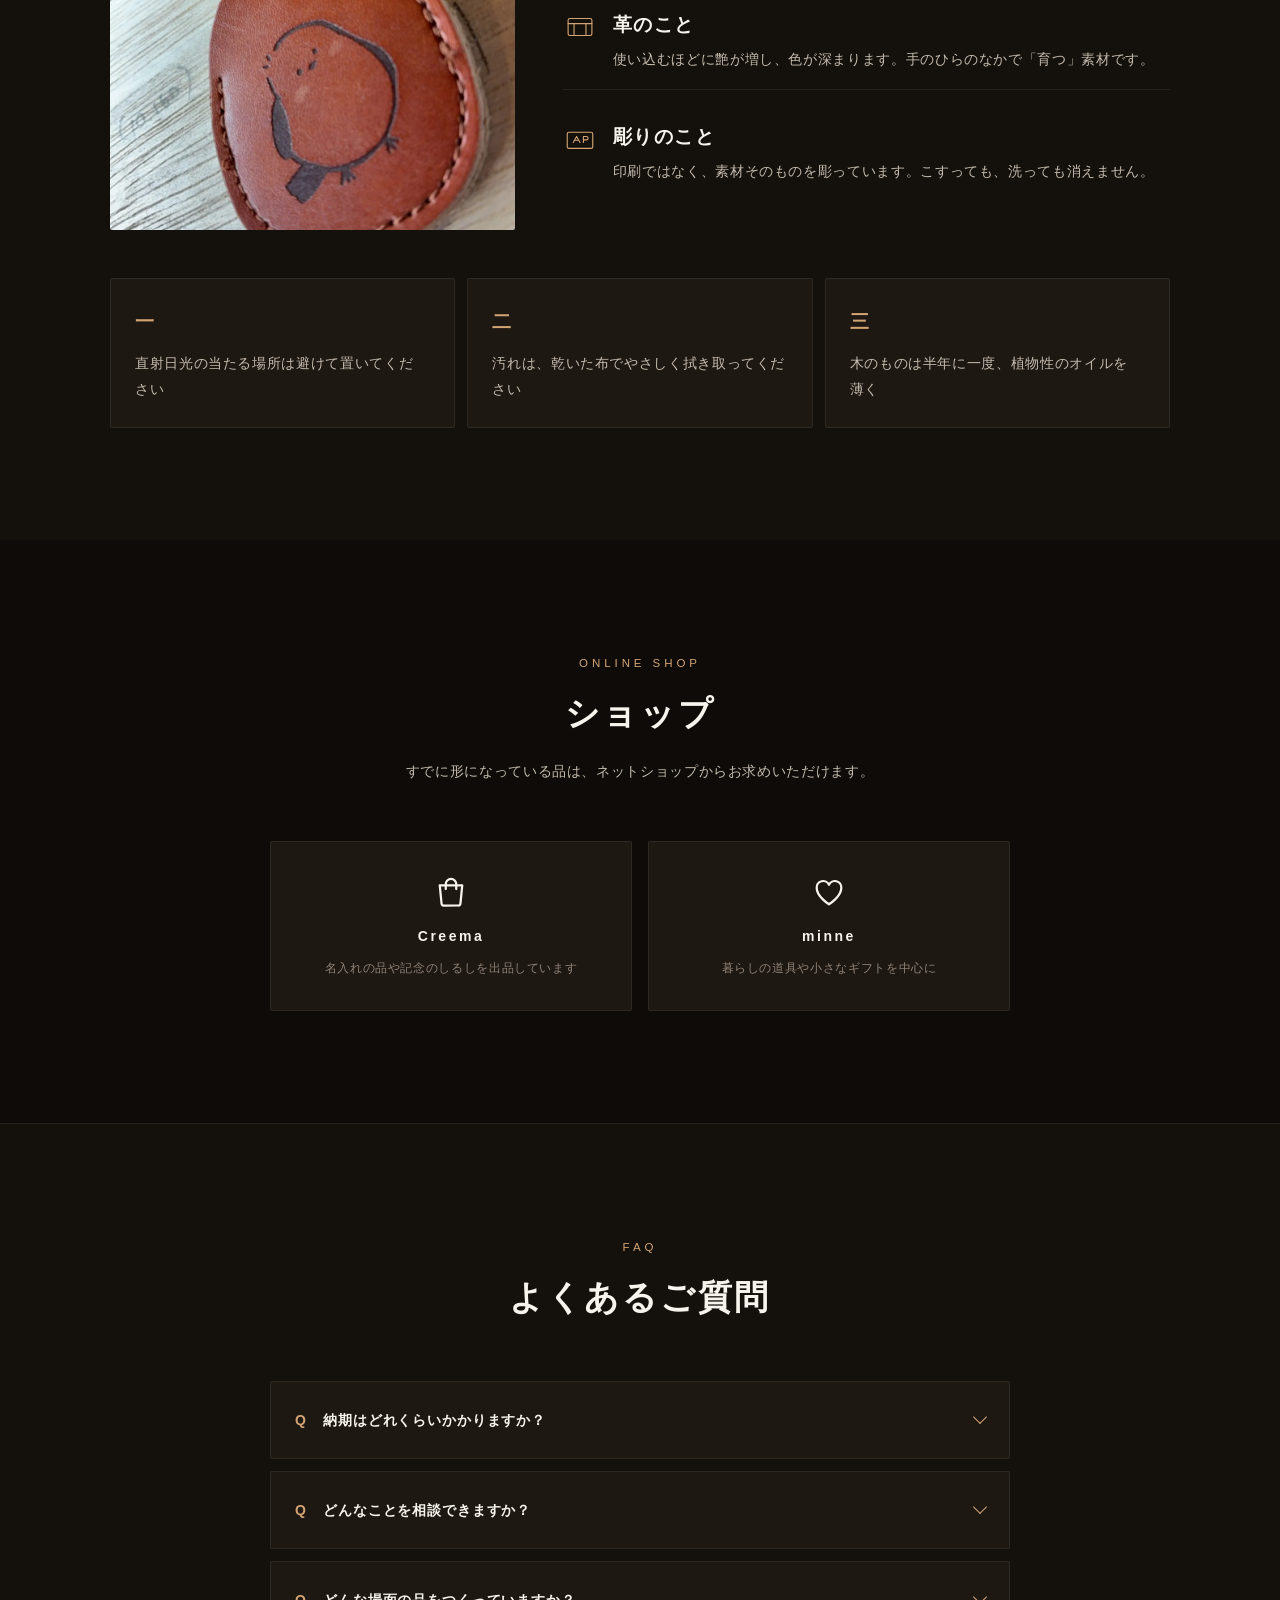
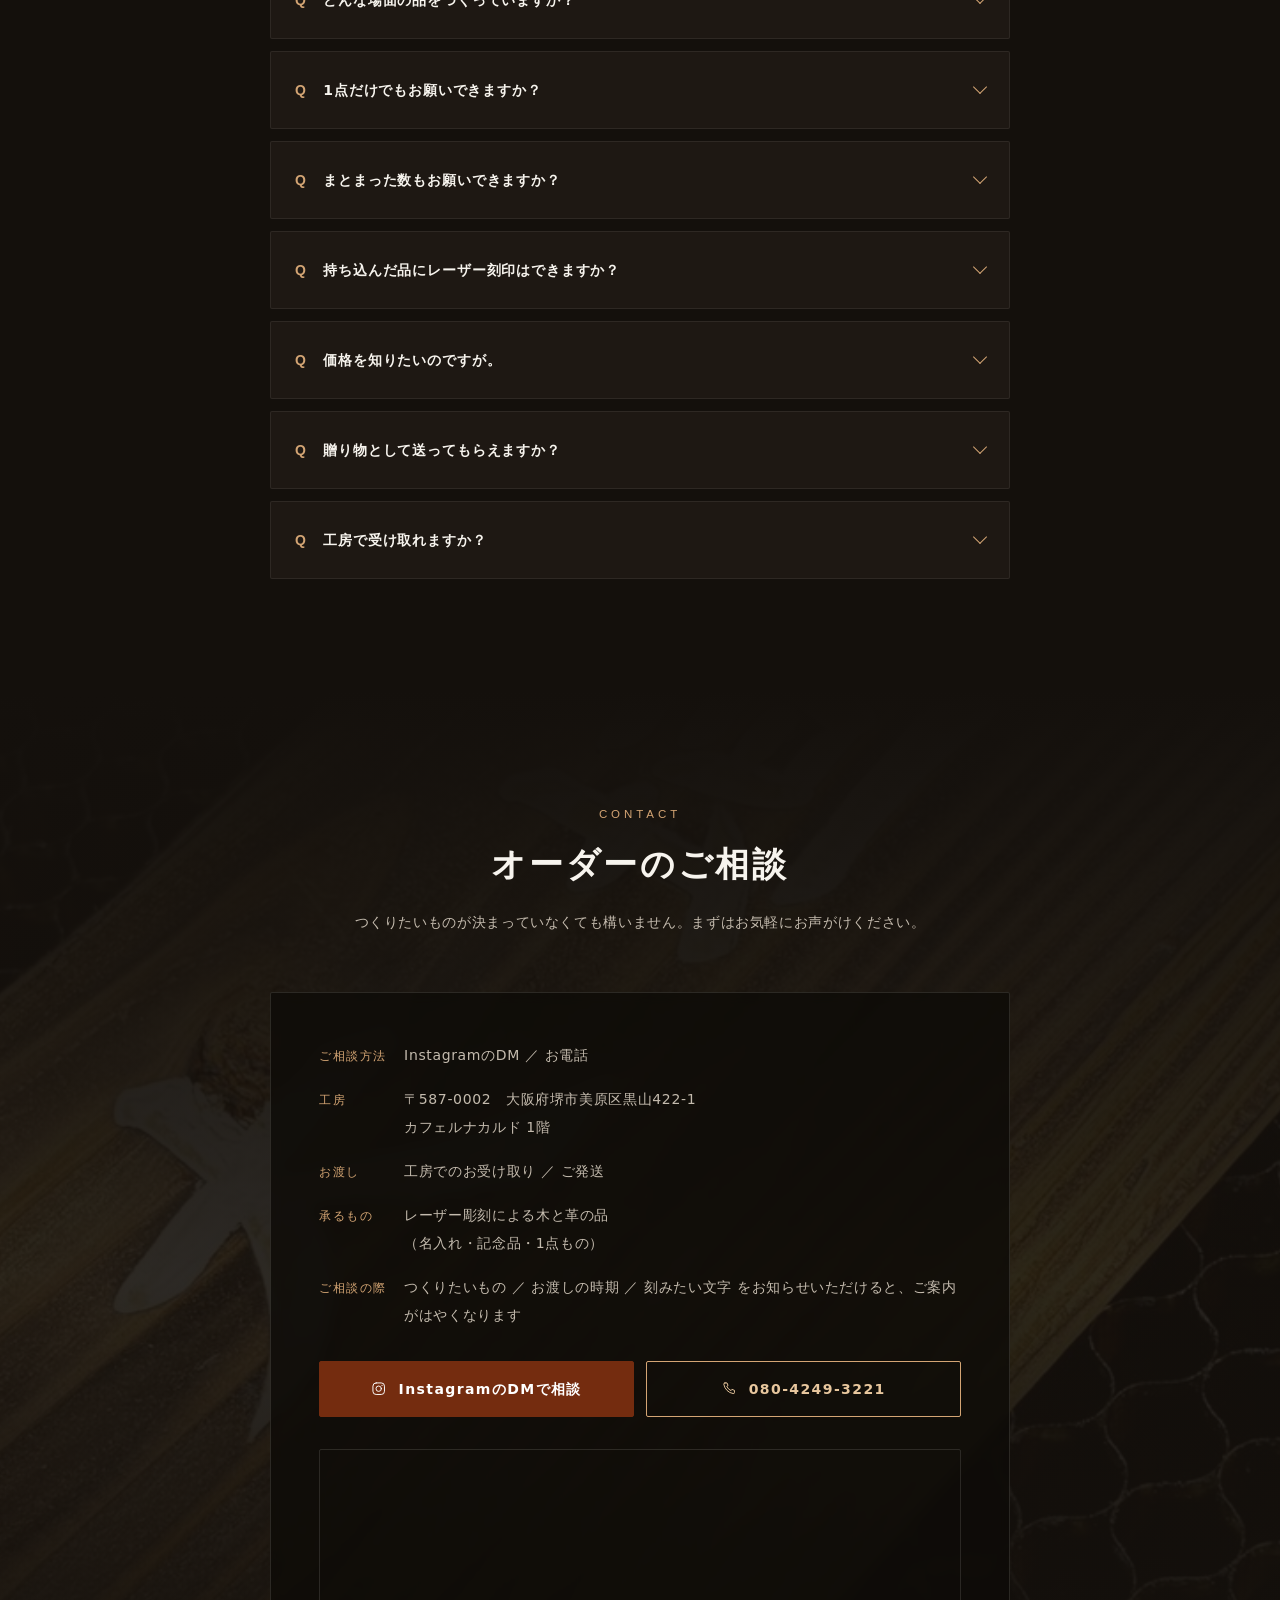
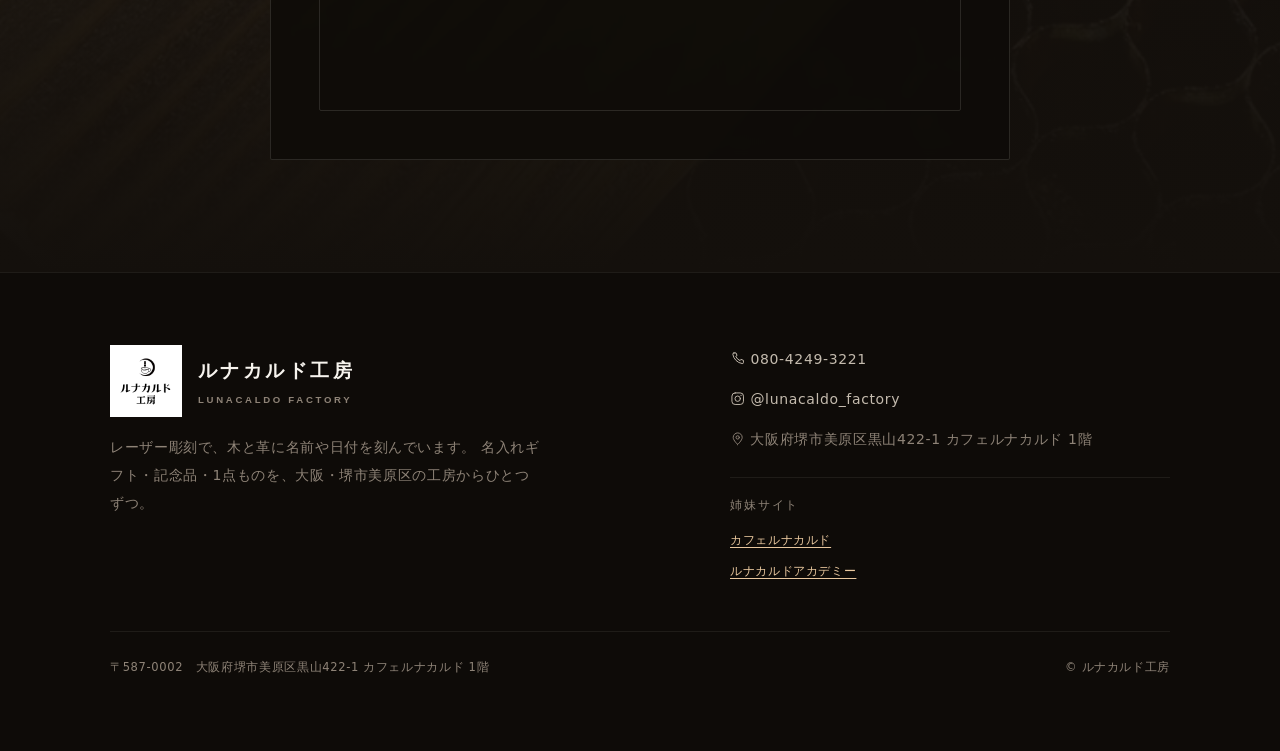
==== commit ddefc22a: "「オーダーメイド」と、贈る場面の言葉を入れた どちらも検索で実際に打たれる言葉なのに、サイトに一度も無かった。  ・オーダーの流れの導入に「1点からのオーダーメイドで承ります」 ・「1点だけでもお願い" ====
--- a/index.html
+++ b/index.html
@@ -3,7 +3,7 @@
 <head>
 <meta charset="UTF-8">
 <meta name="viewport" content="width=device-width, initial-scale=1">
-<title>ルナカルド工房｜レーザー彫刻で名入れ・記念品をつくる大阪堺の工房</title>
+<title>名入れ・レーザー刻印のオーダーメイド｜ルナカルド工房（大阪・堺市美原区）</title>
 <meta name="description" content="贈るひとを想って、ひとつだけを刻む。大阪・堺市美原区のレーザー彫刻工房「ルナカルド工房」。木と革に名前や日付を刻んだ名入れギフト・記念品・1点ものを、ひとつずつ手で仕上げています。お店のノベルティーや団体の記念品など、まとまった数のご注文も承ります。">
 <meta name="theme-color" content="#0E0B08">
 <link rel="canonical" href="https://lunacaldofactory.com/">
@@ -84,7 +84,8 @@
   "mainEntity": [
     { "@type": "Question", "name": "納期はどれくらいかかりますか？", "acceptedAnswer": { "@type": "Answer", "text": "ご相談の内容によって変わります。お渡しの時期が決まっている場合は、はじめにお伝えください。できるかぎり合わせてご相談します。" } },
     { "@type": "Question", "name": "どんなことを相談できますか？", "acceptedAnswer": { "@type": "Answer", "text": "書体・サイズ・レイアウトをご相談しながら決めていきます。刻みたい文字や、お渡しになる相手のことも、よろしければお聞かせください。" } },
-    { "@type": "Question", "name": "1点だけでもお願いできますか？", "acceptedAnswer": { "@type": "Answer", "text": "はい、1点から承ります。ひとつだけの品をつくることが、いちばん多いご依頼です。" } },
+    { "@type": "Question", "name": "どんな場面の品をつくっていますか？", "acceptedAnswer": { "@type": "Answer", "text": "誕生日、父の日や母の日、卒業や卒園、退職や送別、開店祝いや周年記念など、さまざまな場面の品をお作りしています。節句の名前札や出産のお祝い、お店のノベルティーもよくお受けしています。ご相談のときに、どなたへ贈るのかをお聞かせください。" } },
+    { "@type": "Question", "name": "1点だけでもお願いできますか？", "acceptedAnswer": { "@type": "Answer", "text": "はい、1点から承ります。オーダーメイドでひとつだけの品をつくることが、いちばん多いご依頼です。" } },
     { "@type": "Question", "name": "まとまった数もお願いできますか？", "acceptedAnswer": { "@type": "Answer", "text": "承ります。これまでに、お寺のお守りの木札を500枚、カフェのオリジナルノベルティーとして木のキーホルダーを300個、高校の部活動のオリジナルグッズとして木のチャームを50個おつくりしました。1個ずつ違う番号やお名前を刻むこともできます。お店やイベントのノベルティー、学校や団体の記念品も承りますので、ご入用の数と、お渡しの時期をお知らせください。" } },
     { "@type": "Question", "name": "持ち込んだ品にレーザー刻印はできますか？", "acceptedAnswer": { "@type": "Answer", "text": "条件が合えばお受けしています。ただし、お持ちの品は本番と同じもので試し彫りができないぶん、仕上がりが思ったとおりにならないことがあります。替えのきかない品であればなおさらです。その可能性をご承知いただけることが条件になります。まずは品物のお写真をお送りいただければ、お受けできるかをお返事します。" } },
     { "@type": "Question", "name": "価格を知りたいのですが。", "acceptedAnswer": { "@type": "Answer", "text": "大きさや彫る内容によって変わるため、ご相談のときに内容をうかがったうえでご案内しています。Creema・minne では、出品中の品の価格をそのままご覧いただけます。" } },
@@ -548,7 +549,7 @@
       <span class="eyebrow">How to Order</span>
       <h2 class="section__title">オーダーの流れ</h2>
       <p class="section__lead">
-        はじめてでも大丈夫です。つくりたいものが決まっていなくても、
+        はじめてでも大丈夫です。1点からのオーダーメイドで承ります。つくりたいものが決まっていなくても、
         「こんな人に贈りたい」だけお聞かせいただければ、そこから一緒に考えます。
       </p>
     </div>
@@ -737,9 +738,15 @@
         </div>
       </details>
       <details>
+        <summary><span class="q">Q</span>どんな場面の品をつくっていますか？</summary>
+        <div class="faq__answer">
+          <p>誕生日、父の日や母の日、卒業や卒園、退職や送別、開店祝いや周年記念など、さまざまな場面の品をお作りしています。節句の名前札や出産のお祝い、お店のノベルティーもよくお受けしています。ご相談のときに、どなたへ贈るのかをお聞かせください。</p>
+        </div>
+      </details>
+      <details>
         <summary><span class="q">Q</span>1点だけでもお願いできますか？</summary>
         <div class="faq__answer">
-          <p>はい、1点から承ります。ひとつだけの品をつくることが、いちばん多いご依頼です。</p>
+          <p>はい、1点から承ります。オーダーメイドでひとつだけの品をつくることが、いちばん多いご依頼です。</p>
         </div>
       </details>
       <details>
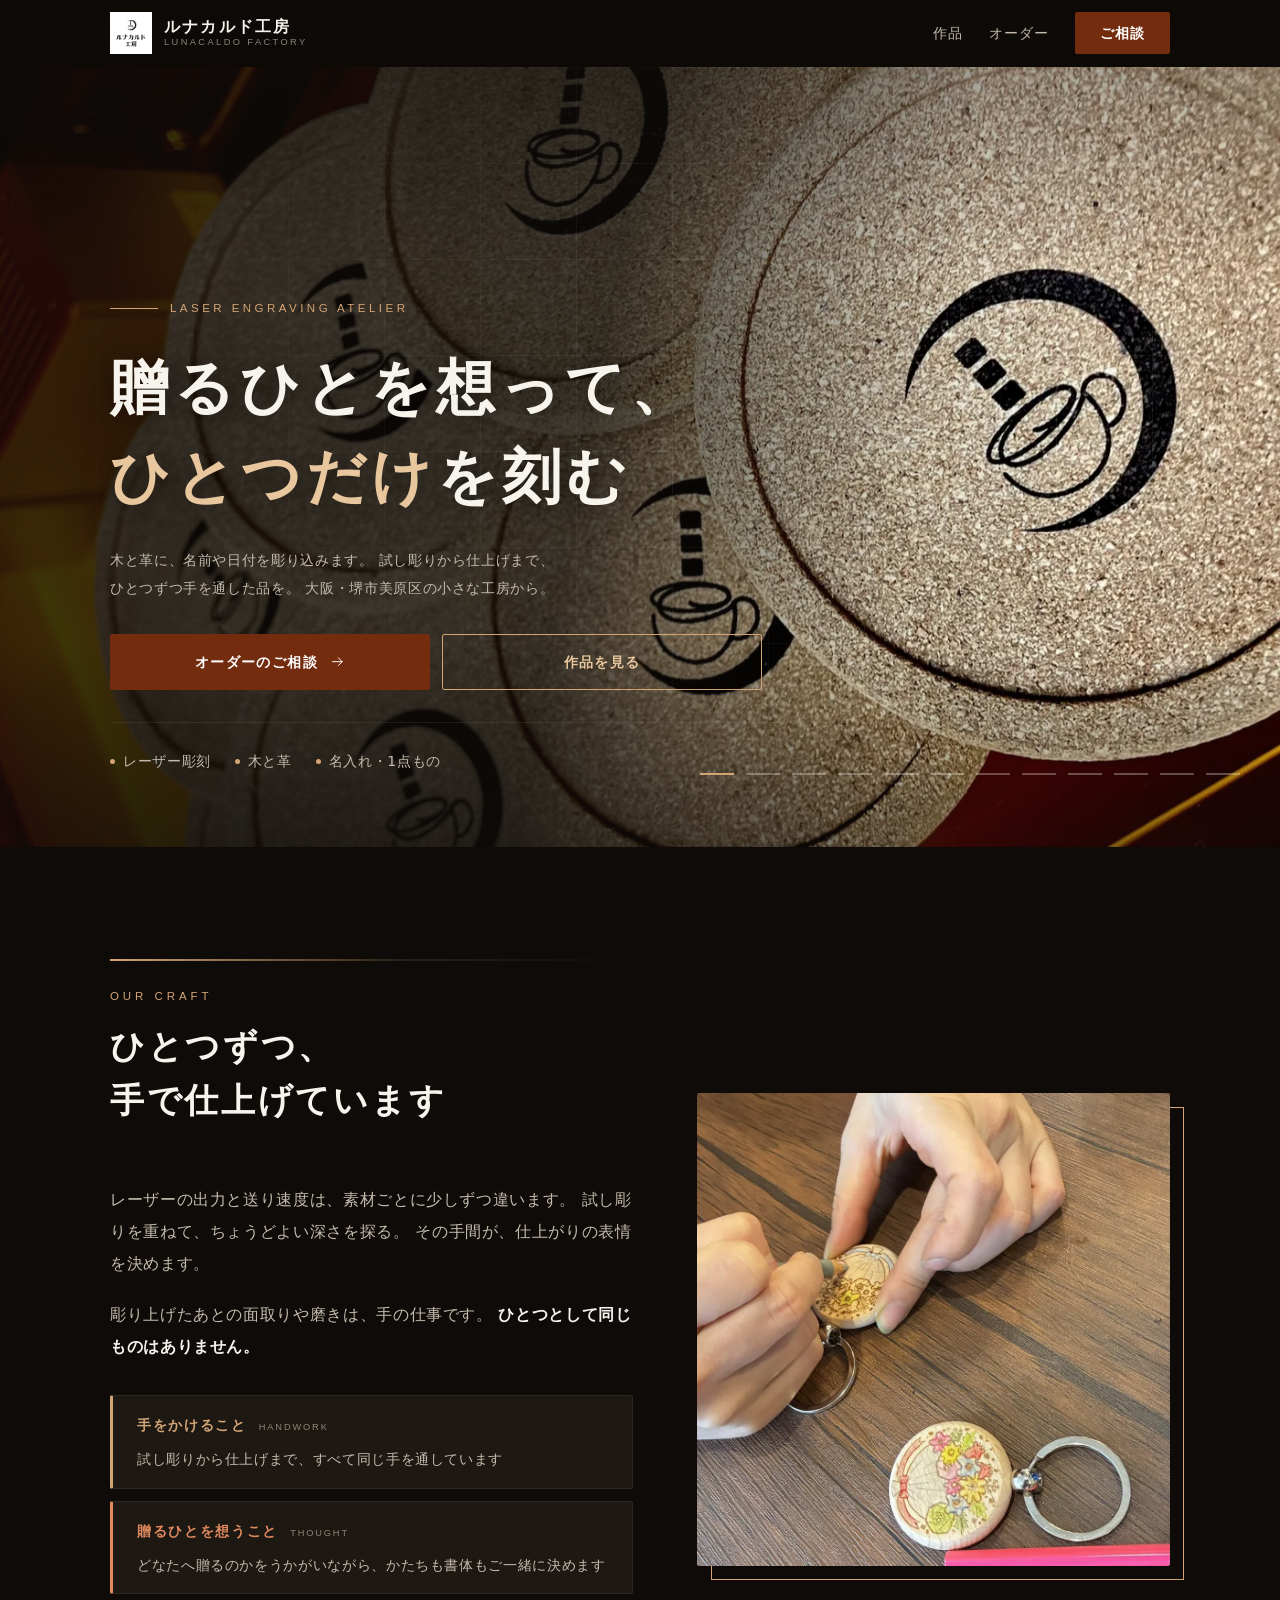
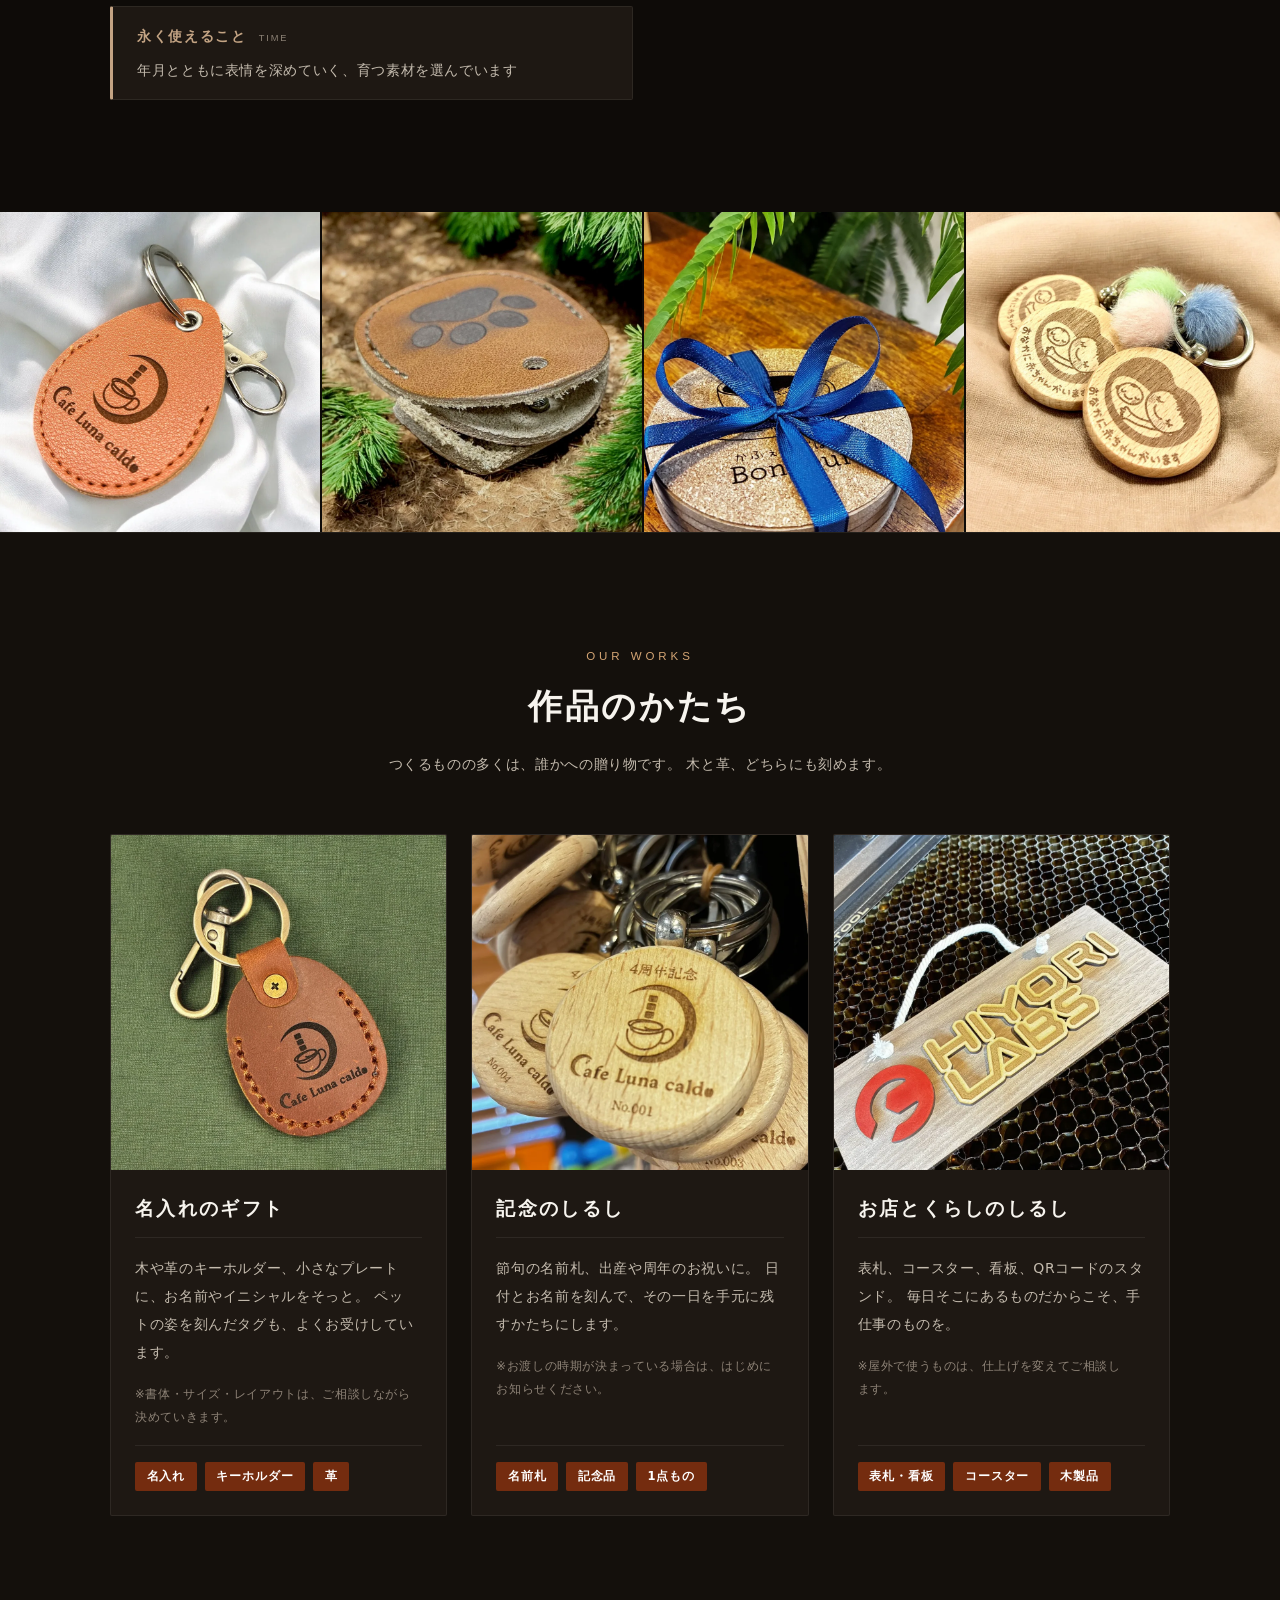
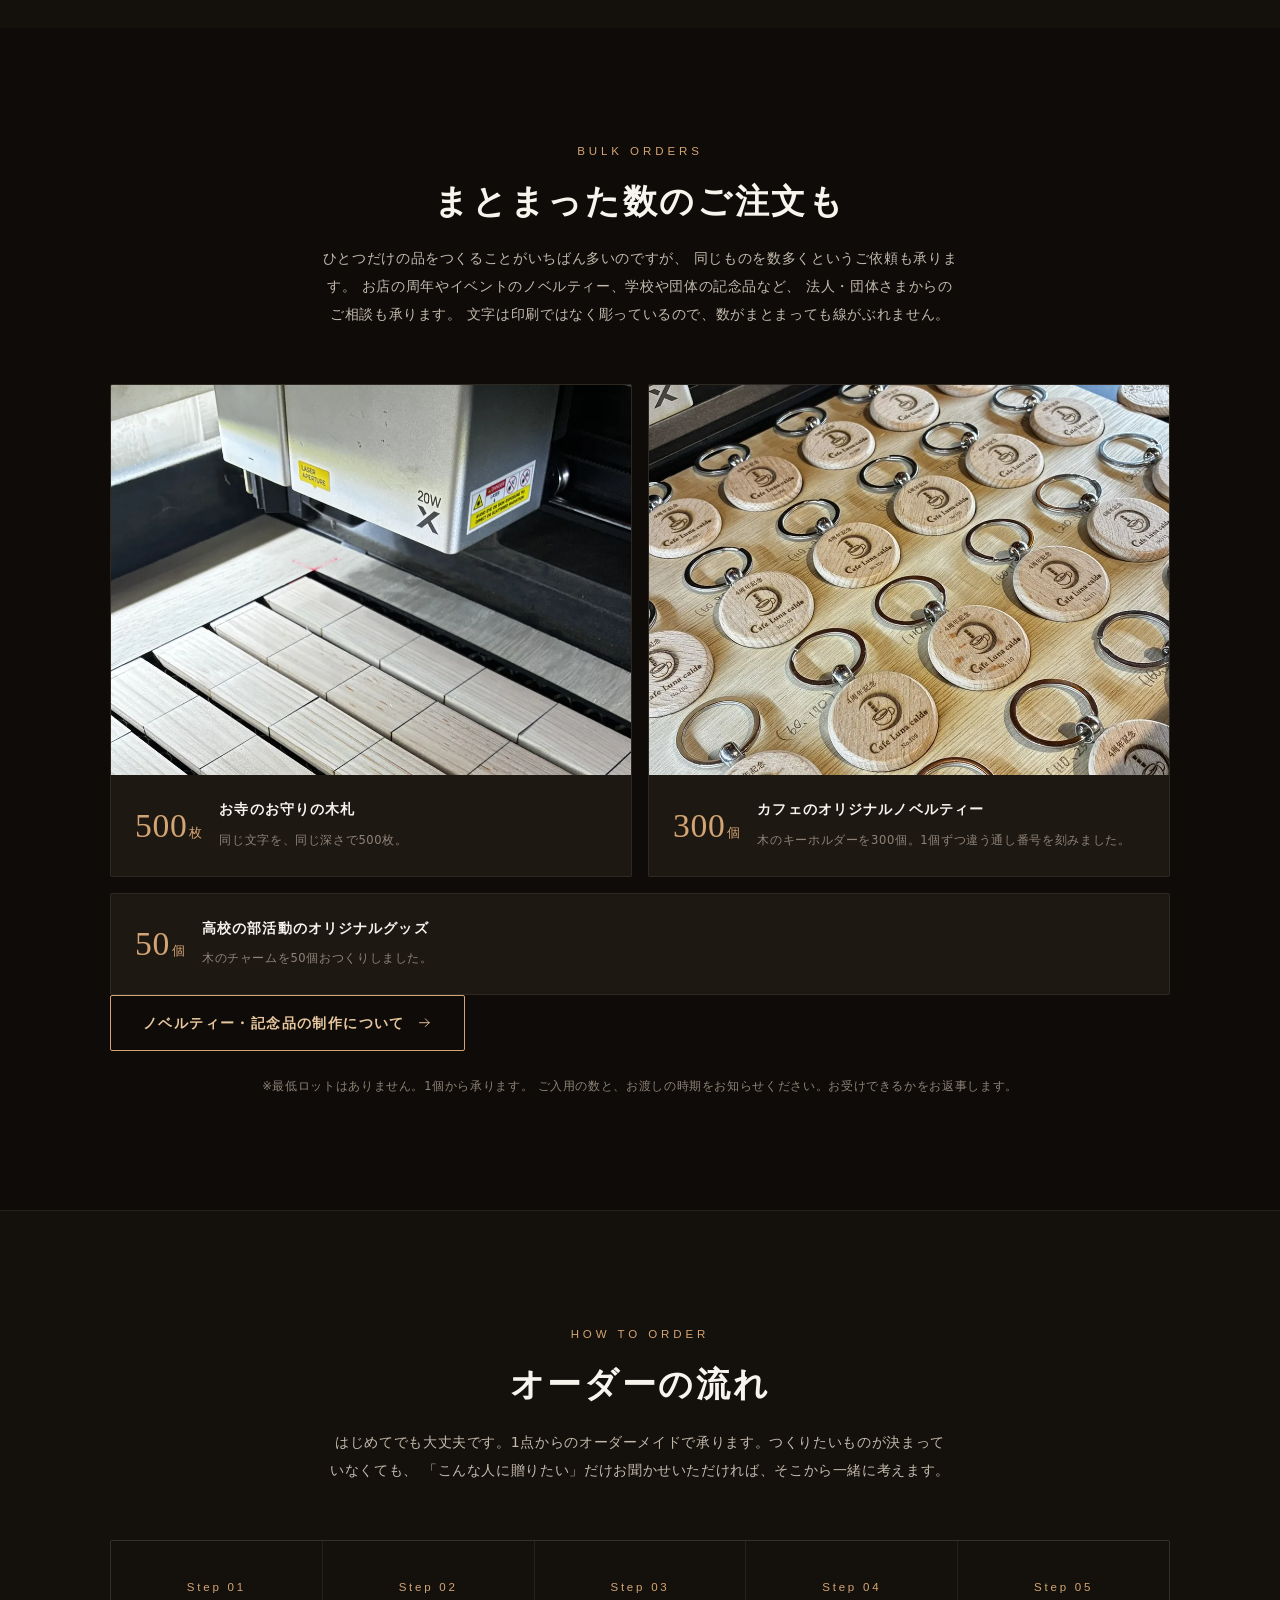
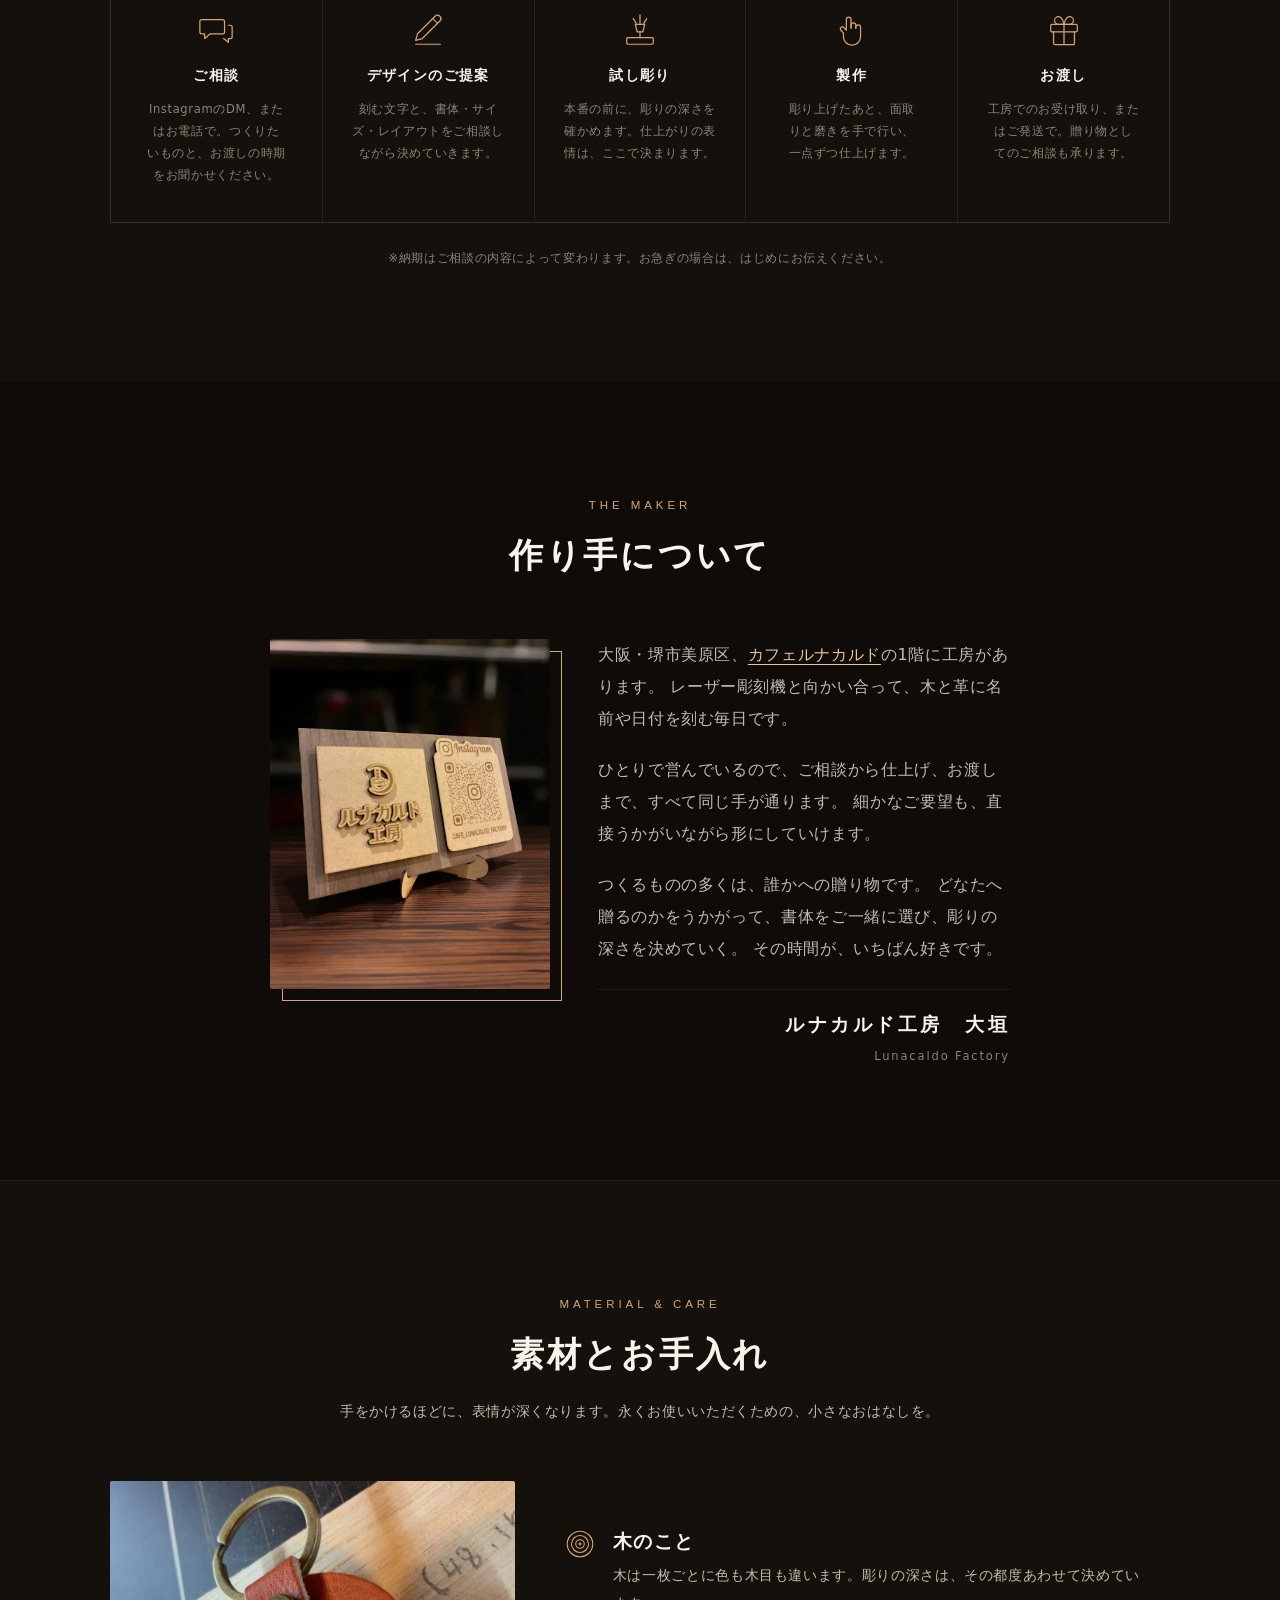
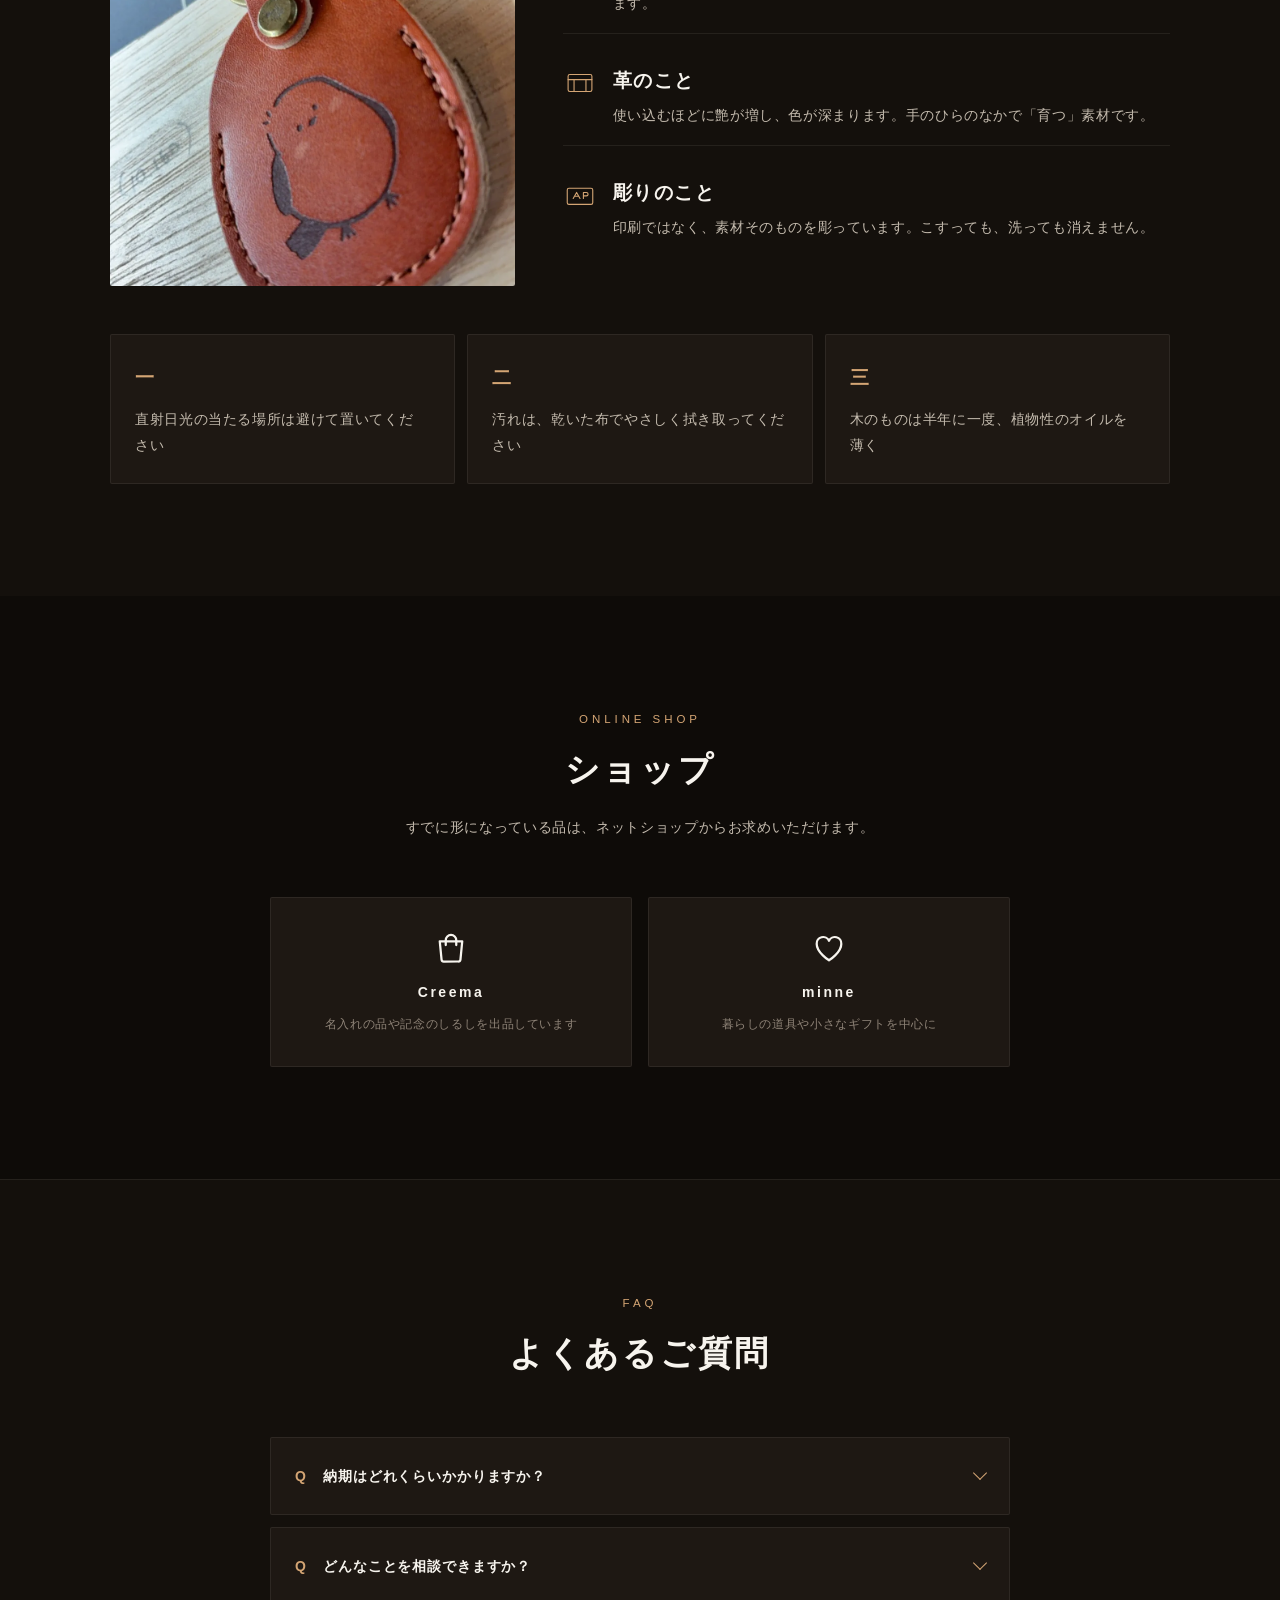
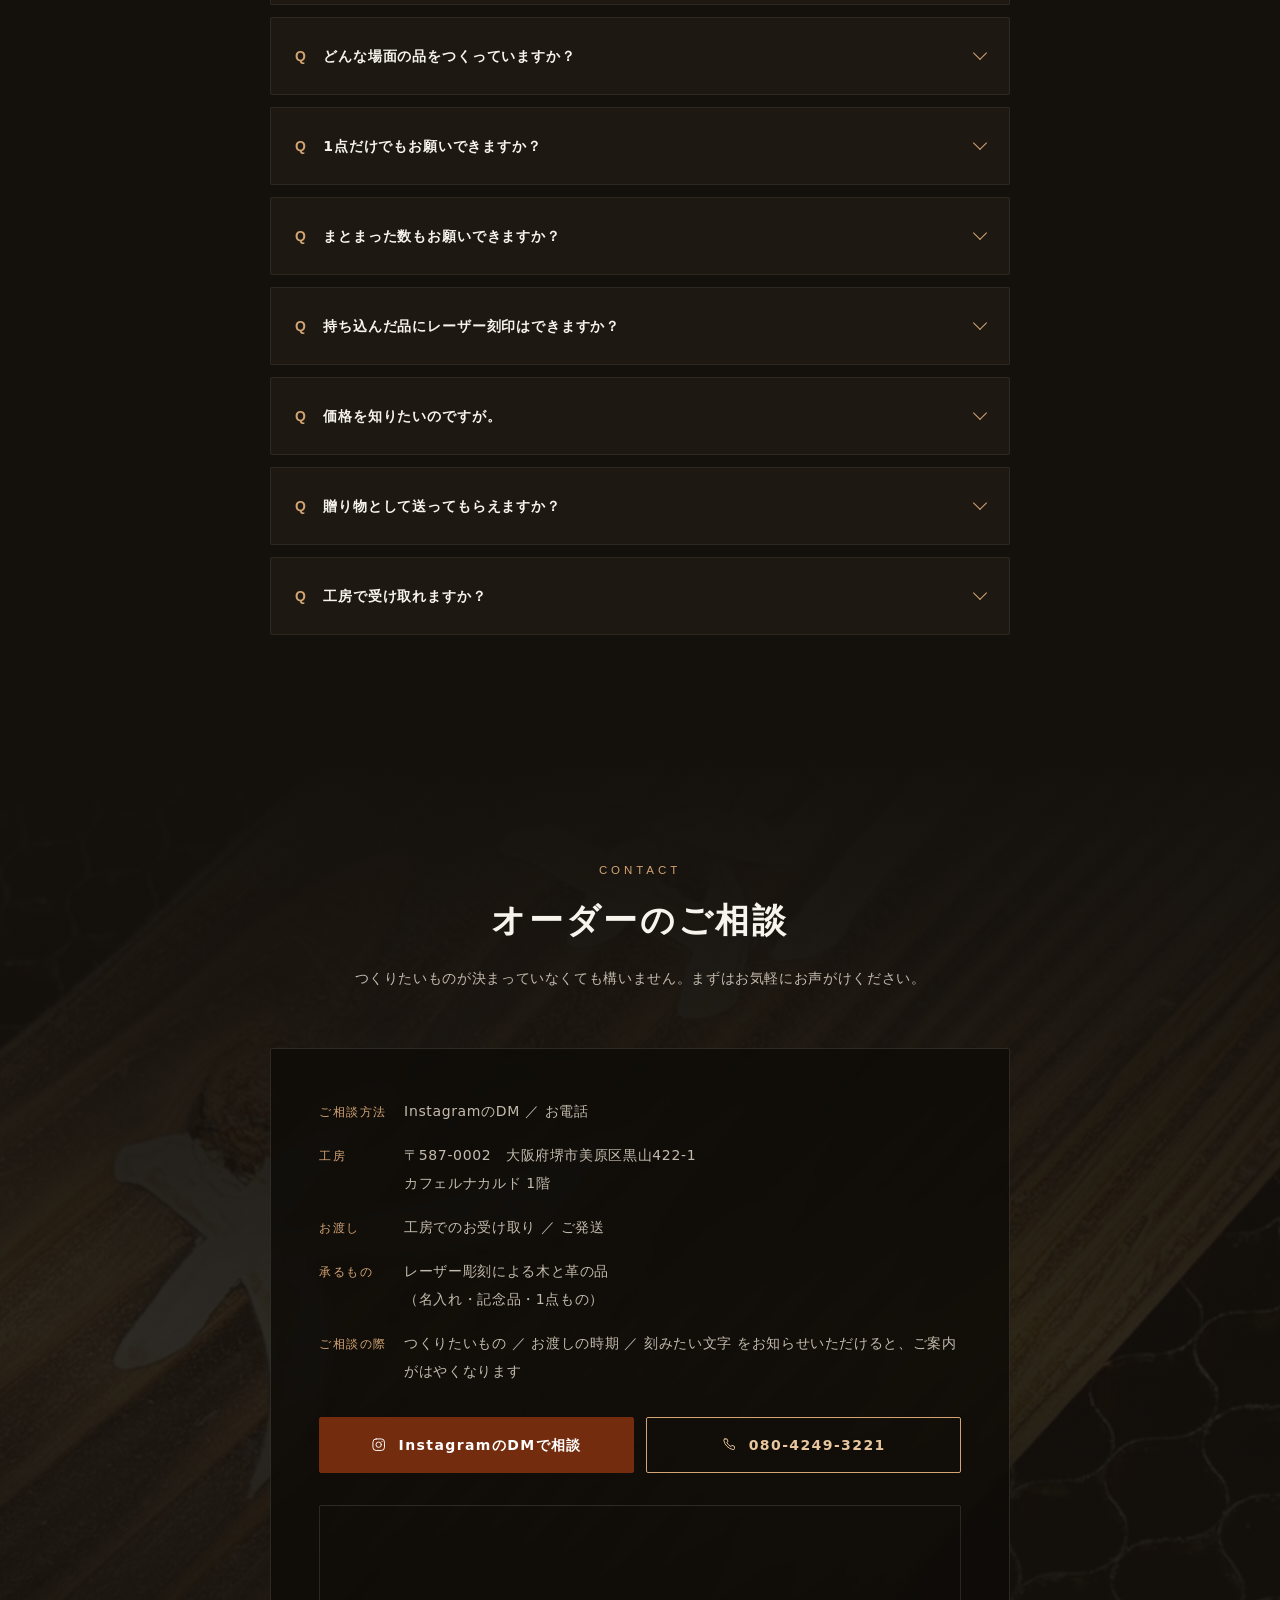
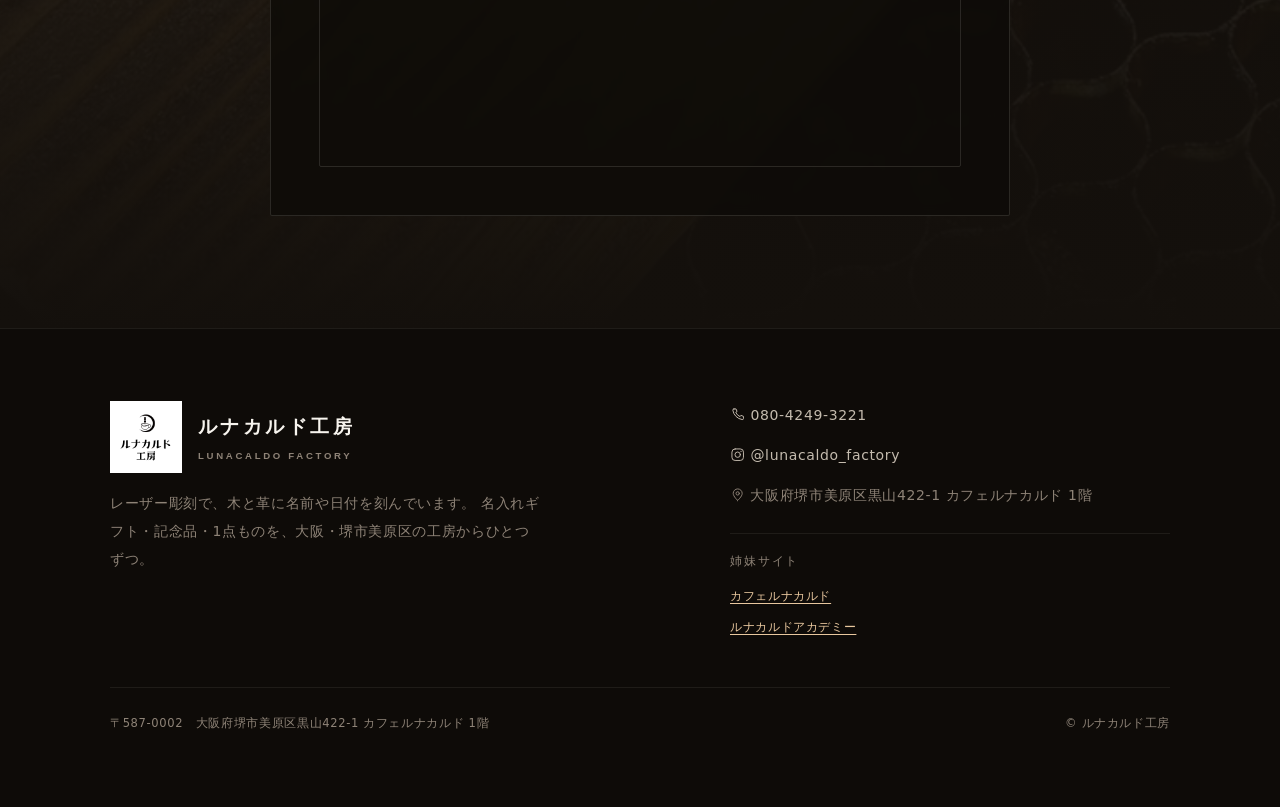
==== commit d17259d8: "ノベルティー・記念品のページを独立させた 1ページしか無いと、Googleに見せられる入口が1つしかない。トップの題は 「名入れ・レーザー刻印のオーダーメイド」で個人のお客さま向けの言葉なので、 「ノ" ====
--- a/index.html
+++ b/index.html
@@ -70,7 +70,7 @@
           { "@type": "Service", "name": "名入れのギフト", "serviceType": "レーザー彫刻による名入れ", "description": "木や革のキーホルダー、小さなプレートに、お名前やイニシャルを刻みます。書体・サイズ・レイアウトをご相談しながら決めていきます。" },
           { "@type": "Service", "name": "記念のしるし", "serviceType": "レーザー彫刻による記念品の製作", "description": "節句の名前札、出産や周年のお祝い。日付とお名前を刻んで、その一日を手元に残すかたちにします。" },
           { "@type": "Service", "name": "お店とくらしのしるし", "serviceType": "レーザー彫刻による表札・看板の製作", "description": "表札、コースター、看板、QRコードのスタンド。毎日そこにあるものを、ひとつずつ手で仕上げています。" },
-          { "@type": "Service", "name": "まとまった数のご注文", "serviceType": "レーザー彫刻によるまとまった数の製作", "description": "お店の周年やイベントのノベルティー、学校や団体の記念品など、まとまった数のご依頼も承ります。これまでに、お寺のお守りの木札を500枚、カフェのオリジナルノベルティーとして木のキーホルダーを300個、高校の部活動のオリジナルグッズとして木のチャームを50個おつくりしました。1個ずつ違う番号やお名前を刻むこともできます。" }
+          { "@type": "Service", "name": "まとまった数のご注文", "serviceType": "レーザー彫刻によるまとまった数の製作", "description": "お店の周年やイベントのノベルティー、学校や団体の記念品など、まとまった数のご依頼も承ります。最低ロットはありませんので、1個から500枚までどうぞ。これまでに、お寺のお守りの木札を500枚、カフェのオリジナルノベルティーとして木のキーホルダーを300個、高校の部活動のオリジナルグッズとして木のチャームを50個おつくりしました。1個ずつ違う番号やお名前を刻むこともできます。" }
         ]
       }
     }
@@ -84,9 +84,9 @@
   "mainEntity": [
     { "@type": "Question", "name": "納期はどれくらいかかりますか？", "acceptedAnswer": { "@type": "Answer", "text": "ご相談の内容によって変わります。お渡しの時期が決まっている場合は、はじめにお伝えください。できるかぎり合わせてご相談します。" } },
     { "@type": "Question", "name": "どんなことを相談できますか？", "acceptedAnswer": { "@type": "Answer", "text": "書体・サイズ・レイアウトをご相談しながら決めていきます。刻みたい文字や、お渡しになる相手のことも、よろしければお聞かせください。" } },
-    { "@type": "Question", "name": "どんな場面の品をつくっていますか？", "acceptedAnswer": { "@type": "Answer", "text": "誕生日、父の日や母の日、卒業や卒園、退職や送別、開店祝いや周年記念など、さまざまな場面の品をお作りしています。節句の名前札や出産のお祝い、お店のノベルティーもよくお受けしています。ご相談のときに、どなたへ贈るのかをお聞かせください。" } },
+    { "@type": "Question", "name": "どんな場面の品をつくっていますか？", "acceptedAnswer": { "@type": "Answer", "text": "誕生日、父の日や母の日、敬老の日、卒業や卒園、退職や送別、開店祝いや周年記念など、さまざまな場面の品をお作りしています。節句の名前札や出産のお祝い、お店のノベルティーもよくお受けしています。ご相談のときに、どなたへ贈るのかをお聞かせください。" } },
     { "@type": "Question", "name": "1点だけでもお願いできますか？", "acceptedAnswer": { "@type": "Answer", "text": "はい、1点から承ります。オーダーメイドでひとつだけの品をつくることが、いちばん多いご依頼です。" } },
-    { "@type": "Question", "name": "まとまった数もお願いできますか？", "acceptedAnswer": { "@type": "Answer", "text": "承ります。これまでに、お寺のお守りの木札を500枚、カフェのオリジナルノベルティーとして木のキーホルダーを300個、高校の部活動のオリジナルグッズとして木のチャームを50個おつくりしました。1個ずつ違う番号やお名前を刻むこともできます。お店やイベントのノベルティー、学校や団体の記念品も承りますので、ご入用の数と、お渡しの時期をお知らせください。" } },
+    { "@type": "Question", "name": "まとまった数もお願いできますか？", "acceptedAnswer": { "@type": "Answer", "text": "承ります。最低ロットはありませんので、1個から500枚までどうぞ。これまでに、お寺のお守りの木札を500枚、カフェのオリジナルノベルティーとして木のキーホルダーを300個、高校の部活動のオリジナルグッズとして木のチャームを50個おつくりしました。1個ずつ違う番号やお名前を刻むこともできます。お店やイベントのノベルティー、学校や団体の記念品も承りますので、ご入用の数と、お渡しの時期をお知らせください。" } },
     { "@type": "Question", "name": "持ち込んだ品にレーザー刻印はできますか？", "acceptedAnswer": { "@type": "Answer", "text": "条件が合えばお受けしています。ただし、お持ちの品は本番と同じもので試し彫りができないぶん、仕上がりが思ったとおりにならないことがあります。替えのきかない品であればなおさらです。その可能性をご承知いただけることが条件になります。まずは品物のお写真をお送りいただければ、お受けできるかをお返事します。" } },
     { "@type": "Question", "name": "価格を知りたいのですが。", "acceptedAnswer": { "@type": "Answer", "text": "大きさや彫る内容によって変わるため、ご相談のときに内容をうかがったうえでご案内しています。Creema・minne では、出品中の品の価格をそのままご覧いただけます。" } },
     { "@type": "Question", "name": "贈り物として送ってもらえますか？", "acceptedAnswer": { "@type": "Answer", "text": "承ります。包みやお届け先のご希望は、ご相談のときにお伝えください。" } },
@@ -535,8 +535,16 @@
       </li>
     </ul>
 
+    <div class="btns reveal" data-reveal="fade" style="justify-content:center">
+      <a class="btn btn--maple" href="/novelty/">
+        <span>ノベルティー・記念品の制作について</span>
+        <svg class="btn__icon" aria-hidden="true" focusable="false"><use href="#ico-arrow"/></svg>
+      </a>
+    </div>
+
     <p class="flow__note reveal" data-reveal="fade">
-      ※ご入用の数と、お渡しの時期をお知らせください。お受けできるかをお返事します。
+      ※最低ロットはありません。1個から承ります。
+      ご入用の数と、お渡しの時期をお知らせください。お受けできるかをお返事します。
     </p>
   </div>
 </section>
@@ -740,7 +748,7 @@
       <details>
         <summary><span class="q">Q</span>どんな場面の品をつくっていますか？</summary>
         <div class="faq__answer">
-          <p>誕生日、父の日や母の日、卒業や卒園、退職や送別、開店祝いや周年記念など、さまざまな場面の品をお作りしています。節句の名前札や出産のお祝い、お店のノベルティーもよくお受けしています。ご相談のときに、どなたへ贈るのかをお聞かせください。</p>
+          <p>誕生日、父の日や母の日、敬老の日、卒業や卒園、退職や送別、開店祝いや周年記念など、さまざまな場面の品をお作りしています。節句の名前札や出産のお祝い、お店のノベルティーもよくお受けしています。ご相談のときに、どなたへ贈るのかをお聞かせください。</p>
         </div>
       </details>
       <details>
@@ -752,7 +760,7 @@
       <details>
         <summary><span class="q">Q</span>まとまった数もお願いできますか？</summary>
         <div class="faq__answer">
-          <p>承ります。これまでに、お寺のお守りの木札を500枚、カフェのオリジナルノベルティーとして木のキーホルダーを300個、高校の部活動のオリジナルグッズとして木のチャームを50個おつくりしました。1個ずつ違う番号やお名前を刻むこともできます。お店やイベントのノベルティー、学校や団体の記念品も承りますので、ご入用の数と、お渡しの時期をお知らせください。</p>
+          <p>承ります。最低ロットはありませんので、1個から500枚までどうぞ。これまでに、お寺のお守りの木札を500枚、カフェのオリジナルノベルティーとして木のキーホルダーを300個、高校の部活動のオリジナルグッズとして木のチャームを50個おつくりしました。1個ずつ違う番号やお名前を刻むこともできます。お店やイベントのノベルティー、学校や団体の記念品も承りますので、ご入用の数と、お渡しの時期をお知らせください。</p>
         </div>
       </details>
       <details>
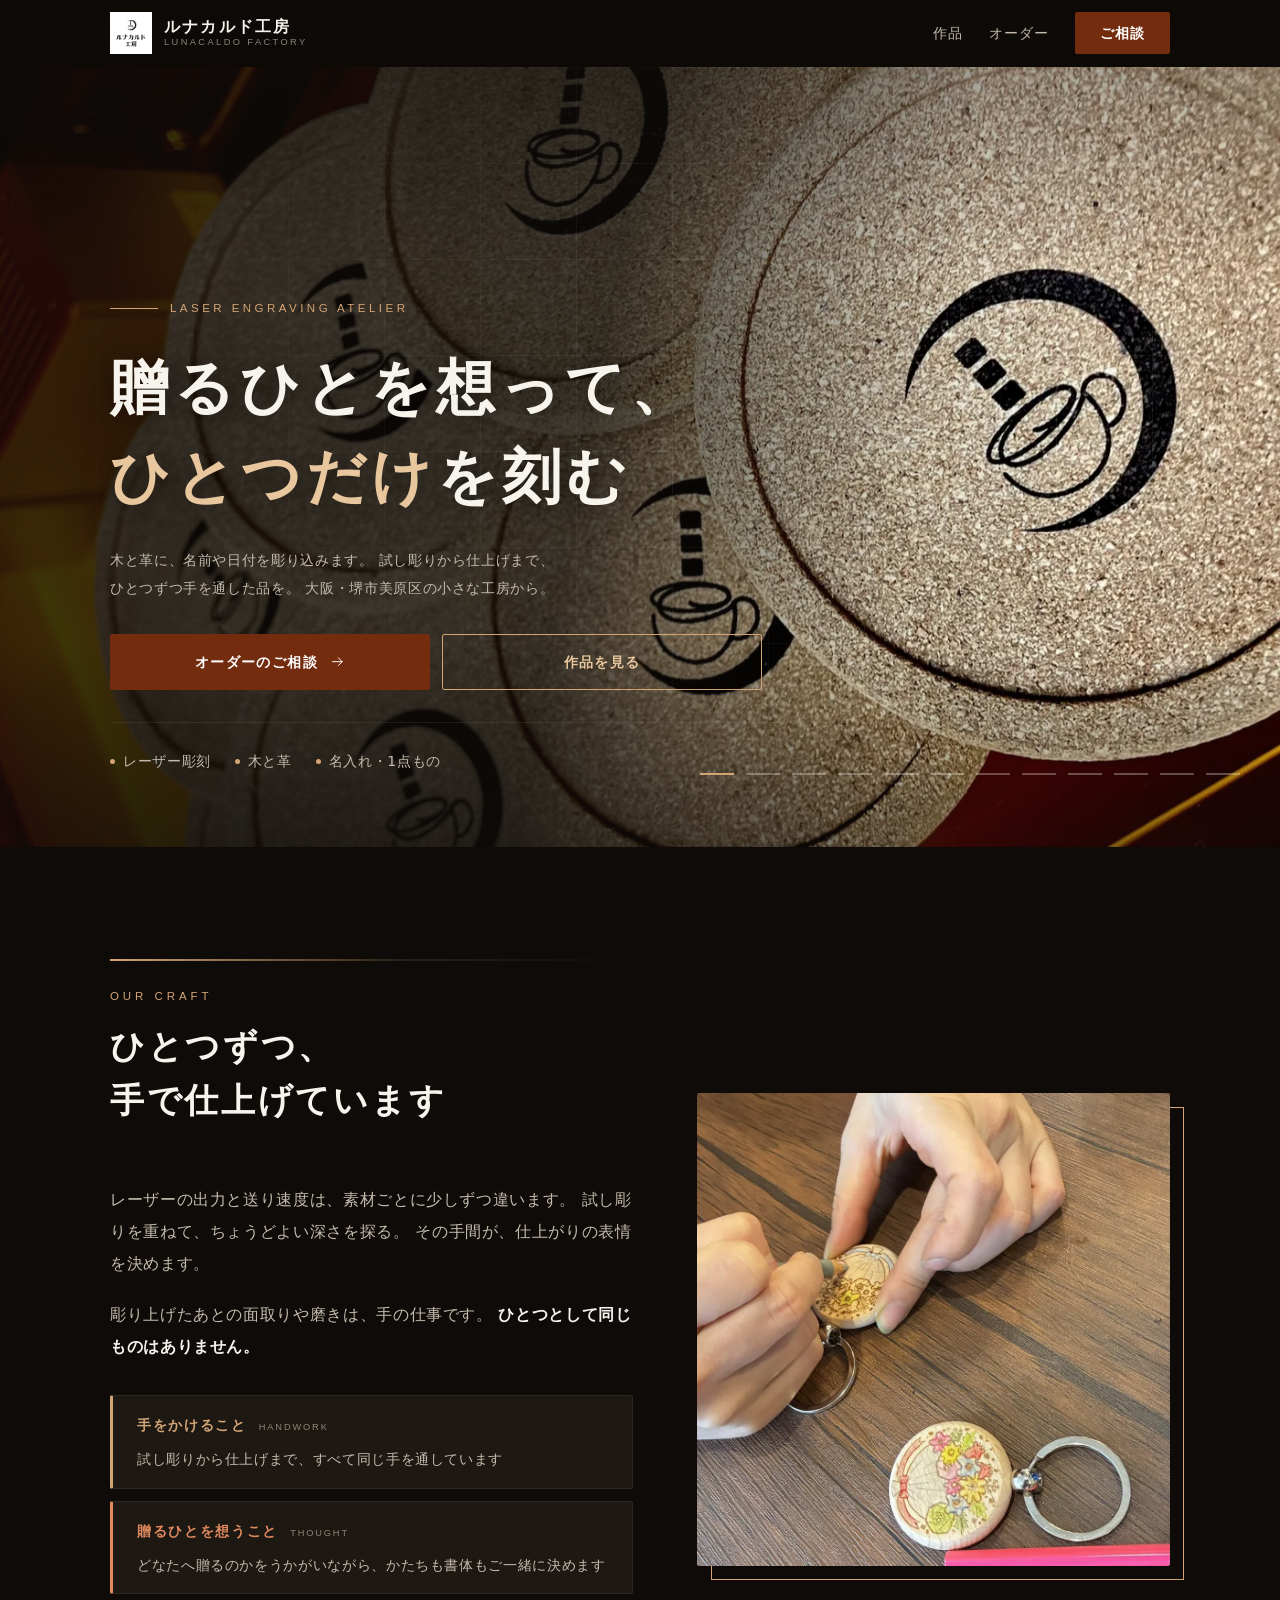
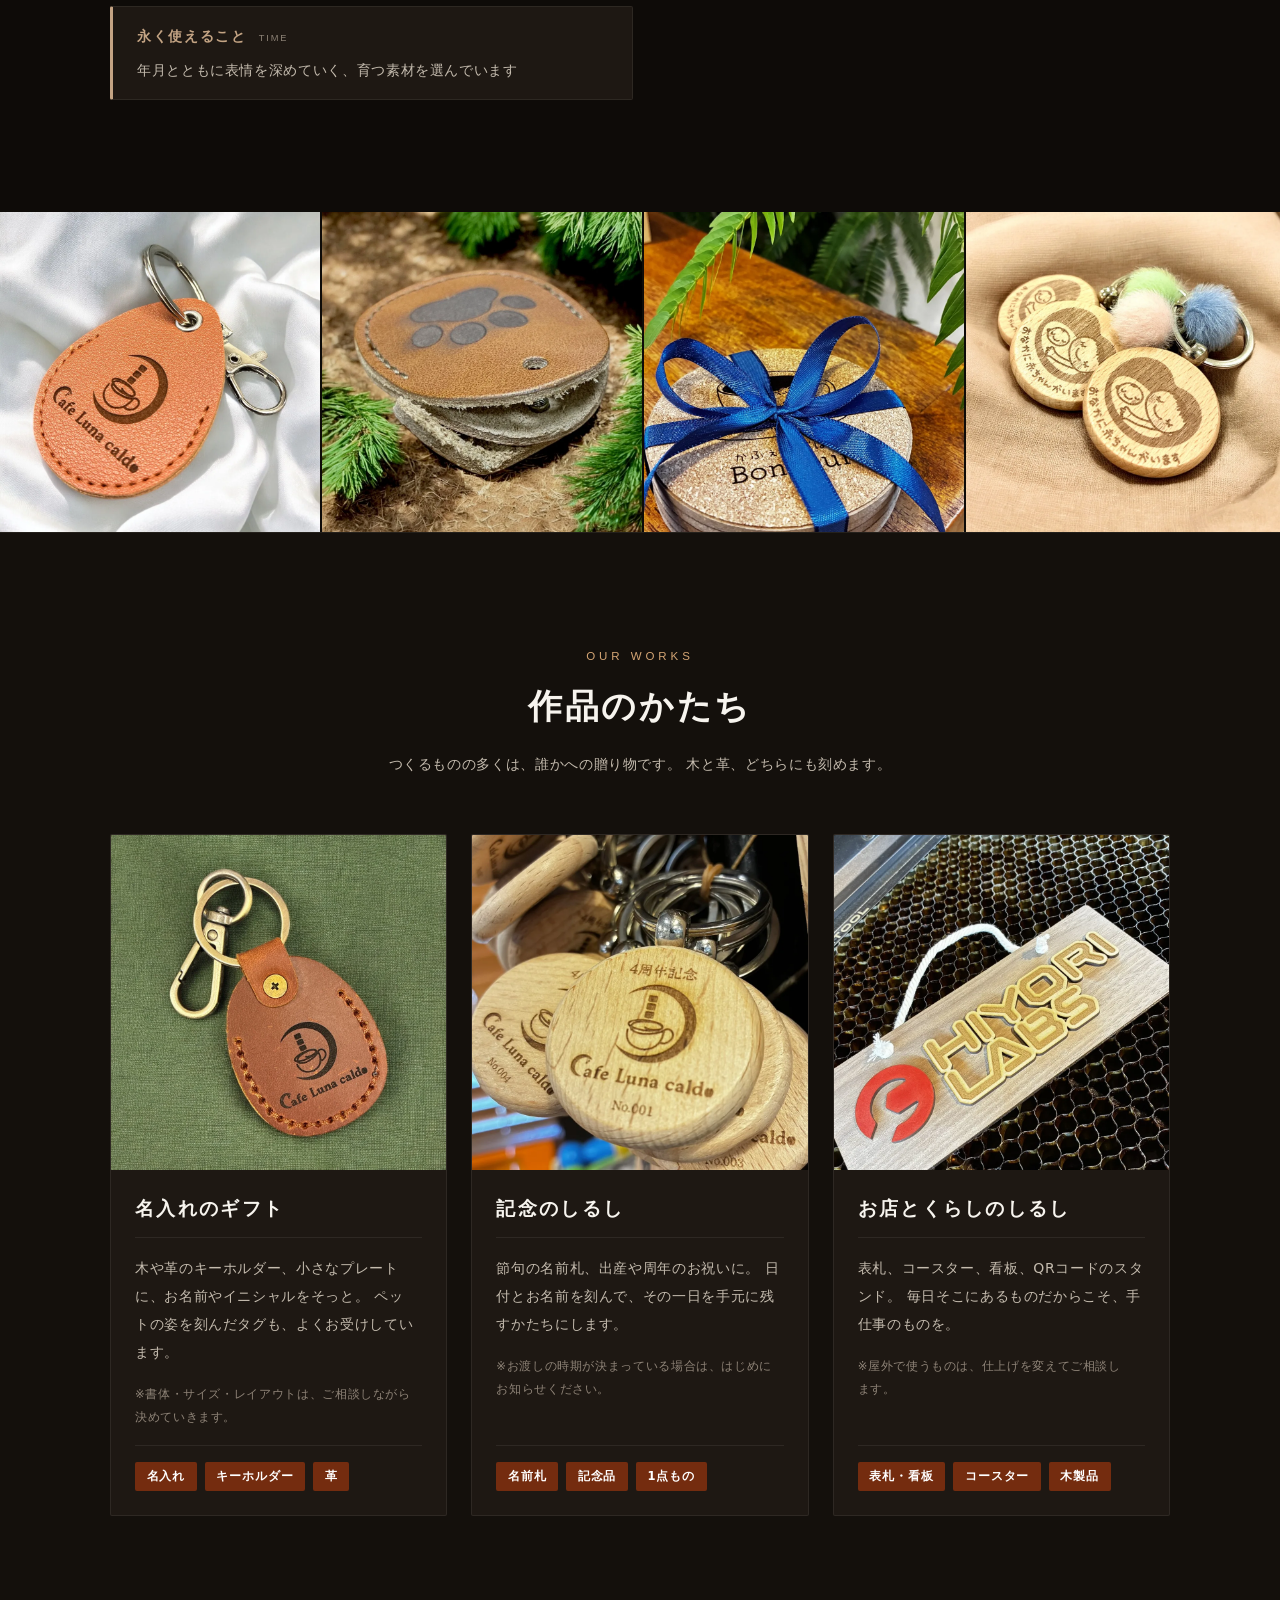
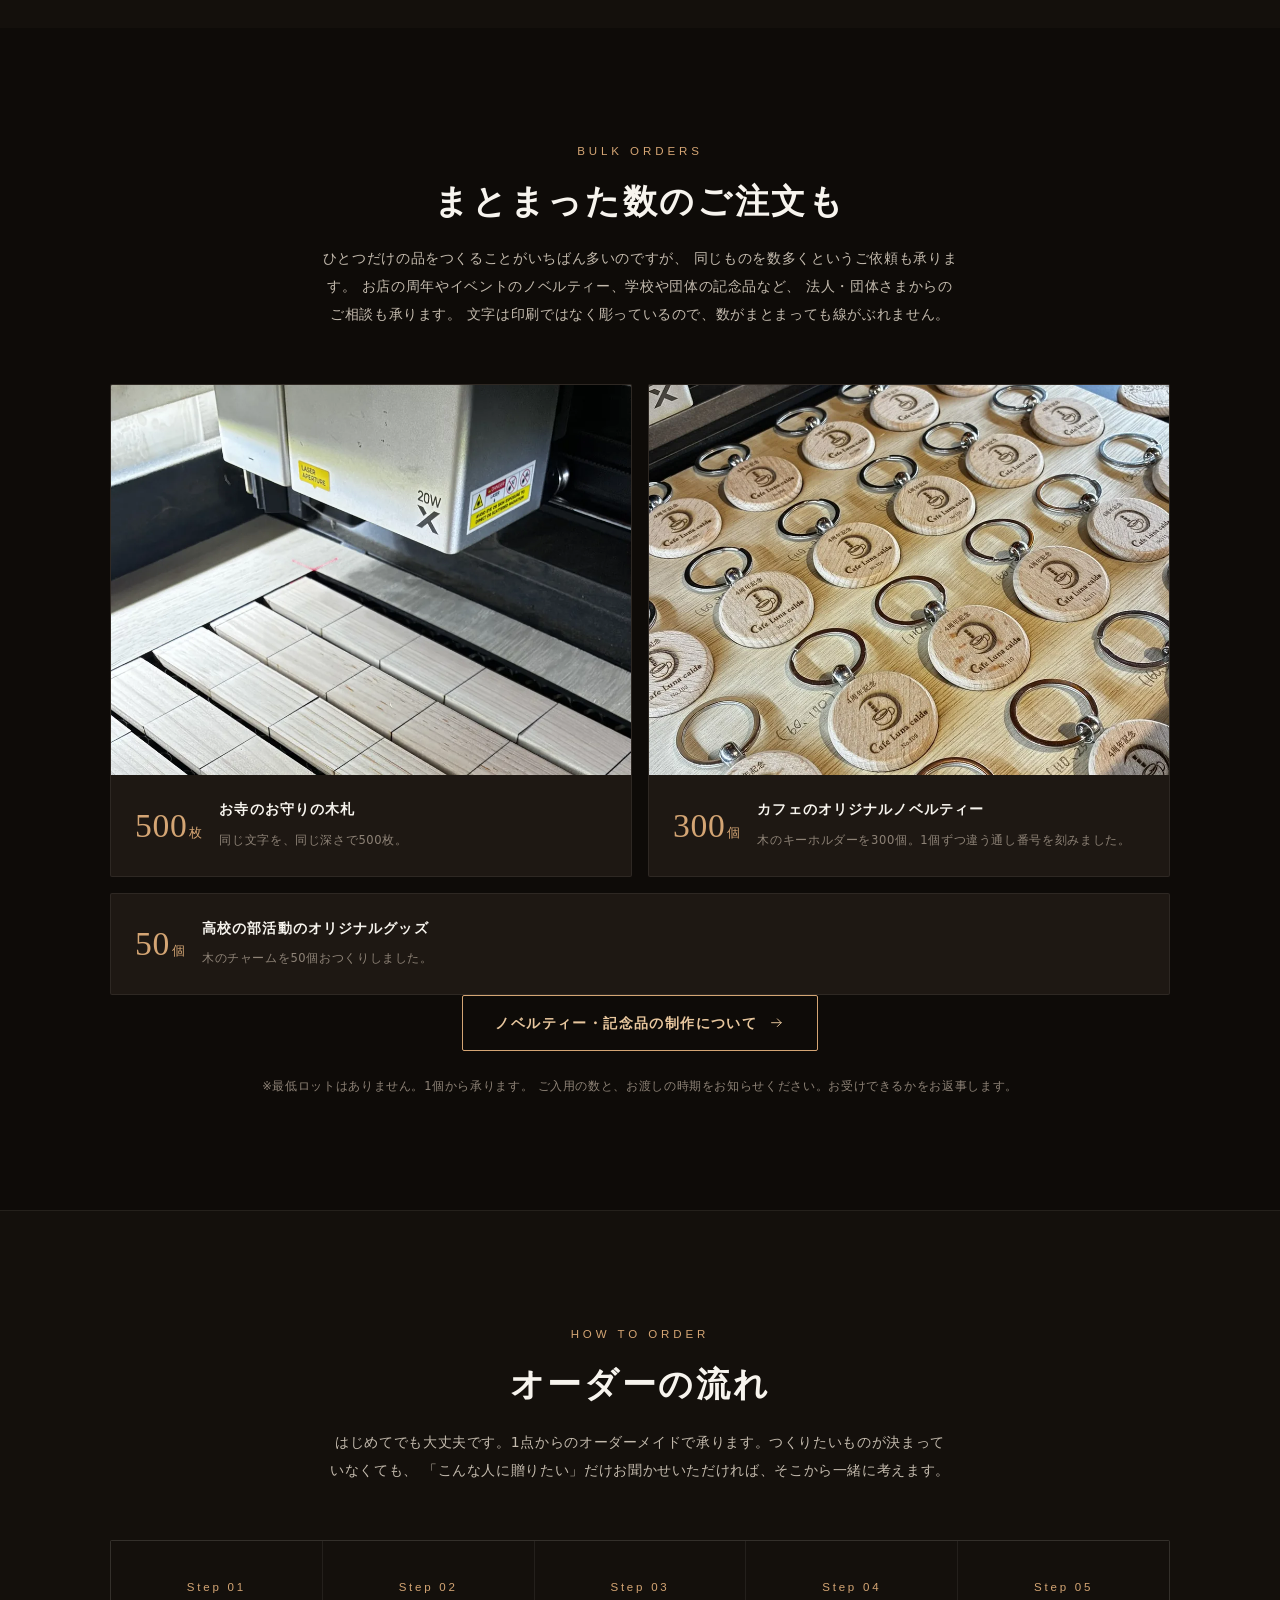
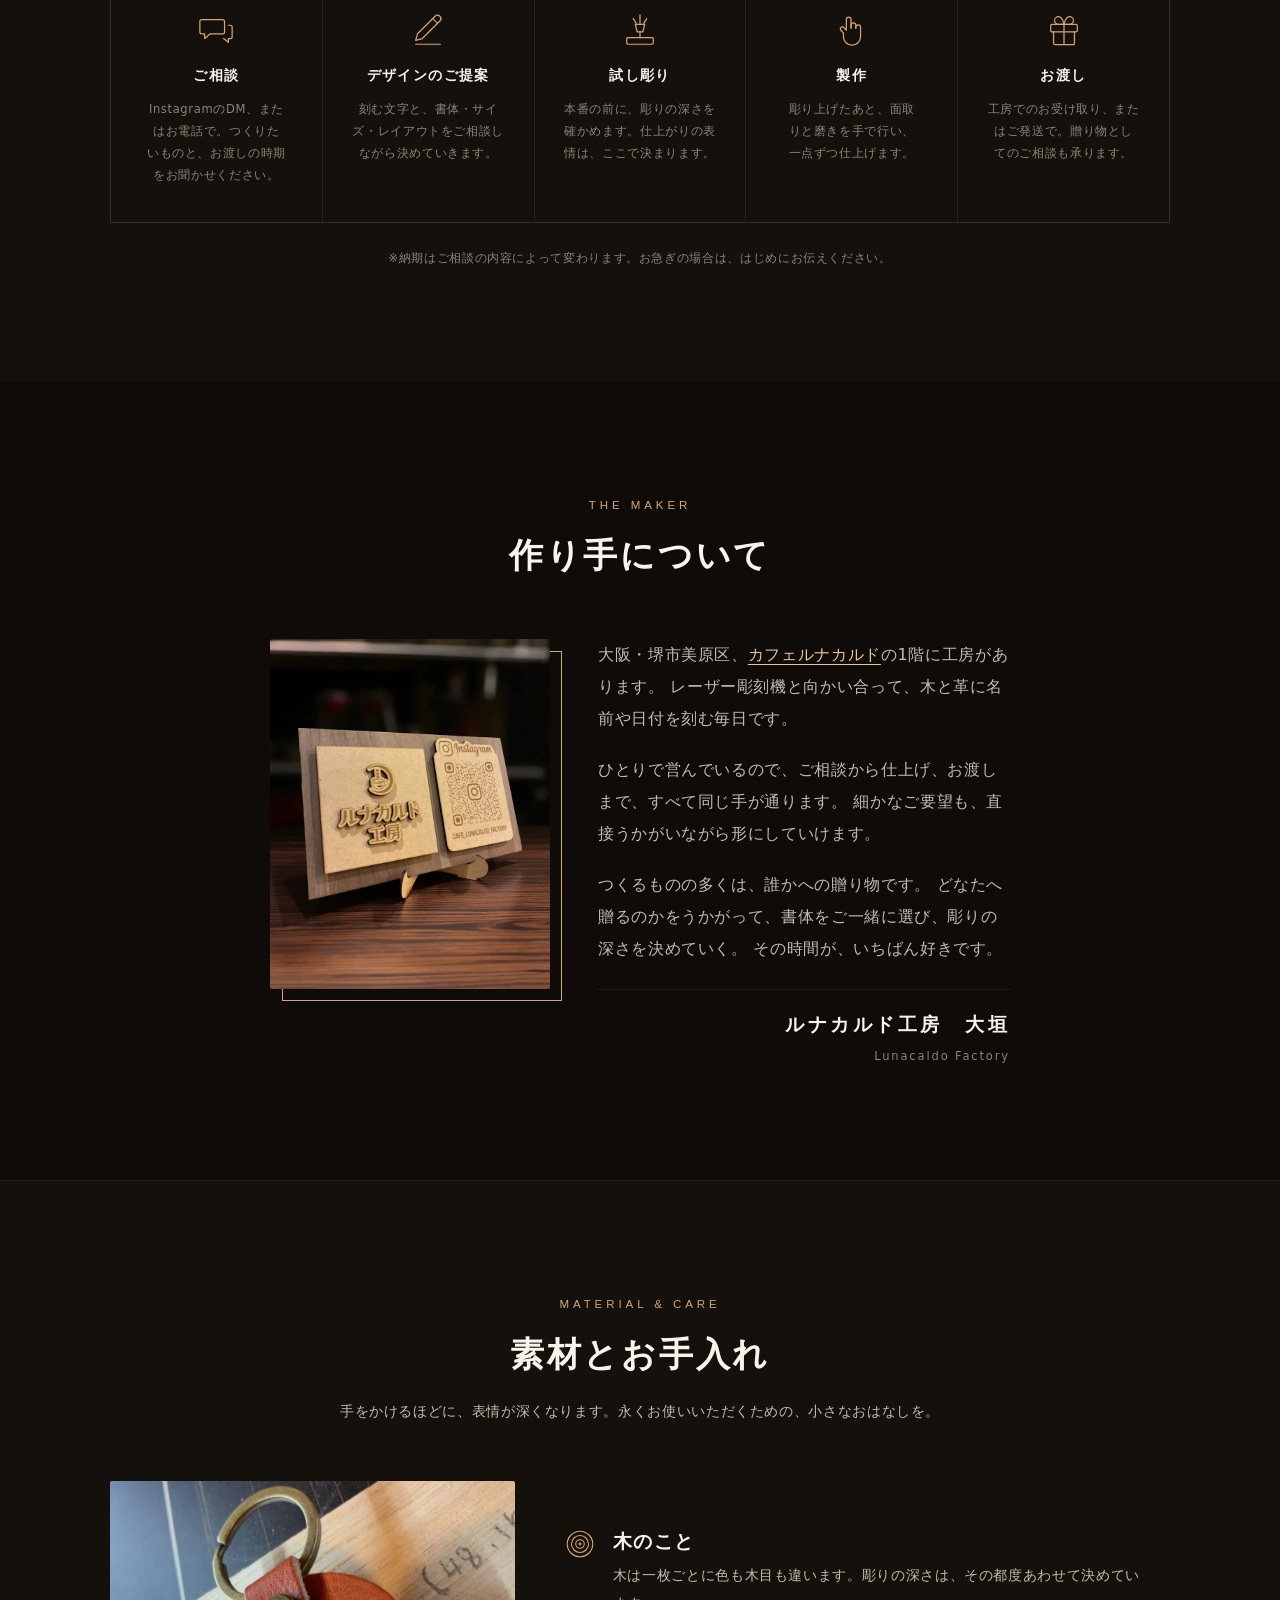
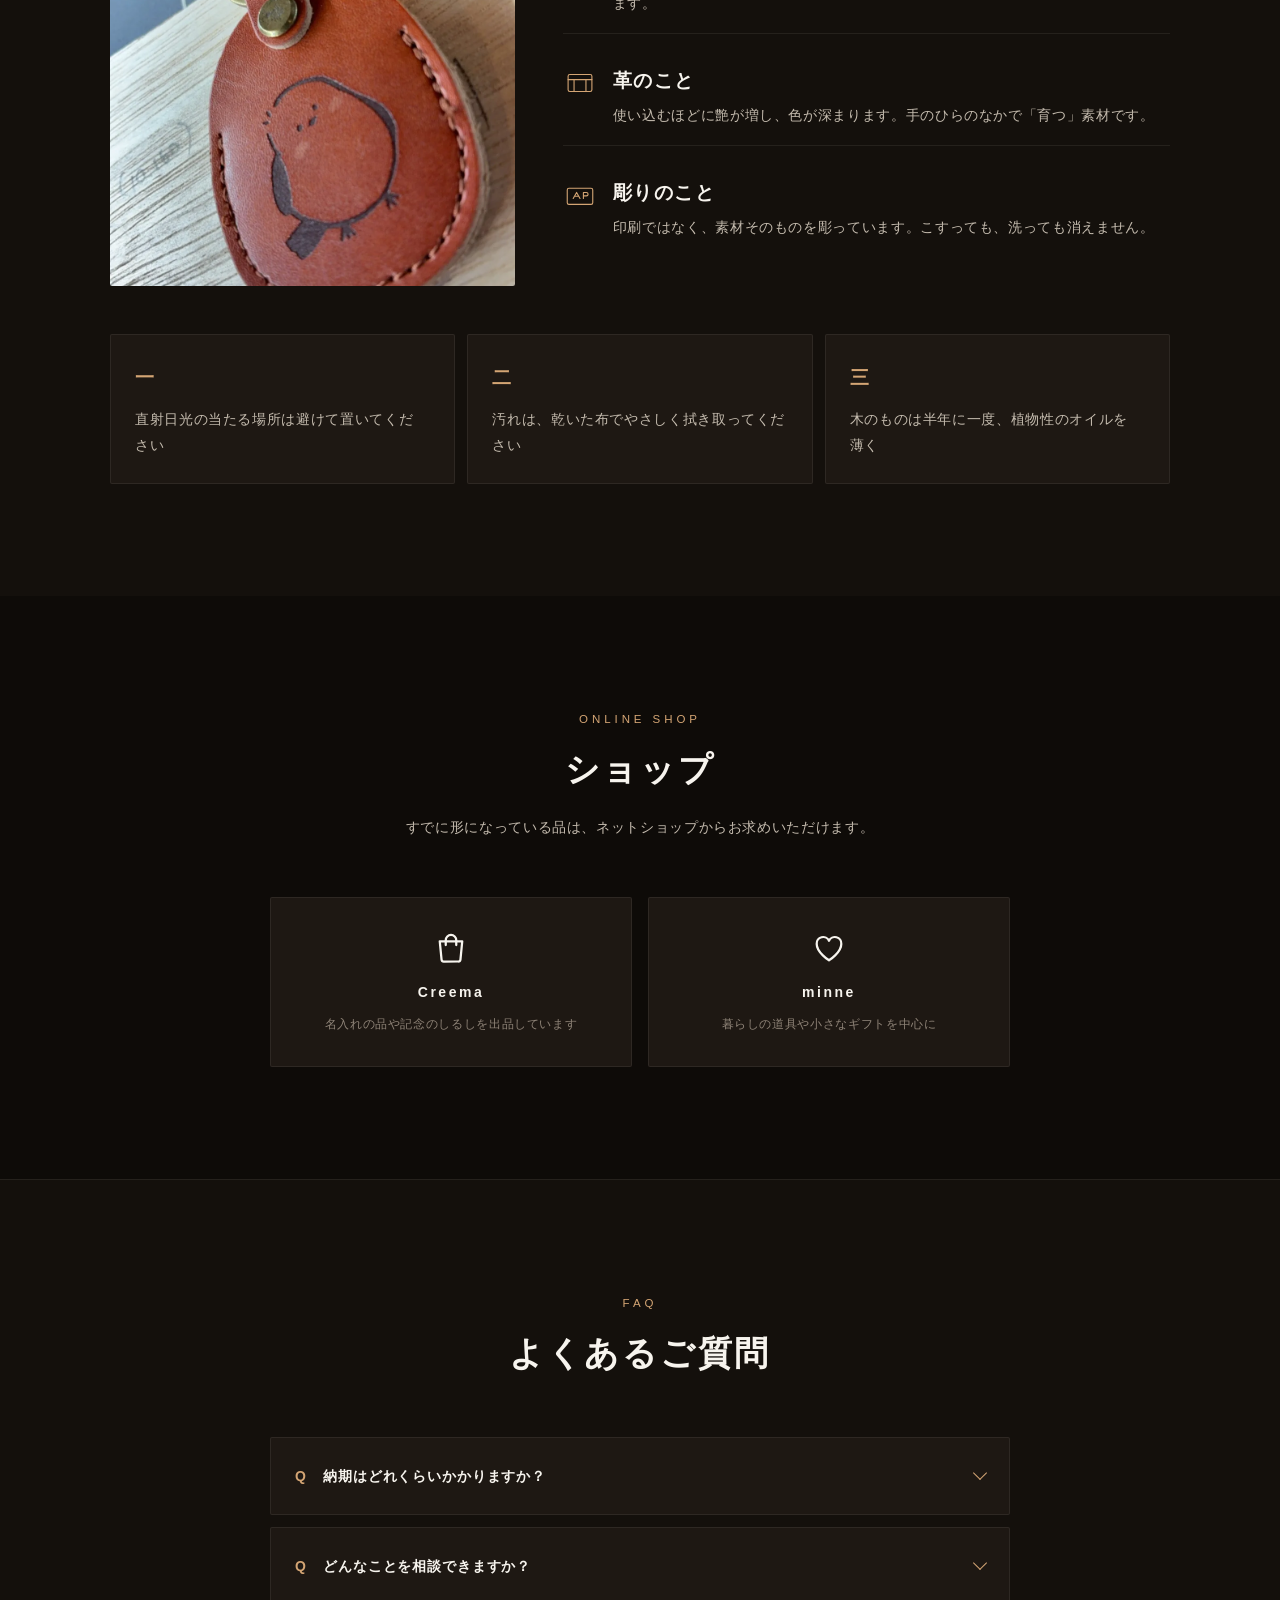
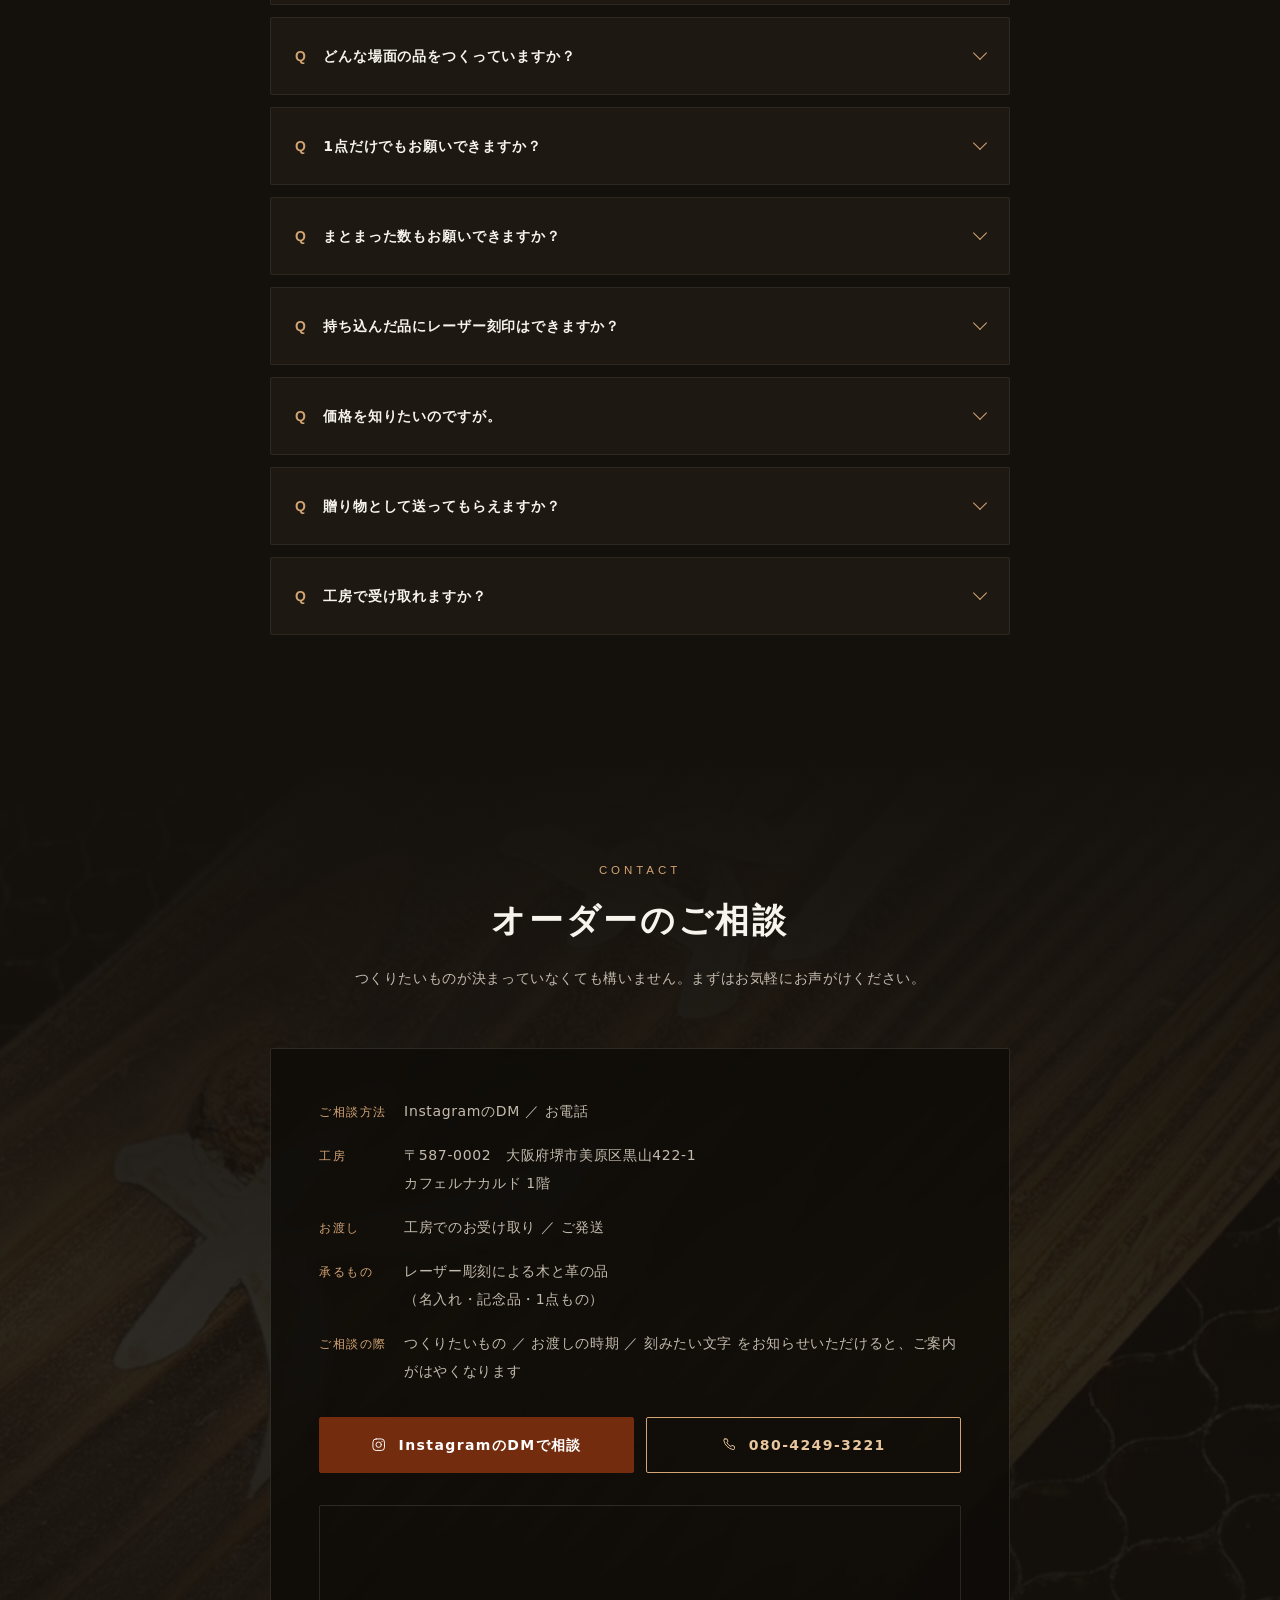
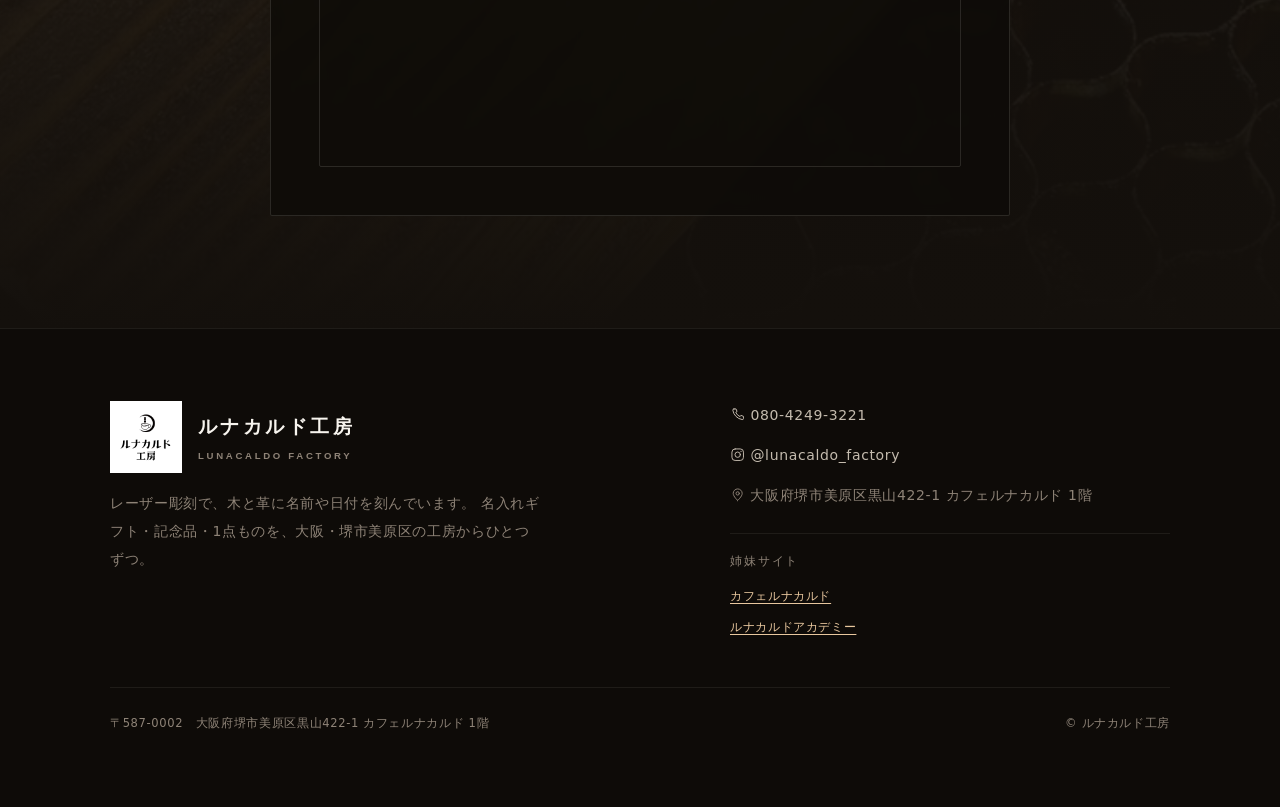
==== commit 04aec85d: "ボタンが中央に揃っていなかったのを直した ボタン列に .btns というクラスを書いていたが、これは姉妹サイト（カフェ）の クラスで、このサイトには定義が無かった。ただの div のままだったので j" ====
--- a/index.html
+++ b/index.html
@@ -9,7 +9,7 @@
 <link rel="canonical" href="https://lunacaldofactory.com/">
 <link rel="icon" href="img/favicon.png" sizes="180x180">
 <link rel="apple-touch-icon" href="img/favicon.png">
-<link rel="stylesheet" href="css/style.css?v=1b6798e3">
+<link rel="stylesheet" href="css/style.css?v=69caff7a">
 <script>
 /* JSが有効な間だけスクロール演出を有効にする。
    万一 main.js が読み込めなかったときは .js を外し、全内容を素のまま表示する。 */
@@ -535,7 +535,7 @@
       </li>
     </ul>
 
-    <div class="btns reveal" data-reveal="fade" style="justify-content:center">
+    <div class="actions-center reveal" data-reveal="fade">
       <a class="btn btn--maple" href="/novelty/">
         <span>ノベルティー・記念品の制作について</span>
         <svg class="btn__icon" aria-hidden="true" focusable="false"><use href="#ico-arrow"/></svg>
--- a/css/style.css
+++ b/css/style.css
@@ -1013,6 +1013,16 @@
   gap: var(--s-3);
   grid-template-columns: repeat(auto-fit, minmax(210px, 1fr));
 }
+/* ボタンを1〜2個だけ中央に並べる行。
+   .contact__actions は枠いっぱいに引き伸ばす格子なので、
+   単独のボタンを真ん中に置きたいときはこちらを使う */
+.actions-center {
+  display: flex;
+  flex-wrap: wrap;
+  gap: var(--s-3);
+  justify-content: center;
+}
+
 .contact__map {
   margin-top: var(--s-6);
   border: 1px solid var(--line);
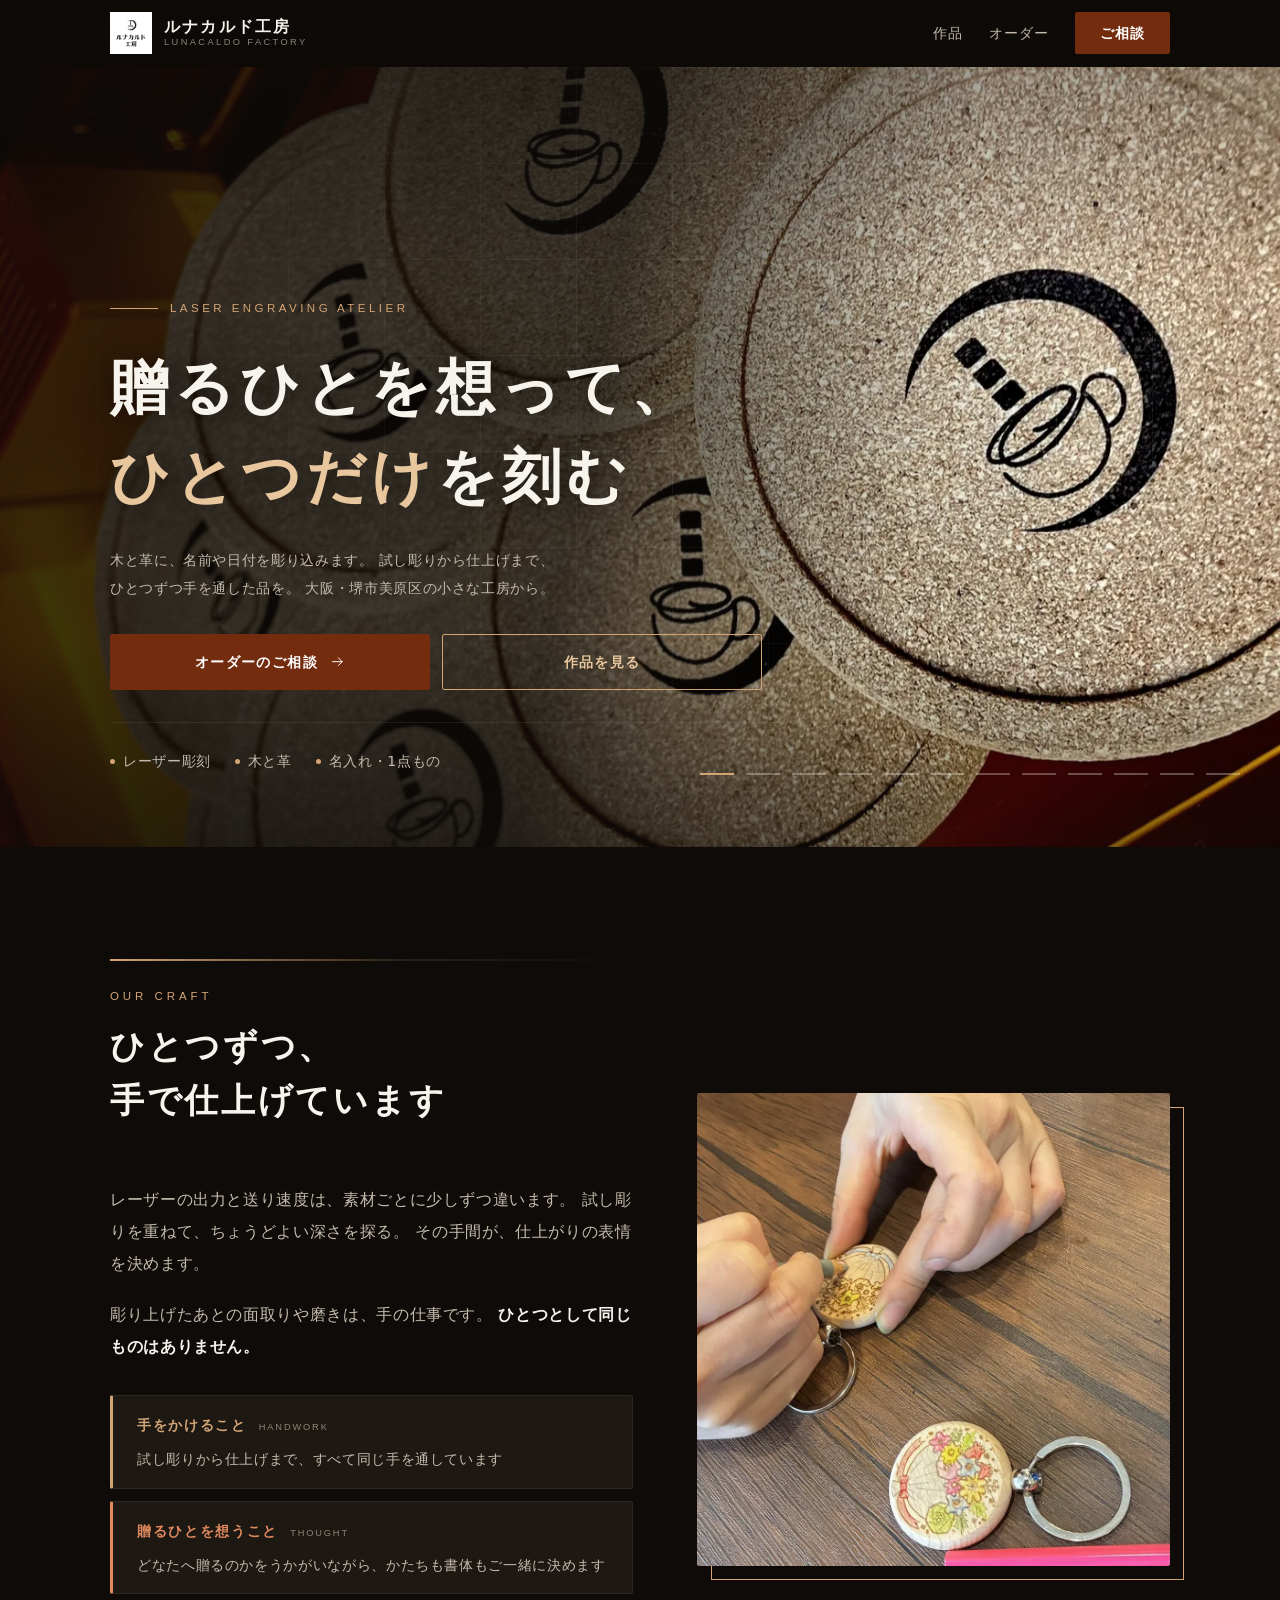
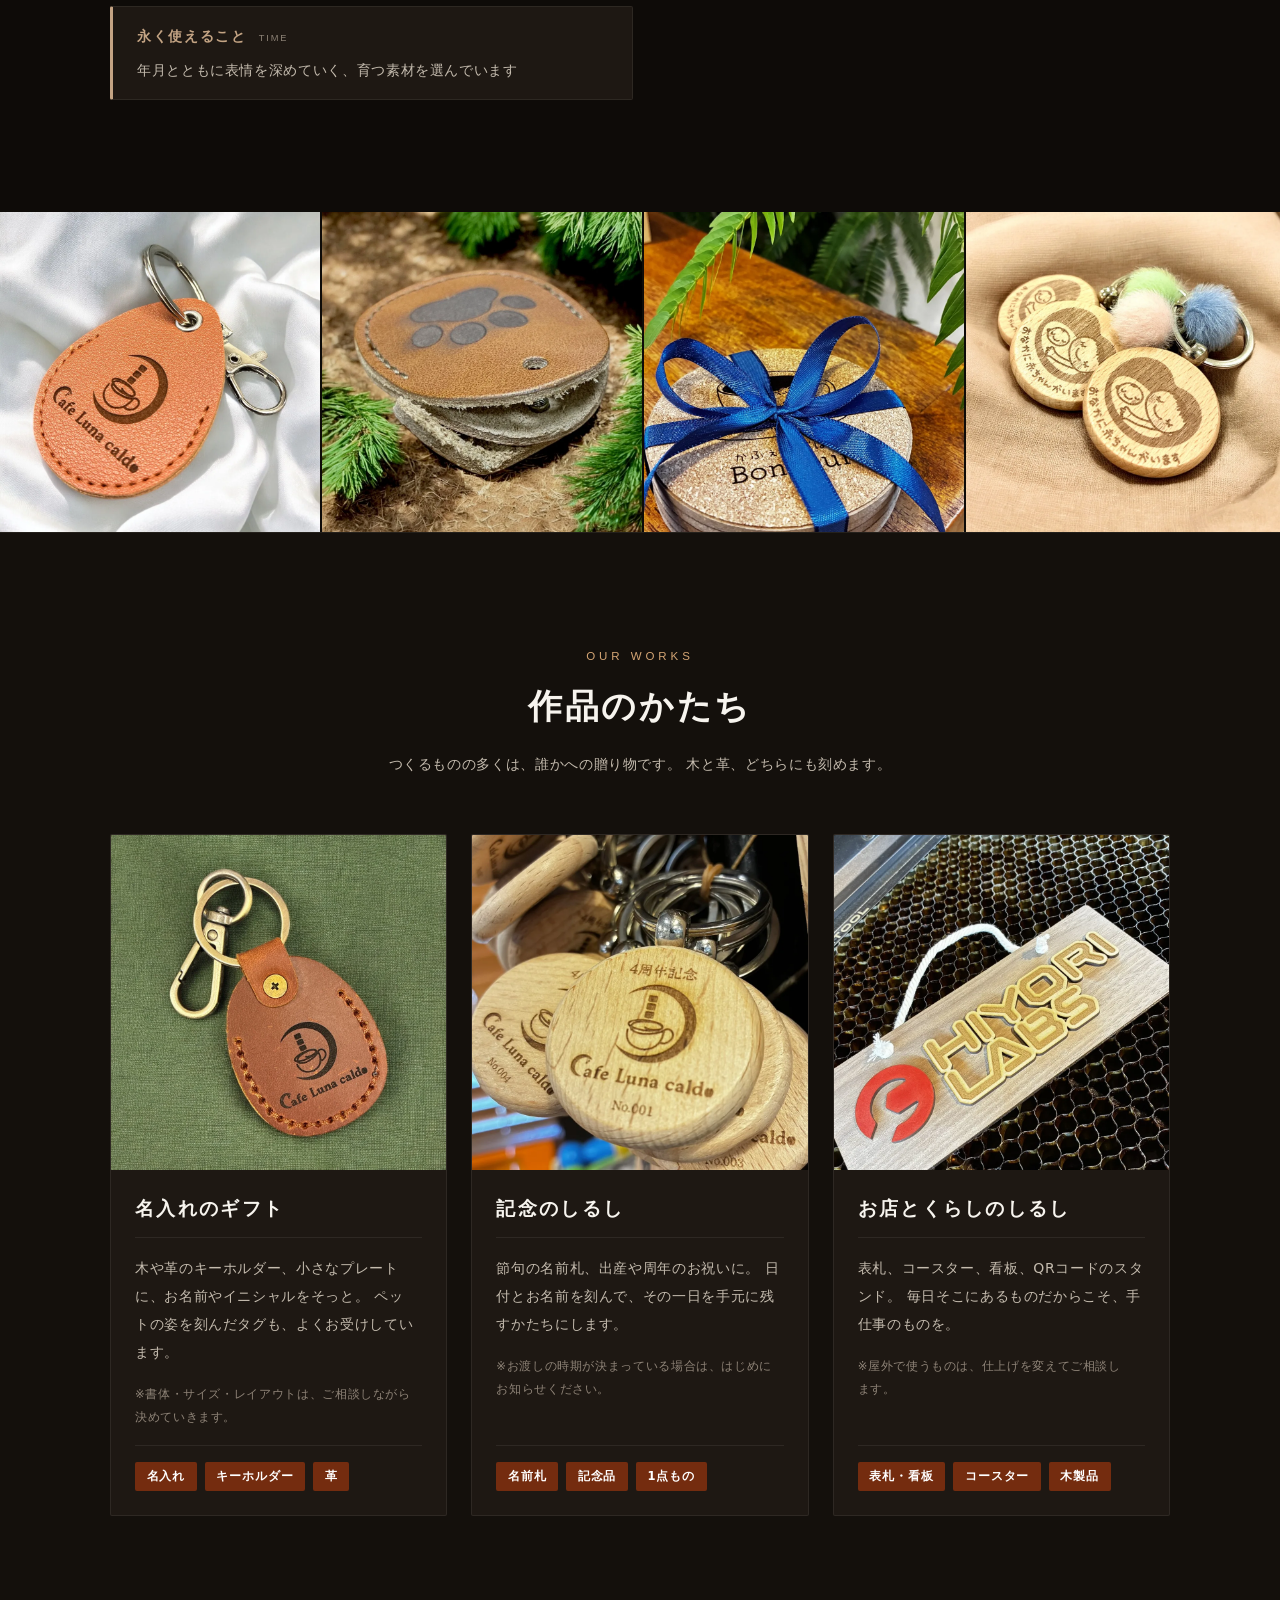
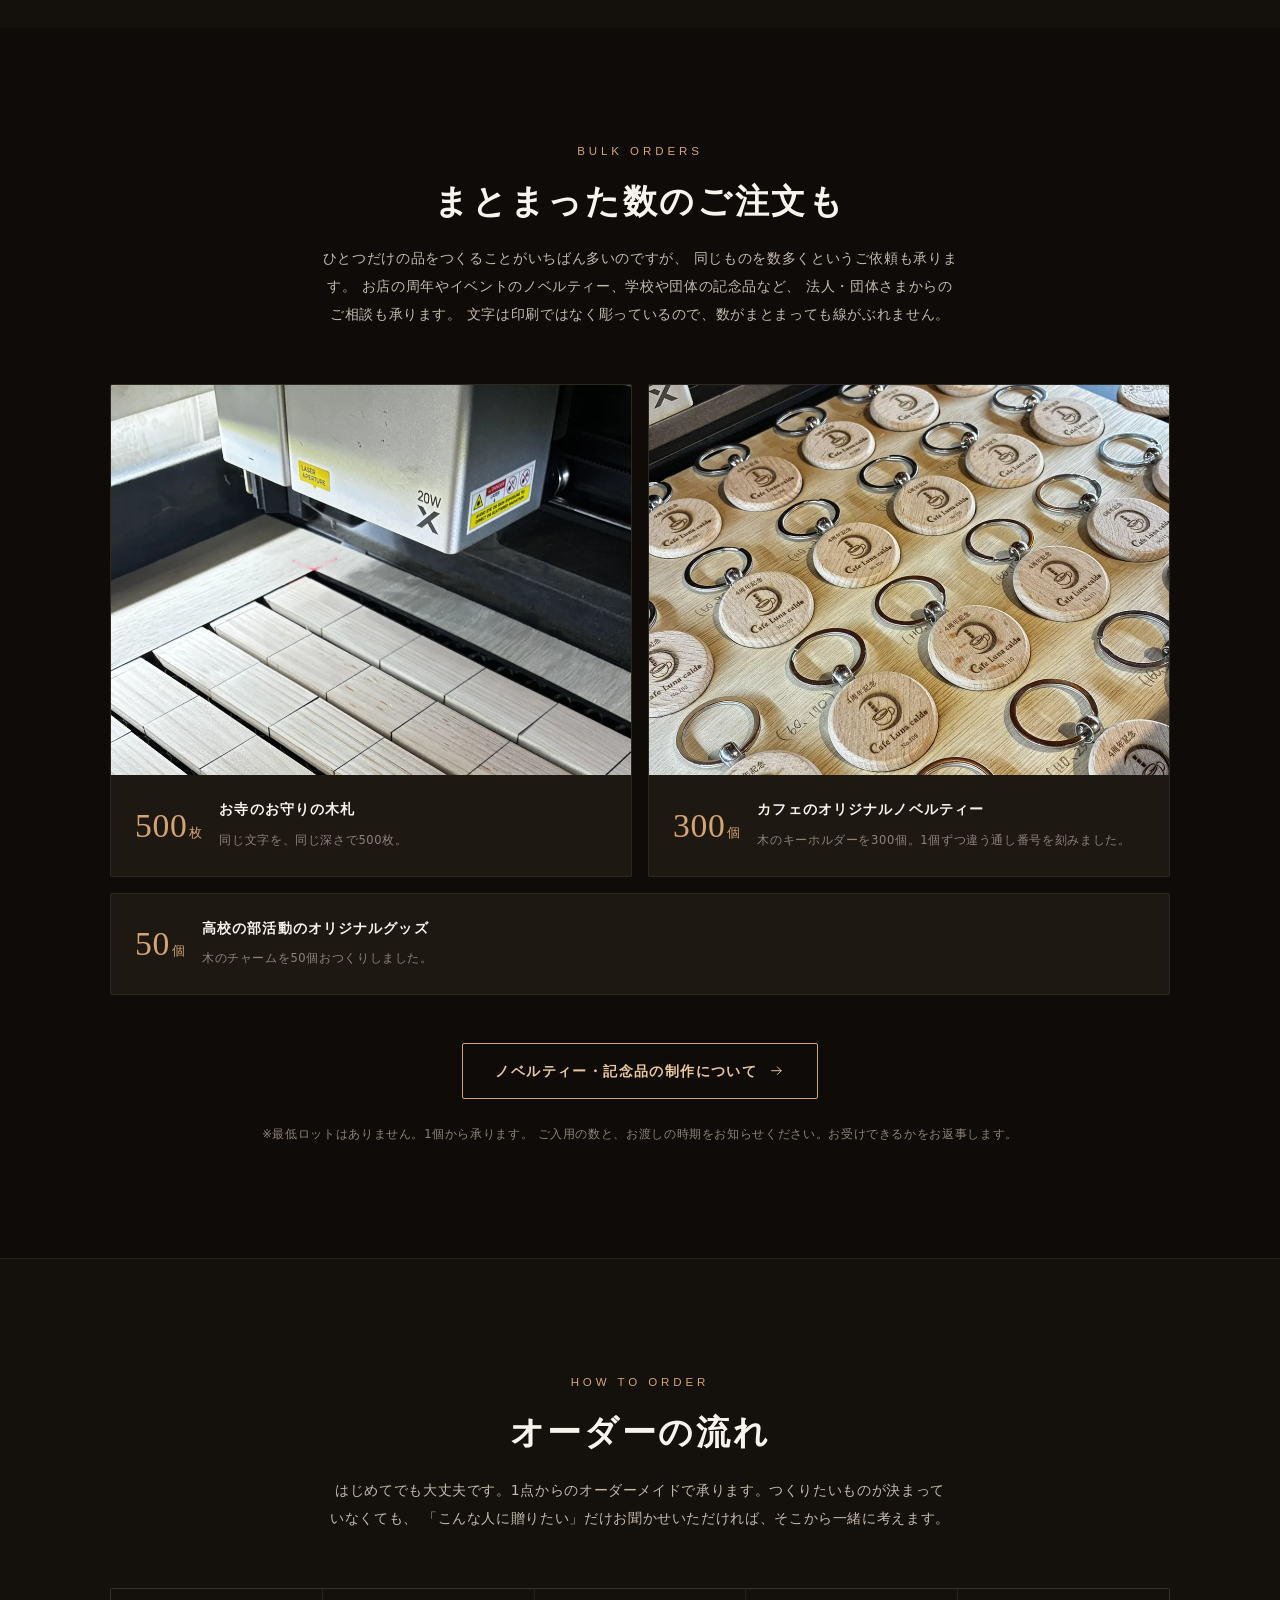
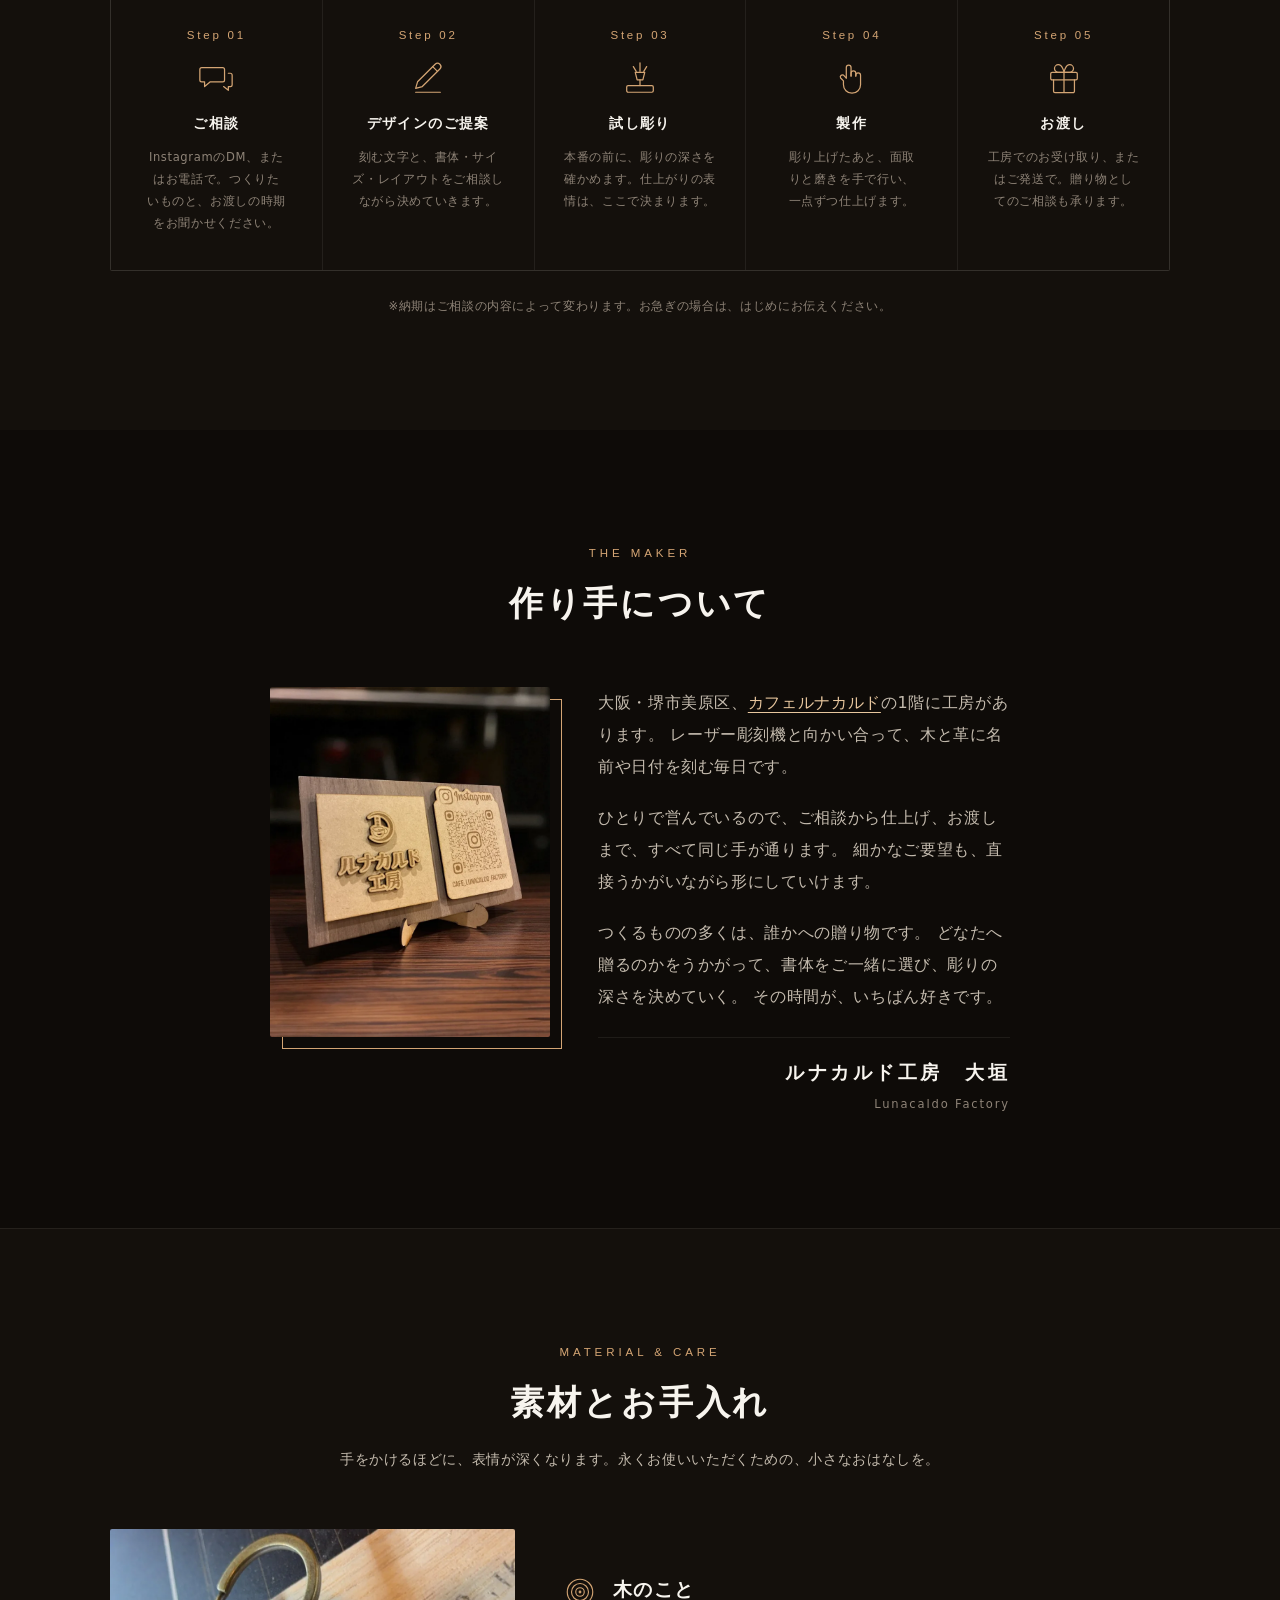
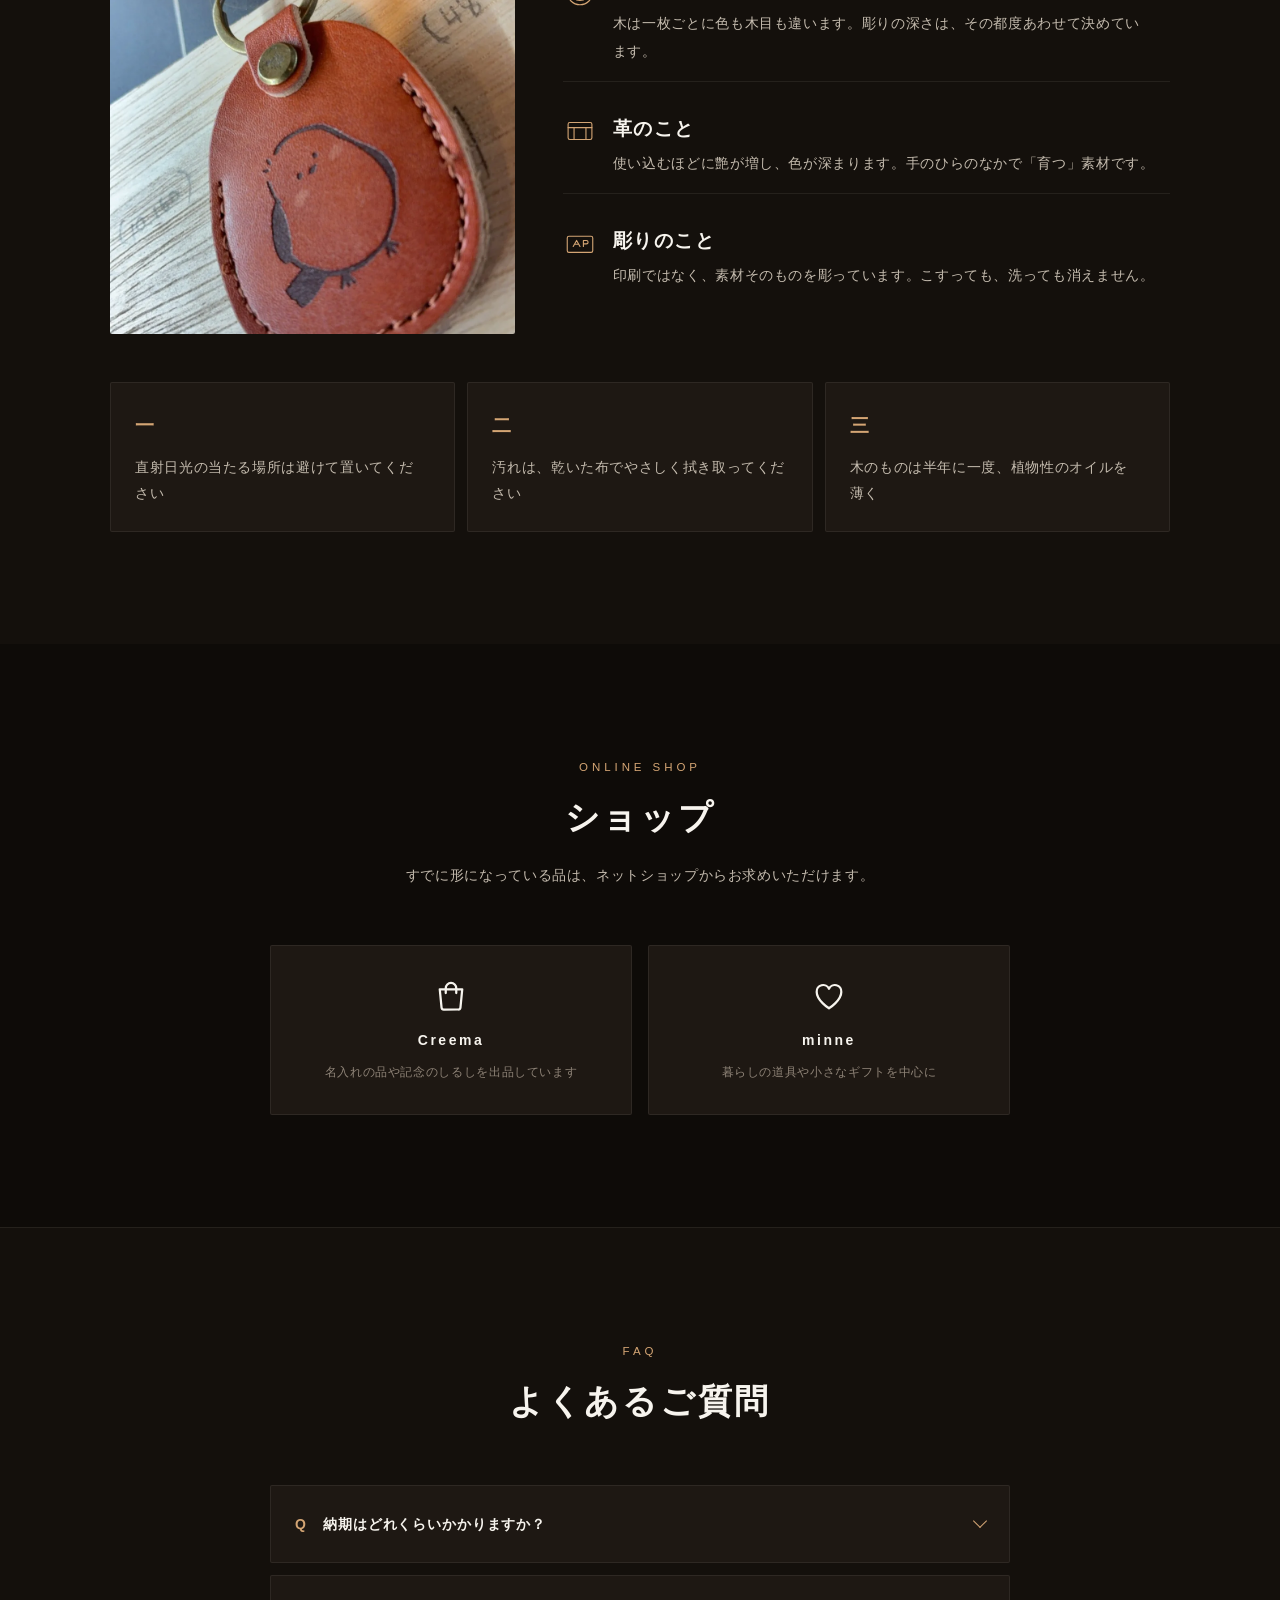
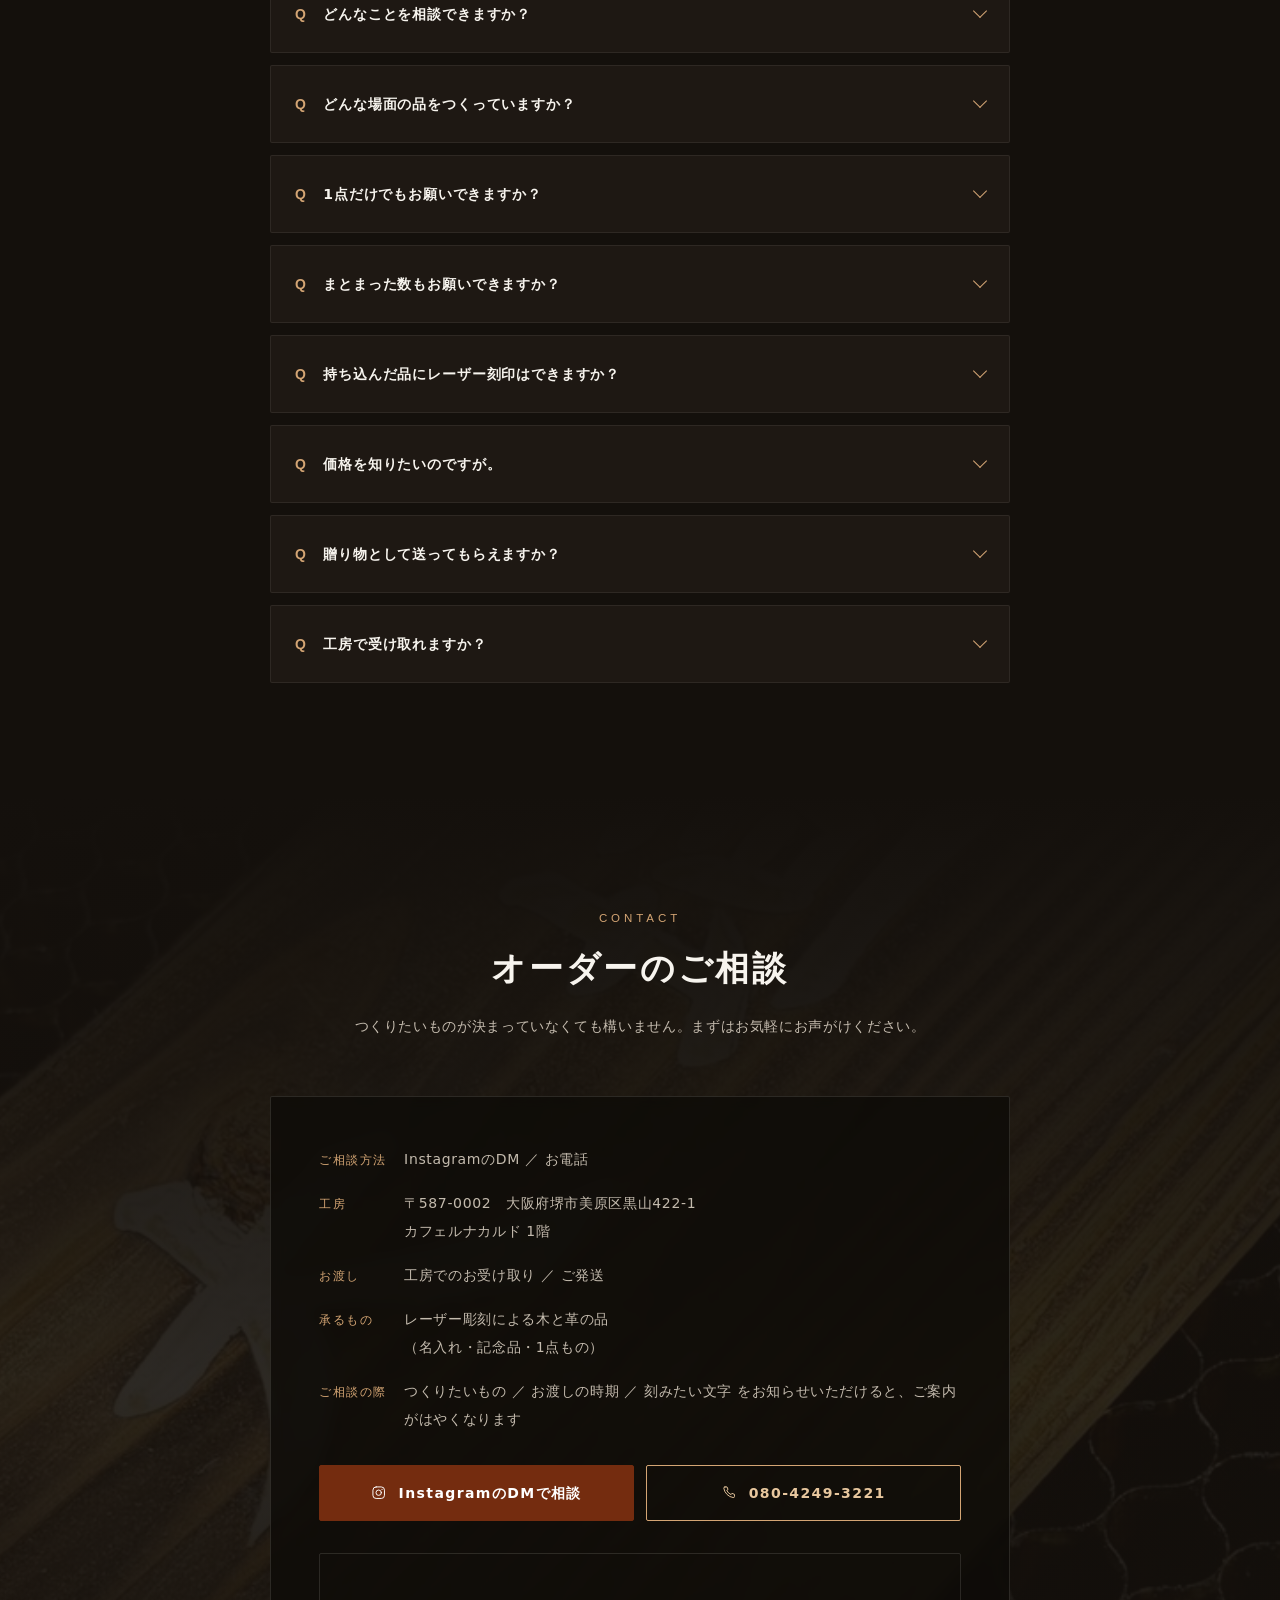
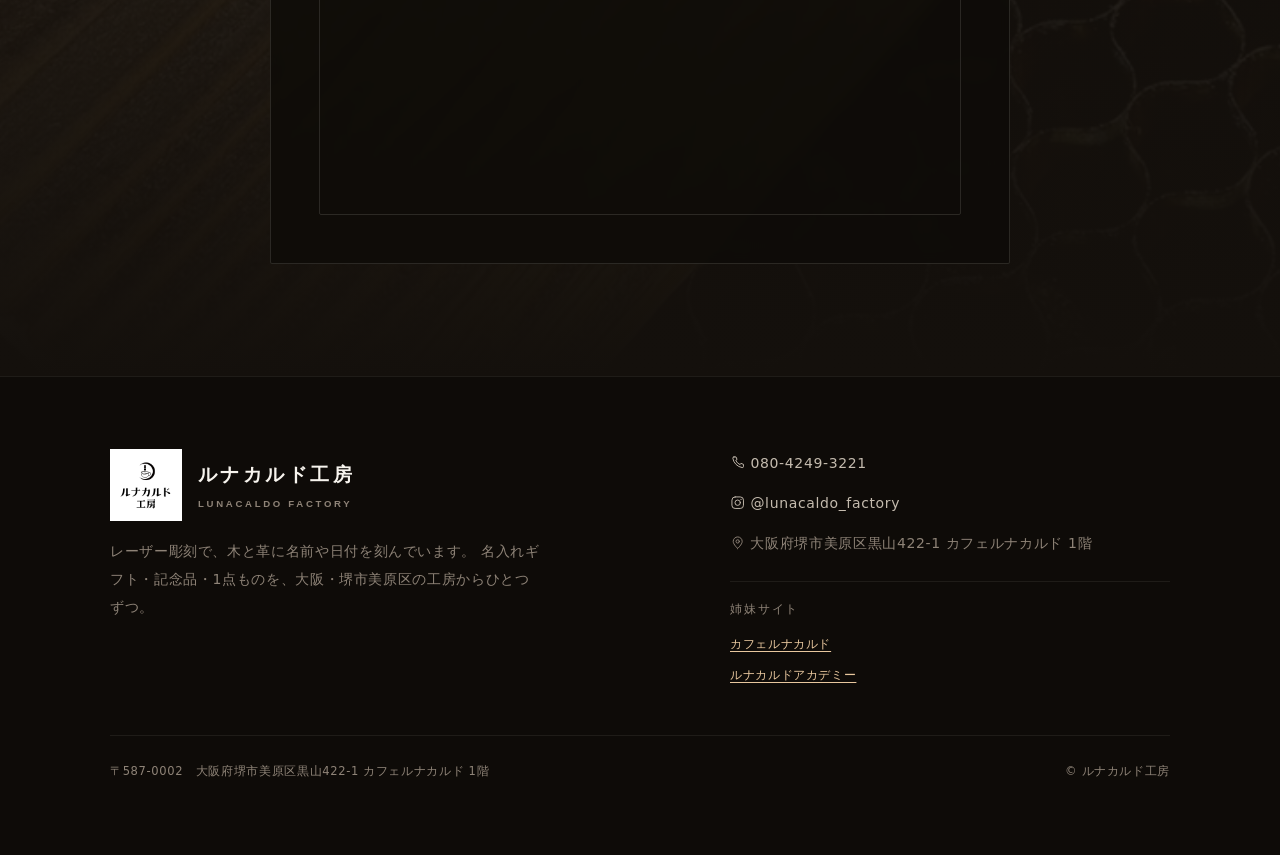
==== commit 9898fe9a: "案内ボタンの上に余白を入れた .actions-center を新しく定義したとき、上の余白を付け忘れていた。 実績カードのすぐ下にボタンがくっついていた（あいだ 0px）。  このサイトで「一覧のあ" ====
--- a/index.html
+++ b/index.html
@@ -9,7 +9,7 @@
 <link rel="canonical" href="https://lunacaldofactory.com/">
 <link rel="icon" href="img/favicon.png" sizes="180x180">
 <link rel="apple-touch-icon" href="img/favicon.png">
-<link rel="stylesheet" href="css/style.css?v=69caff7a">
+<link rel="stylesheet" href="css/style.css?v=5e72f4b4">
 <script>
 /* JSが有効な間だけスクロール演出を有効にする。
    万一 main.js が読み込めなかったときは .js を外し、全内容を素のまま表示する。 */
--- a/css/style.css
+++ b/css/style.css
@@ -1017,6 +1017,9 @@
    .contact__actions は枠いっぱいに引き伸ばす格子なので、
    単独のボタンを真ん中に置きたいときはこちらを使う */
 .actions-center {
+  /* 直前の一覧やカードからの間合い。
+     .creed など「一覧のあとに続く塊」と同じ空け方にそろえている */
+  margin-top: clamp(2rem, 5vw, 3rem);
   display: flex;
   flex-wrap: wrap;
   gap: var(--s-3);
